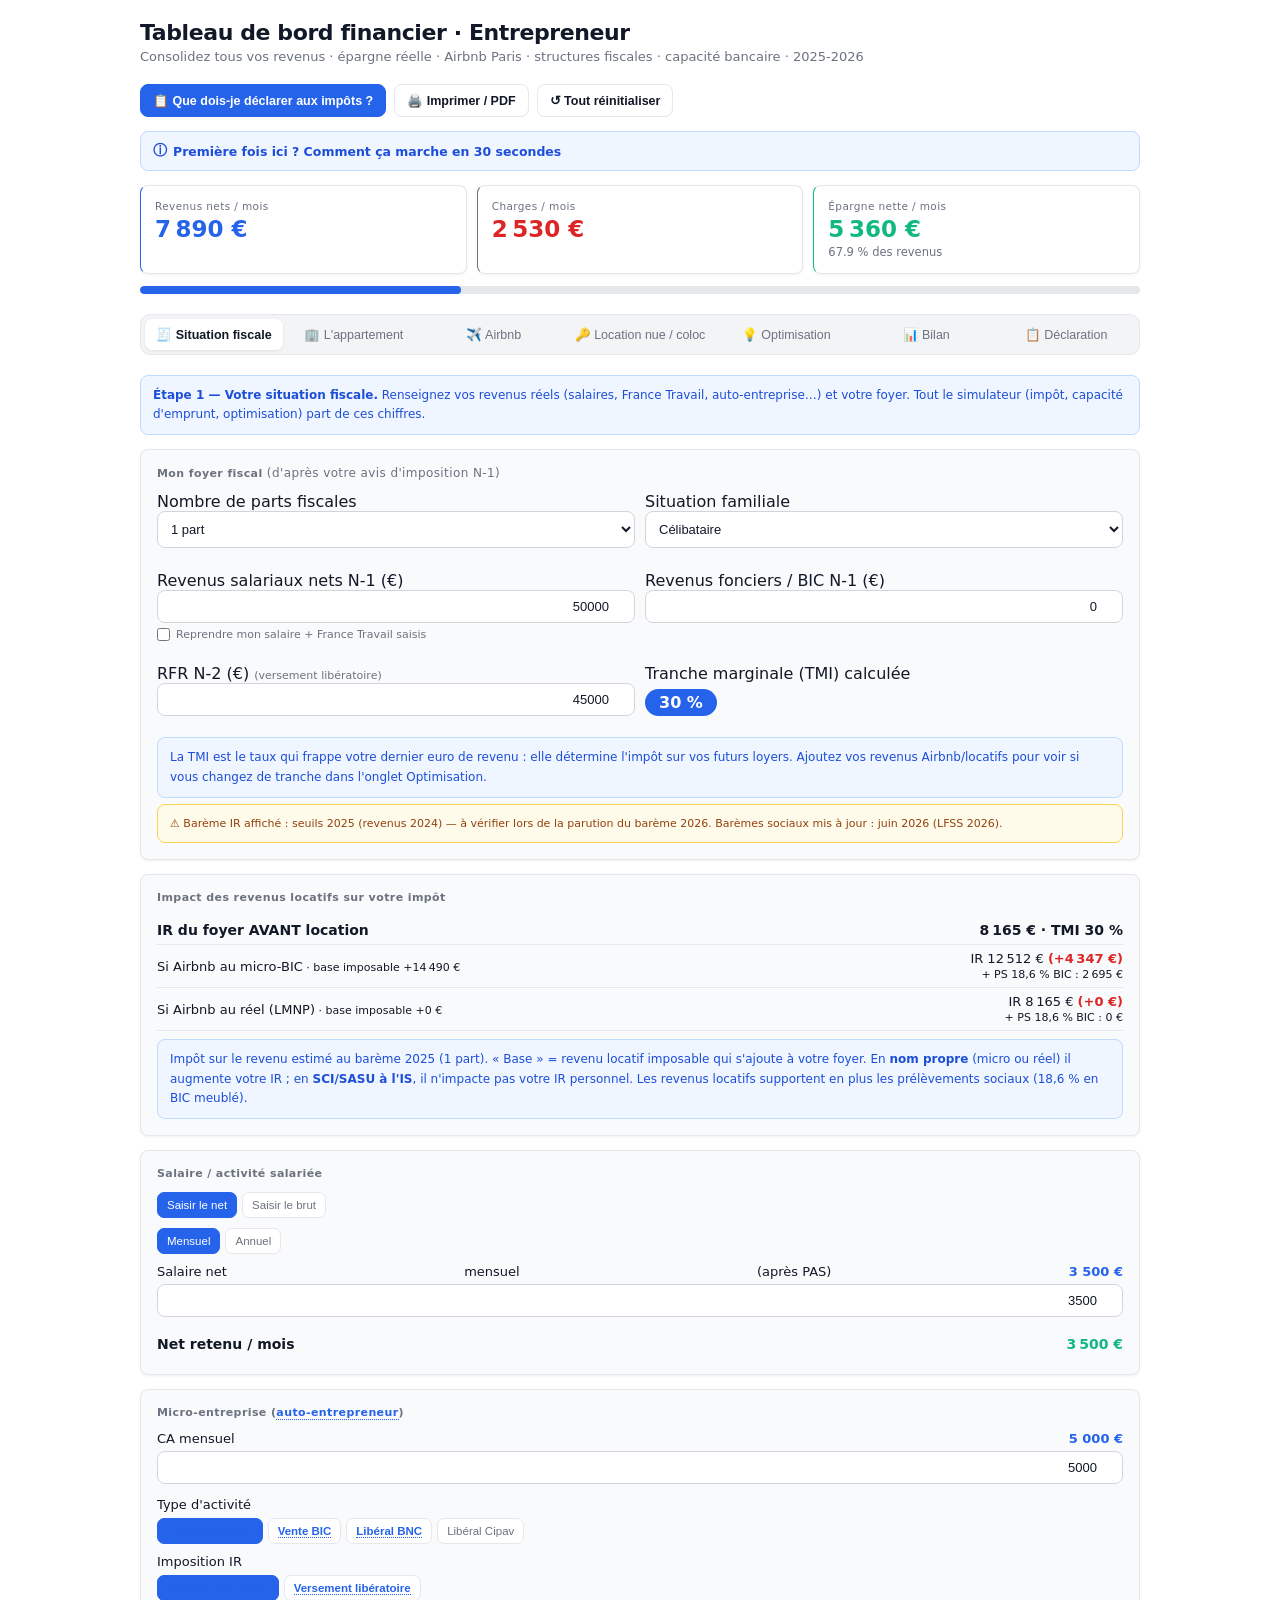
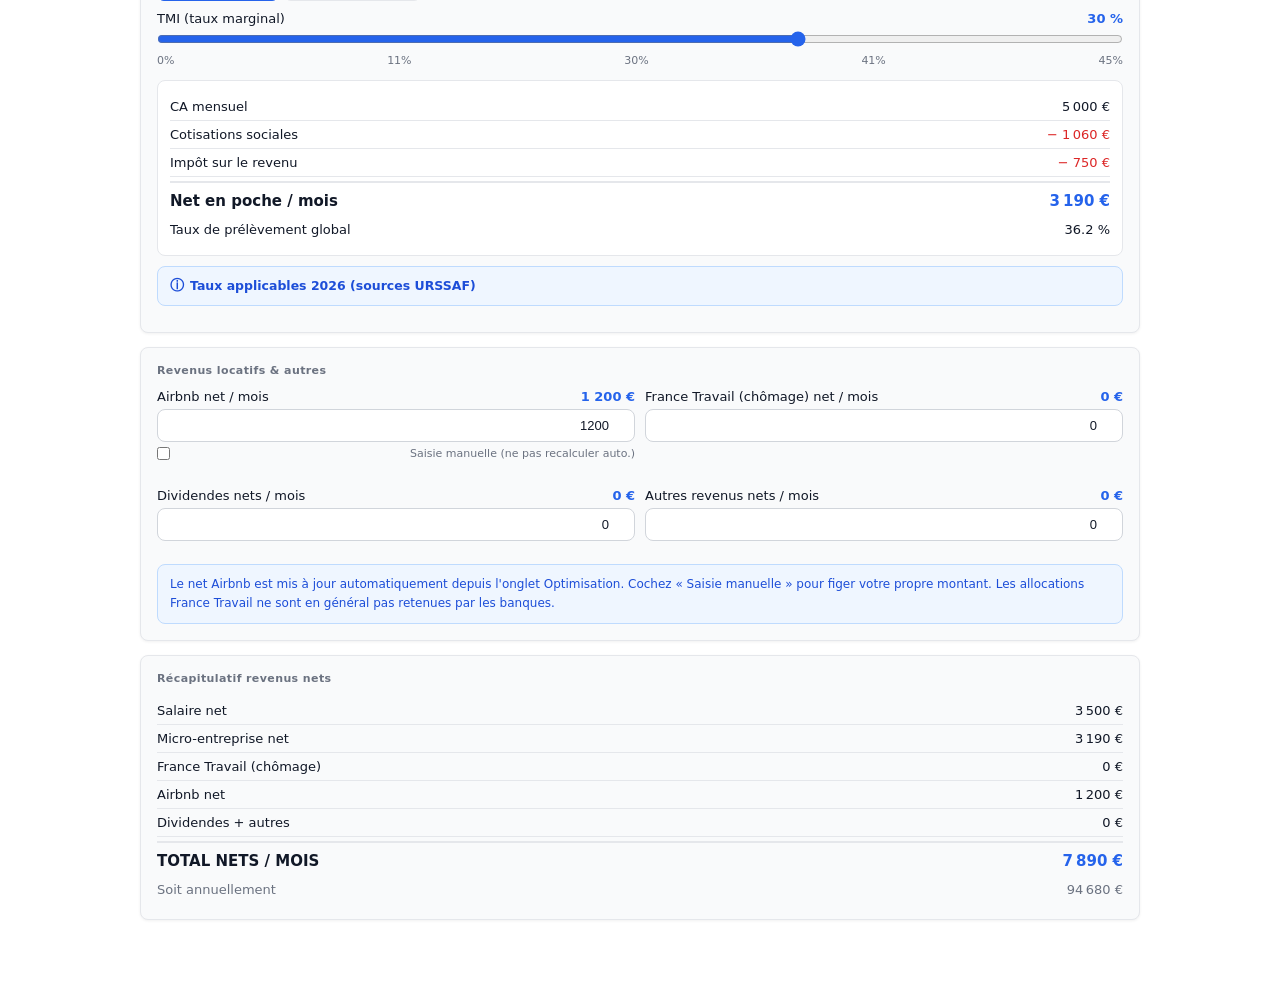
==== tableau-bord-complet.html @ be4b39ce "Onglet Appartement plus clair : projet/acquis, nom du bien, report auto du crédit - Sélecteur « Proj" ====
<!DOCTYPE html>
<html lang="fr">
<head>
<meta charset="UTF-8">
<meta name="viewport" content="width=device-width, initial-scale=1.0">
<title>Tableau de bord Entrepreneur · Paris 2026</title>
<style>
:root{
  --bg:#ffffff;--panel:#f9fafb;--p2:#f3f4f6;--border:#e5e7eb;
  --text:#111827;--muted:#6b7280;--acc:#2563eb;--green:#10b981;
  --orange:#6b7280;--red:#dc2626;--purple:#6b7280;--gold:#6b7280;
  --teal:#10b981;--info-bg:#eff6ff;--info-brd:#bfdbfe;--info-txt:#1d4ed8;
  --warn-bg:#fffbeb;--warn-brd:#fcd34d;--warn-txt:#92400e;
  --good-bg:#f0fdf4;--good-brd:#bbf7d0;--good-txt:#166534;
  --bad-bg:#fef2f2;--bad-brd:#fecaca;--bad-txt:#991b1b;
}
*{box-sizing:border-box;margin:0;padding:0}
body{font-family:'Inter',system-ui,-apple-system,BlinkMacSystemFont,'Segoe UI',Roboto,sans-serif;background:var(--bg);color:var(--text);min-height:100vh;padding:20px 16px 60px}
.wrap{max-width:1000px;margin:0 auto}
h1{font-size:22px;font-weight:700;letter-spacing:-.4px}
.sub{color:var(--muted);font-size:13px;margin-top:4px;margin-bottom:20px}
/* TABS */
.tabs{display:flex;gap:2px;background:var(--p2);padding:4px;border-radius:10px;margin-bottom:20px;overflow-x:auto;border:1px solid var(--border)}
.tab{flex:1;min-width:fit-content;padding:8px 10px;font-size:12.5px;font-weight:500;border:none;background:none;color:var(--muted);border-radius:7px;cursor:pointer;white-space:nowrap;transition:all .15s}
.tab.on{background:#ffffff;color:var(--text);box-shadow:0 1px 3px rgba(0,0,0,.08);font-weight:600}
.pane{display:none}.pane.on{display:block}
/* TOP BAR */
.topbar{display:grid;grid-template-columns:repeat(3,1fr);gap:10px;margin-bottom:12px}
.kpi{background:#ffffff;border:1px solid var(--border);border-radius:8px;padding:14px;box-shadow:0 1px 3px rgba(0,0,0,.06)}
.kpi .lbl{font-size:10.5px;letter-spacing:.4px;color:var(--muted);margin-bottom:4px}
.kpi .num{font-size:23px;font-weight:700;font-variant-numeric:tabular-nums}
.kpi .sub2{font-size:11.5px;color:var(--muted);margin-top:3px}
.epbar{background:#e5e7eb;border-radius:6px;height:8px;overflow:hidden;margin-bottom:20px}
.epfill{height:100%;border-radius:6px;transition:width .4s}
/* SECTIONS */
.sec{background:var(--panel);border:1px solid var(--border);border-radius:8px;padding:16px;margin-bottom:14px;box-shadow:0 1px 3px rgba(0,0,0,.06)}
.sec.g{}
.sec.o{}
.sec.p{}
.sec.gold{}
.sec.t{}
.stitle{font-size:11px;letter-spacing:.4px;color:var(--muted);margin-bottom:12px;font-weight:600}
/* FIELDS */
.field{margin-bottom:13px}
.field>label{display:flex;justify-content:space-between;align-items:center;font-size:13px;margin-bottom:5px;color:var(--text)}
.field>label strong{color:var(--acc);font-weight:700}
input[type=range]{width:100%;accent-color:var(--acc)}
input[type=number]{width:100%;padding:8px 10px;background:#ffffff;color:var(--text);border:1px solid #d1d5db;border-radius:8px;font-size:13px;text-align:right;font-variant-numeric:tabular-nums}
input[type=number]:focus{outline:none;border-color:var(--acc);box-shadow:0 0 0 2px rgba(37,99,235,.1)}
select{width:100%;padding:9px;background:#ffffff;color:var(--text);border:1px solid #d1d5db;border-radius:8px;font-size:13px}
/* SEGMENTS */
.seg{display:flex;gap:5px;flex-wrap:wrap;margin-bottom:10px}
.seg button{padding:6px 9px;font-size:11.5px;border-radius:7px;border:1px solid var(--border);background:#ffffff;color:var(--muted);cursor:pointer;transition:all .15s}
.seg button.on{background:var(--acc);color:#fff;border-color:var(--acc)}
.seg.g button.on{background:var(--acc);border-color:var(--acc)}
.seg.o button.on{background:var(--acc);border-color:var(--acc)}
/* GRID */
.g2{display:grid;grid-template-columns:1fr 1fr;gap:10px}
.g3{display:grid;grid-template-columns:repeat(3,1fr);gap:10px}
.g4{display:grid;grid-template-columns:repeat(4,minmax(0,1fr));gap:10px;margin-bottom:14px}
@media(max-width:600px){.g2,.g3,.g4,.topbar{grid-template-columns:1fr}}
@media(max-width:700px){#scoreCards>div{grid-template-columns:repeat(2,1fr)!important}}
/* ROWS */
.row{display:flex;justify-content:space-between;align-items:center;padding:6px 0;border-bottom:1px solid var(--border);font-size:13px;font-variant-numeric:tabular-nums}
.row:last-child{border-bottom:none}
.row.bold{font-weight:700;font-size:14px}
.row.total{border-top:2px solid var(--border);padding-top:9px;font-weight:700;font-size:15px;border-bottom:none;margin-top:4px}
.row.dim{color:var(--muted)}
/* BOXES */
.box{border-radius:8px;padding:10px 12px;font-size:12px;line-height:1.6;margin-top:10px}
.box.info{background:var(--info-bg);border:1px solid var(--info-brd);color:var(--info-txt)}
.box.warn{background:var(--warn-bg);border:1px solid var(--warn-brd);color:var(--warn-txt)}
.box.good{background:var(--good-bg);border:1px solid var(--good-brd);color:var(--good-txt)}
.box.bad{background:var(--bad-bg);border:1px solid var(--bad-brd);color:var(--bad-txt)}
/* INNER KPIS */
.minikpis{display:grid;grid-template-columns:repeat(4,minmax(0,1fr));gap:10px;margin-bottom:14px}
.mk{background:#ffffff;border:1px solid var(--border);border-radius:8px;padding:13px;box-shadow:0 1px 3px rgba(0,0,0,.06)}
.mk .l{font-size:10.5px;color:var(--muted);letter-spacing:.3px;margin-bottom:3px;font-weight:500}
.mk .n{font-size:20px;font-weight:700;font-variant-numeric:tabular-nums}
/* STRUCT CARDS */
.scards{display:grid;grid-template-columns:repeat(4,minmax(0,1fr));gap:10px;margin-bottom:14px}
.scard{border:1px solid var(--border);border-radius:8px;padding:14px;background:#ffffff;box-shadow:0 1px 3px rgba(0,0,0,.06)}
.scard.best{border:2px solid var(--acc);background:var(--info-bg)}
.scard .sn{font-size:12.5px;font-weight:700;margin-bottom:6px}
.scard .sv{font-size:19px;font-weight:700;font-variant-numeric:tabular-nums}
.scard .ss{font-size:11px;color:var(--muted);margin-top:4px}
.scard.best .sv{color:var(--acc)}
.badge{display:inline-block;font-size:10px;padding:2px 6px;border-radius:4px;font-weight:600;margin-bottom:5px}
.badge.ok{background:var(--good-bg);color:var(--good-txt);border:1px solid var(--good-brd)}
.badge.ko{background:var(--bad-bg);color:var(--bad-txt);border:1px solid var(--bad-brd)}
.badge.best{background:var(--info-bg);color:var(--info-txt);border:1px solid var(--info-brd)}
/* COMPARE TABLE */
.ctable{width:100%;border-collapse:collapse;font-size:12px}
.ctable th{padding:7px 8px;text-align:left;background:var(--p2);color:var(--muted);font-weight:600;border-bottom:1px solid var(--border)}
.ctable th:not(:first-child){text-align:right}
.ctable td{padding:6px 8px;border-bottom:1px solid var(--border)}
.ctable td:not(:first-child){text-align:right;font-variant-numeric:tabular-nums}
.ctable tr.tot td{font-weight:700;font-size:13px;border-top:2px solid var(--border);border-bottom:none}
.ctable td.hi{color:var(--acc)}
/* DETAILS */
details.info{background:var(--info-bg);border:1px solid var(--info-brd);border-radius:8px;margin:10px 0}
details.info summary{padding:10px 12px;cursor:pointer;font-size:12.5px;font-weight:600;color:var(--info-txt);list-style:none;display:flex;gap:6px;align-items:center}
details.info summary::before{content:"ⓘ";font-size:14px}
details.info summary::-webkit-details-marker{display:none}
details.info[open] summary{border-bottom:1px solid var(--info-brd)}
.dbody{padding:12px;font-size:12px;line-height:1.65;color:var(--text)}
.dbody ul{margin:6px 0 6px 14px}.dbody li{margin-bottom:4px}
.dbody b{color:var(--info-txt)}
.dbody .wbox{background:var(--warn-bg);border:1px solid var(--warn-brd);border-radius:6px;padding:8px 10px;margin-top:8px;color:var(--warn-txt);font-size:11.5px}
.dbody .gbox{background:var(--good-bg);border:1px solid var(--good-brd);border-radius:6px;padding:8px 10px;margin-top:8px;color:var(--good-txt);font-size:11.5px}
/* BARS */
.brow{display:grid;grid-template-columns:38px 1fr 84px;align-items:center;gap:8px;font-size:12.5px;margin-bottom:2px}
.brow .m{color:var(--muted)}
.btrk{background:#e5e7eb;border-radius:5px;height:20px;overflow:hidden}
.bfll{height:100%;background:linear-gradient(90deg,var(--acc),var(--green));border-radius:5px}
.brow .rv{text-align:right;font-variant-numeric:tabular-nums;font-weight:600}
/* SRC */
.src{font-size:11px;color:var(--muted);line-height:1.7;padding:12px;background:var(--p2);border:1px solid var(--border);border-radius:8px;margin-top:10px}
/* WINNER */
.winner{border:2px solid var(--green)!important;background:var(--good-bg)!important}
.ctable .col-hi{background:var(--good-bg);font-weight:700;color:var(--good-txt)}
/* TOOLBAR */
.toolbar{display:flex;gap:8px;flex-wrap:wrap;margin-bottom:14px}
.toolbar button{display:inline-flex;align-items:center;gap:6px;padding:8px 12px;font-size:12.5px;font-weight:600;border-radius:8px;border:1px solid var(--border);background:#fff;color:var(--text);cursor:pointer;transition:all .15s}
.toolbar button:hover{border-color:var(--acc);color:var(--acc)}
.toolbar button.primary{background:var(--acc);color:#fff;border-color:var(--acc)}
.toolbar button.primary:hover{filter:brightness(1.05);color:#fff}
/* GLOSSARY TOOLTIP — termes financiers expliqués */
.gl{border-bottom:1px dotted var(--acc);color:var(--acc);cursor:help;position:relative;font-weight:600;outline:none}
.gl:focus-visible{outline:2px solid var(--acc);outline-offset:2px}
.gl .tip{visibility:hidden;opacity:0;position:absolute;left:0;bottom:130%;z-index:50;width:250px;max-width:78vw;background:#111827;color:#fff;font-weight:400;font-size:12px;line-height:1.5;padding:9px 11px;border-radius:8px;box-shadow:0 4px 16px rgba(0,0,0,.25);transition:opacity .15s;text-align:left}
.gl .tip::after{content:"";position:absolute;top:100%;left:14px;border:6px solid transparent;border-top-color:#111827}
.gl:hover .tip,.gl:focus .tip,.gl:focus-within .tip{visibility:visible;opacity:1}
/* DECLARATION TAB */
.decl-help{background:var(--good-bg);border:1px solid var(--good-brd);border-radius:10px;padding:14px 16px;margin-bottom:14px;font-size:13px;line-height:1.6;color:var(--good-txt)}
.fiche{background:#fff;border:1px solid var(--border);border-radius:10px;padding:0;margin-bottom:12px;overflow:hidden;box-shadow:0 1px 3px rgba(0,0,0,.06)}
.fiche-h{display:flex;align-items:center;gap:10px;padding:12px 14px;background:var(--p2);border-bottom:1px solid var(--border)}
.fiche-h .ico{font-size:20px;line-height:1}
.fiche-h .t{font-size:14px;font-weight:700}
.fiche-h .f{margin-left:auto;font-size:11px;color:var(--muted);background:#fff;border:1px solid var(--border);border-radius:20px;padding:3px 9px;white-space:nowrap}
.fiche-b{padding:12px 14px}
.caseline{display:flex;align-items:flex-start;gap:12px;padding:9px 0;border-bottom:1px solid var(--border)}
.caseline:last-child{border-bottom:none}
.casebox{flex-shrink:0;display:inline-flex;align-items:center;justify-content:center;min-width:52px;height:34px;padding:0 8px;background:var(--info-bg);border:1.5px solid var(--acc);border-radius:7px;font-weight:800;font-size:14px;color:var(--acc);font-variant-numeric:tabular-nums}
.casetxt{flex:1;font-size:12.5px;line-height:1.5}
.casetxt .what{font-weight:600;color:var(--text)}
.casetxt .amt{color:var(--green);font-weight:700;font-variant-numeric:tabular-nums}
.casetxt .why{color:var(--muted);font-size:11.5px;display:block;margin-top:2px}
.steps{counter-reset:step;margin:6px 0 0;padding:0;list-style:none}
.steps li{counter-increment:step;position:relative;padding:5px 0 5px 30px;font-size:12.5px;line-height:1.5}
.steps li::before{content:counter(step);position:absolute;left:0;top:4px;width:21px;height:21px;background:var(--acc);color:#fff;border-radius:50%;font-size:11px;font-weight:700;display:flex;align-items:center;justify-content:center}
/* MOBILE TABLE SCROLL HINT */
@media(max-width:600px){
  .ctable{font-size:11px}
  .casebox{min-width:46px;font-size:13px}
  .fiche-h .f{display:none}
}
/* PRINT / PDF */
@media print{
  body{padding:0}
  .tabs,.toolbar,.epbar,.topbar,input[type=range]{display:none!important}
  .pane{display:block!important;page-break-inside:avoid;border-top:2px solid #ddd;padding-top:14px;margin-top:14px}
  .gl{border:none;color:inherit}.gl .tip{display:none}
  details{display:none}
  .sec,.fiche{box-shadow:none;break-inside:avoid}
}
</style>
</head>
<body>
<div class="wrap">

<h1>Tableau de bord financier · Entrepreneur</h1>
<p class="sub">Consolidez tous vos revenus · épargne réelle · Airbnb Paris · structures fiscales · capacité bancaire · 2025-2026</p>

<div class="toolbar">
  <button class="primary" onclick="sw(6)">📋 Que dois-je déclarer aux impôts&nbsp;?</button>
  <button onclick="window.print()">🖨️ Imprimer / PDF</button>
  <button onclick="resetAll()">↺ Tout réinitialiser</button>
</div>

<details class="info" style="margin-bottom:14px">
  <summary>Première fois ici&nbsp;? Comment ça marche en 30 secondes</summary>
  <div class="dbody">
    <ul>
      <li><b>Vous n'avez pas besoin de tout remplir.</b> Renseignez seulement ce qui vous concerne — laissez le reste à 0.</li>
      <li>Les chiffres en haut (Revenus / Charges / Épargne) se mettent à jour <b>en direct</b> à chaque saisie.</li>
      <li>Les mots techniques sont <span class="gl" tabindex="0">soulignés en bleu<span class="tip">Passez la souris ou touchez le mot : une explication simple apparaît. Essayez&nbsp;!</span></span> — survolez-les pour une explication simple.</li>
      <li>Quand vous avez saisi vos revenus, l'onglet <b>📋 Déclaration</b> vous dit <b>exactement quelles cases remplir</b> sur votre feuille d'impôts.</li>
      <li>Vos saisies sont <b>enregistrées dans votre navigateur</b> — vous les retrouverez à votre prochaine visite. Rien n'est envoyé sur Internet.</li>
    </ul>
    <div class="wbox">⚠️ Outil indicatif, ce n'est pas un conseil fiscal personnalisé. Pour une décision d'investissement, consultez un expert-comptable.</div>
  </div>
</details>

<!-- TOP KPIs permanents -->
<div class="topbar">
  <div class="kpi" style="border-left-color:var(--acc)"><div class="lbl">Revenus nets / mois</div><div class="num" id="kRev">—</div></div>
  <div class="kpi" style="border-left-color:var(--orange)"><div class="lbl">Charges / mois</div><div class="num" id="kChg">—</div></div>
  <div class="kpi" id="kEpCard"><div class="lbl">Épargne nette / mois</div><div class="num" id="kEp">—</div><div class="sub2" id="kEpPct"></div></div>
</div>
<div class="epbar"><div class="epfill" id="epfill"></div></div>

<!-- TABS -->
<div class="tabs" role="tablist">
  <button class="tab on" role="tab" aria-selected="true"  id="tab0" aria-controls="p0" onclick="sw(0)">🧾 Situation fiscale</button>
  <button class="tab"    role="tab" aria-selected="false" id="tab1" aria-controls="p1" onclick="sw(1)">🏢 L'appartement</button>
  <button class="tab"    role="tab" aria-selected="false" id="tab2" aria-controls="p2" onclick="sw(2)">✈️ Airbnb</button>
  <button class="tab"    role="tab" aria-selected="false" id="tab3" aria-controls="p3" onclick="sw(3)">🔑 Location nue / coloc</button>
  <button class="tab"    role="tab" aria-selected="false" id="tab4" aria-controls="p4" onclick="sw(4)">💡 Optimisation</button>
  <button class="tab"    role="tab" aria-selected="false" id="tab5" aria-controls="p5" onclick="sw(5)">📊 Bilan</button>
  <button class="tab"    role="tab" aria-selected="false" id="tab6" aria-controls="p6" onclick="sw(6)">📋 Déclaration</button>
</div>

<!-- ══ PANE 0 : SITUATION FISCALE ════════════════════════════════════════════ -->
<div class="pane on" id="p0" role="tabpanel" aria-labelledby="tab0">

  <div class="box info" style="margin-bottom:14px">
    <b>Étape 1 — Votre situation fiscale.</b> Renseignez vos revenus réels (salaires, France Travail, auto-entreprise…) et votre foyer. Tout le simulateur (impôt, capacité d'emprunt, optimisation) part de ces chiffres.
  </div>

  <div class="sec">
    <div class="stitle">Mon foyer fiscal <span style="font-size:12px;font-weight:400;color:var(--muted)">(d'après votre avis d'imposition N-1)</span></div>
    <div class="g2">
      <label class="field">Nombre de parts fiscales
        <select id="cParts" onchange="calcConseil()">
          <option value="1">1 part</option>
          <option value="1.5">1,5 parts</option>
          <option value="2">2 parts</option>
          <option value="2.5">2,5 parts</option>
          <option value="3">3 parts</option>
        </select>
      </label>
      <label class="field">Situation familiale
        <select id="cSit" onchange="calcConseil()">
          <option>Célibataire</option>
          <option>Couple</option>
          <option>Couple + 1 enfant</option>
          <option>Couple + 2 enfants</option>
        </select>
      </label>
      <label class="field">Revenus salariaux nets N-1 (€)<input type="number" id="cRevSal" value="50000" oninput="calcConseil()">
        <span style="font-size:11px;color:var(--muted);display:flex;gap:6px;align-items:center;margin-top:5px"><input type="checkbox" id="syncSal" onchange="c()" style="width:auto;margin:0"> Reprendre mon salaire + France Travail saisis</span></label>
      <label class="field">Revenus fonciers / BIC N-1 (€)<input type="number" id="cRevFon" value="0" oninput="calcConseil()"></label>
      <label class="field">RFR N-2 (€) <span style="font-size:11px;color:var(--muted)">(versement libératoire)</span><input type="number" id="cRFR" value="45000" oninput="calcConseil()"></label>
      <label class="field">Tranche marginale (TMI) calculée
        <div style="margin-top:6px"><span id="cTMIbadge" style="display:inline-block;padding:4px 14px;border-radius:20px;color:#fff;font-weight:700;font-size:16px;background:var(--green)">—</span></div>
      </label>
    </div>
    <div class="box info" style="margin-top:8px;font-size:12px">La TMI est le taux qui frappe votre dernier euro de revenu : elle détermine l'impôt sur vos futurs loyers. Ajoutez vos revenus Airbnb/locatifs pour voir si vous changez de tranche dans l'onglet Optimisation.</div>
    <div class="box warn" style="margin-top:6px;font-size:11px">⚠️ Barème IR affiché : seuils 2025 (revenus 2024) — à vérifier lors de la parution du barème 2026. Barèmes sociaux mis à jour : juin 2026 (LFSS 2026).</div>
  </div>

  <div class="sec">
    <div class="stitle">Impact des revenus locatifs sur votre impôt</div>
    <div id="impactFiscal"></div>
  </div>

  <div class="sec g">
    <div class="stitle">Salaire / activité salariée</div>
    <div class="seg g" id="sModeS">
      <button class="on" onclick="setMode('net',this)">Saisir le net</button>
      <button onclick="setMode('brut',this)">Saisir le brut</button>
    </div>
    <div class="seg" id="sSalFreq" style="margin-bottom:10px">
      <button class="on" onclick="setSalFreq('m',this)">Mensuel</button>
      <button onclick="setSalFreq('a',this)">Annuel</button>
    </div>
    <div id="netF" class="field">
      <label>Salaire net <span id="salFreqLblN">mensuel</span> (après PAS) <strong id="lSN">3 500 €</strong></label>
      <input type="number" id="salN" value="3500" step="50" oninput="fv('salN','lSN');c()">
    </div>
    <div id="brutF" class="field" style="display:none">
      <label>Salaire brut <span id="salFreqLblB">mensuel</span> <strong id="lSB">4 500 €</strong></label>
      <input type="number" id="salB" value="4500" step="50" oninput="fv('salB','lSB');c()">
      <div class="box info" style="margin-top:6px">Net ≈ <span id="netEst">—</span>/mois (coefficient 78 %)</div>
    </div>
    <div class="row bold"><span>Net retenu / mois</span><span id="rSal" style="color:var(--green)">—</span></div>
  </div>

  <div class="sec o">
    <div class="stitle">Micro-entreprise (auto-entrepreneur)</div>
    <div class="field"><label>CA mensuel <strong id="lCA">5 000 €</strong></label>
      <input type="number" id="meCA" value="5000" step="100" oninput="fv('meCA','lCA');c()"></div>
    <div class="field" style="margin-bottom:6px"><label style="margin-bottom:6px">Type d'activité</label>
      <div class="seg o" id="sMeType">
        <button class="on" onclick="setMeType('svc',this)">Prestations BIC</button>
        <button onclick="setMeType('vte',this)">Vente BIC</button>
        <button onclick="setMeType('bnc',this)">Libéral BNC</button>
        <button onclick="setMeType('cpv',this)">Libéral Cipav</button>
      </div>
    </div>
    <div class="field" style="margin-bottom:6px"><label style="margin-bottom:6px">Imposition IR</label>
      <div class="seg o" id="sMeIR">
        <button class="on" onclick="setMeIR('bar',this)">Barème progressif</button>
        <button onclick="setMeIR('lib',this)">Versement libératoire</button>
      </div>
    </div>
    <div id="tmiF" class="field"><label>TMI (taux marginal) <strong id="lTMI">30 %</strong></label>
      <input type="range" id="tmi" min="0" max="45" value="30" step="1" oninput="sp('tmi','lTMI','%');syncTMIReverse();c()">
      <div style="display:flex;justify-content:space-between;font-size:11px;color:var(--muted);margin-top:3px"><span>0%</span><span>11%</span><span>30%</span><span>41%</span><span>45%</span></div>
    </div>
    <div style="background:#ffffff;border:1px solid var(--border);border-radius:8px;padding:12px">
      <div class="row"><span>CA mensuel</span><span id="rMeCA">—</span></div>
      <div class="row"><span>Cotisations sociales</span><span id="rMeCot" style="color:var(--red)">—</span></div>
      <div class="row"><span>Impôt sur le revenu</span><span id="rMeIR" style="color:var(--red)">—</span></div>
      <div class="row bold total"><span>Net en poche / mois</span><span id="rMeNet" style="color:var(--acc)">—</span></div>
      <div class="row"><span>Taux de prélèvement global</span><span id="rMeTx">—</span></div>
    </div>
    <details class="info" style="margin-top:10px">
      <summary>Taux applicables 2026 (sources URSSAF)</summary>
      <div class="dbody">
        <ul>
          <li><b>Prestations BIC :</b> cotisations 21,2 % · abattement IR 50 % · libératoire 1,7 %</li>
          <li><b>Vente BIC :</b> cotisations 12,3 % · abattement IR 71 % · libératoire 1 %</li>
          <li><b>Libéral BNC hors Cipav :</b> cotisations 25,6 % (décret n°2025-943) · abattement 34 % · libératoire 2,2 %</li>
          <li><b>Libéral Cipav :</b> cotisations 23,2 % · abattement 34 % · libératoire 2,2 %</li>
          <li>Versement libératoire accessible si RFR N-2 &lt; 29 315 € par part (revenus 2024, avis 2025) — IR soldé à la source.</li>
        </ul>
      </div>
    </details>
  </div>

  <div class="sec p">
    <div class="stitle">Revenus locatifs & autres</div>
    <div class="g2">
      <div class="field"><label>Airbnb net / mois <strong id="lAir">1 200 €</strong></label>
        <input type="number" id="airN" value="1200" step="50" oninput="fv('airN','lAir');c()">
        <label style="font-size:11px;color:var(--muted);display:flex;gap:6px;align-items:center;margin-top:5px"><input type="checkbox" id="airManual" onchange="c()" style="width:auto;margin:0"> Saisie manuelle (ne pas recalculer auto.)</label></div>
      <div class="field"><label>France Travail (chômage) net / mois <strong id="lFT">0 €</strong></label>
        <input type="number" id="ftN" value="0" step="50" oninput="fv('ftN','lFT');c()"></div>
      <div class="field"><label>Dividendes nets / mois <strong id="lDiv">0 €</strong></label>
        <input type="number" id="divN" value="0" step="50" oninput="fv('divN','lDiv');c()"></div>
      <div class="field"><label>Autres revenus nets / mois <strong id="lAut">0 €</strong></label>
        <input type="number" id="autR" value="0" step="50" oninput="fv('autR','lAut');c()"></div>
    </div>
    <div class="box info">Le net Airbnb est mis à jour automatiquement depuis l'onglet Optimisation. Cochez « Saisie manuelle » pour figer votre propre montant. Les allocations France Travail ne sont en général pas retenues par les banques.</div>
  </div>

  <div class="sec">
    <div class="stitle">Récapitulatif revenus nets</div>
    <div class="row"><span>Salaire net</span><span id="rR0">—</span></div>
    <div class="row"><span>Micro-entreprise net</span><span id="rR1">—</span></div>
    <div class="row"><span>France Travail (chômage)</span><span id="rRFT">—</span></div>
    <div class="row"><span>Airbnb net</span><span id="rR2">—</span></div>
    <div class="row"><span>Dividendes + autres</span><span id="rR3">—</span></div>
    <div class="row bold total"><span>TOTAL NETS / MOIS</span><span id="rRTot" style="color:var(--acc)">—</span></div>
    <div class="row dim"><span>Soit annuellement</span><span id="rRAn">—</span></div>
  </div>
</div>

<!-- ══ PANE 1 : L'APPARTEMENT ════════════════════════════════════════════════ -->
<div class="pane" id="p1" role="tabpanel" aria-labelledby="tab1">
  <div class="box info" style="margin-bottom:14px">
    <b>Étape 2 — Le bien et son financement.</b> Décrivez ici le logement, déjà acheté ou que vous visez. Le <b>prix</b> et l'<b>amortissement</b> calculés alimentent automatiquement les onglets Airbnb et Location nue (réduction d'impôt au réel, rentabilité).
  </div>

  <div class="sec">
    <div class="stitle">Le bien : projet ou déjà acquis ?</div>
    <div class="field"><label>Nom du bien / projet</label>
      <input type="text" id="bienNom" placeholder="Ex. Studio Bastille, T2 Montmartre…" oninput="onBienNom()" style="width:100%;padding:8px 10px;border:1px solid #d1d5db;border-radius:8px;font-size:13px"></div>
    <div class="field"><label style="margin-bottom:6px">Situation</label>
      <div class="seg" id="sBienStat">
        <button class="on" onclick="setBienStat('projet',this)">Projet d'achat</button>
        <button onclick="setBienStat('acquis',this)">Déjà acquis</button>
      </div>
    </div>
    <div id="bienHelp" class="box info"></div>
  </div>

  <div class="sec">
    <div class="stitle">Acquisition & amortissement par composants</div>
    <div class="g2">
      <div class="field"><label>Prix d'acquisition (FAI) <strong id="lPrix">300 000 €</strong></label>
        <input type="number" id="prixAcq" value="300000" step="5000" oninput="fv('prixAcq','lPrix');calcAmort()"></div>
      <div class="field"><label>Quote-part terrain (non amortissable) <strong id="lTerrain">15 %</strong></label>
        <input type="range" id="terrain" min="5" max="30" value="15" step="1" oninput="sp('terrain','lTerrain','%');calcAmort()"></div>
    </div>
    <div id="amortDetail" style="background:#ffffff;border:1px solid var(--border);border-radius:8px;padding:12px;margin-bottom:10px;font-size:12px">
      <div class="row dim"><span>Gros oeuvre (50% · 50 ans)</span><span id="aGO">—</span></div>
      <div class="row dim"><span>Façade (15% · 25 ans)</span><span id="aFac">—</span></div>
      <div class="row dim"><span>Agencements cuisine/SdB (20% · 15 ans)</span><span id="aAgen">—</span></div>
      <div class="row dim"><span>Installations techniques (10% · 15 ans)</span><span id="aInst">—</span></div>
      <div class="row dim"><span>Mobilier & équipements (5% · 7 ans)</span><span id="aMob">—</span></div>
      <div class="row bold total"><span>Amortissement total / an</span><span id="aTot" style="color:var(--acc)">—</span></div>
      <div style="font-size:11px;color:var(--muted);margin-top:6px">Économie fiscale annuelle (TMI + PS) : <span id="aEco" style="color:var(--green);font-weight:600">—</span> — l'amortissement réduit l'impôt sans impact sur le cash.</div>
    </div>
    <div class="field"><label>Amortissement annuel retenu <strong id="lAmt">9 000 €</strong></label>
      <input type="range" id="amort" min="0" max="30000" value="9000" step="500" oninput="sp('amort','lAmt','€');c()"></div>
  </div>

  <div id="projetA">
  <div class="box info" style="margin-bottom:14px">
    <b>Règle HCSF :</b> taux d'endettement max <b>35 %</b> des revenus nets retenus. Revenus non-salariaux décotés de <b>30 %</b> (moyenne 3 ans). Dividendes décotés <b>50 %</b>. Taux marché <b>juin 2026</b> (CAFPI) : 3,20 % sur 15 ans · 3,37 % sur 20 ans · 3,48 % sur 25 ans.
  </div>

  <div class="sec">
    <div class="stitle">Profil de l'emprunt</div>
    <div class="g2">
      <div class="field"><label>Apport personnel <strong id="lAppt">50 000 €</strong></label>
        <input type="number" id="appt" value="50000" step="5000" oninput="fv('appt','lAppt');c()"></div>
      <div class="field">
        <label style="margin-bottom:6px">Durée du prêt <strong id="lDuree">20 ans</strong></label>
        <div class="seg" id="sDuree">
          <button onclick="setDuree(15,this)">15 ans</button>
          <button class="on" onclick="setDuree(20,this)">20 ans</button>
          <button onclick="setDuree(25,this)">25 ans</button>
        </div>
        <input type="number" id="dureeNum" value="20" min="1" max="30" step="1" oninput="setDureeNum(this.value)" style="margin-top:6px">
        <div style="font-size:11px;color:var(--muted);margin-top:3px">Durée libre (années) — ou utilisez les boutons.</div>
      </div>
    </div>
    <div class="field"><label>Taux mannel (0 = marché) <strong id="lTauxM">0 %</strong></label>
      <input type="range" id="tauxM" min="0" max="6" value="0" step="0.05" oninput="sp('tauxM','lTauxM','%');c()"></div>
    <div class="field"><label>Assurance emprunteur <strong id="lAssE">0,25 %/an</strong></label>
      <input type="range" id="assE" min="0" max="0.6" value="0.25" step="0.05" oninput="sp('assE','lAssE','%/an');c()"></div>
    <div class="field"><label>Différé d'amortissement <strong id="lDiff">0 mois</strong></label>
      <input type="range" id="diff" min="0" max="36" value="0" step="1" oninput="sp('diff','lDiff',' mois');c()">
      <div style="font-size:11px;color:var(--muted);margin-top:3px">Pendant le différé, vous ne payez que les intérêts (courant pour le neuf / l'investissement locatif).</div></div>
    <div class="field"><label style="margin-bottom:6px">Projet financé</label>
      <div class="seg" id="sCible">
        <button class="on" onclick="setCible('rp',this)">Résidence principale</button>
        <button onclick="setCible('loc',this)">Investissement locatif</button>
      </div>
    </div>
  </div>

  </div><!-- /projetA -->

  <div id="acquisBlock">
  <div class="sec">
    <div class="stitle">Prêt déjà en cours</div>
    <div class="box info" style="margin-bottom:10px">Partez d'une situation réelle plutôt que d'un projet neuf : renseignez un crédit déjà partiellement amorti. Sa mensualité est ajoutée à vos charges de crédit pour le calcul du taux d'endettement.</div>
    <div class="g3">
      <div class="field"><label>Capital restant dû <strong id="lExCap">0 €</strong></label>
        <input type="number" id="exCap" value="0" step="5000" oninput="fv('exCap','lExCap');c()"></div>
      <div class="field"><label>Taux <strong id="lExTaux">3 %</strong></label>
        <input type="range" id="exTaux" min="0" max="6" value="3" step="0.05" oninput="sp('exTaux','lExTaux','%');c()"></div>
      <div class="field"><label>Durée restante <strong id="lExDur">15 ans</strong></label>
        <input type="number" id="exDur" value="15" min="1" max="30" step="1" oninput="document.getElementById('lExDur').textContent=this.value+' ans';c()"></div>
    </div>
    <div class="row bold"><span>Mensualité du prêt en cours</span><span id="exMensOut" style="color:var(--orange)">—</span></div>
  </div>

  </div><!-- /acquisBlock -->

  <div id="projetB">
  <div class="g2" style="margin-bottom:14px">
    <div class="kpi" style="border-left-color:var(--acc)"><div class="lbl">Capacité d'emprunt</div><div class="num" id="bkCap" style="color:var(--acc)">—</div><div class="sub2" id="bkMens"></div></div>
    <div class="kpi"><div class="lbl">Budget acquisition max</div><div class="num" id="bkPrix">—</div><div class="sub2" id="bkSub"></div></div>
  </div>

  <div class="sec">
    <div class="stitle">Détail du calcul bancaire</div>
    <div class="row"><span>Revenus retenus par la banque</span><span id="bkRevB">—</span></div>
    <div class="row dim"><span>35 % max (règle HCSF)</span><span id="bk35">—</span></div>
    <div class="row dim"><span>Crédits existants à déduire</span><span id="bkExC">—</span></div>
    <div class="row bold"><span>Mensualité max disponible</span><span id="bkMM">—</span></div>
    <div class="row dim"><span>Mensualité crédit (hors ass.)</span><span id="bkMC">—</span></div>
    <div class="row dim"><span>Assurance / mois</span><span id="bkAM">—</span></div>
    <div class="row bold total"><span>Mensualité TOTALE</span><span id="bkMT" style="color:var(--acc)">—</span></div>
    <div class="row"><span>Taux d'endettement après projet</span><span id="bkTx">—</span></div>
    <div id="bkAlrt"></div>
  </div>

  <div class="sec">
    <div class="stitle">Tableau d'amortissement du nouveau prêt</div>
    <div class="field"><label>Montant emprunté <strong id="lMontEmp">capacité calculée</strong></label>
      <input type="number" id="montEmp" value="0" step="5000" oninput="c()">
      <div style="font-size:11px;color:var(--muted);margin-top:3px">Laissez 0 pour utiliser la capacité d'emprunt calculée ci-dessus, ou saisissez le montant réel du prêt.</div></div>
    <div style="overflow-x:auto;margin-top:6px"><table class="ctable" id="amortLoanTbl"></table></div>
    <div id="amortLoanNote" style="margin-top:8px"></div>
  </div>

  <div class="sec">
    <div class="stitle">Ce que le banquier va regarder</div>
    <div id="bkLook"></div>
  </div>

  <div class="src">
    <b>Sources :</b> Taux immobiliers juin 2026 : CAFPI (3,20/3,37/3,48 %) · Pretto · Meilleurtaux · Capifrance. Règle HCSF : taux endettement max 35 %, déc. 2021, maintenu 2026. Décote revenus indépendants : pratique bancaire standard. <i>Ce simulateur est indicatif — consultez un courtier pour une analyse personnalisée.</i>
  </div>
  </div><!-- /projetB -->
</div>

<!-- ══ PANE 2 : AIRBNB ══════════════════════════════════════════════════════ -->
<div class="pane" id="p2" role="tabpanel" aria-labelledby="tab2">
  <div class="box info" style="margin-bottom:14px">
    <b>Étape 3 — Exploitation Airbnb<span class="bienNomEcho" style="font-weight:700"></span>.</b> Estimez le chiffre d'affaires et le cash-flow d'une location courte durée à Paris. Le crédit du bien est repris automatiquement depuis l'onglet « L'appartement ».
  </div>
  <div class="sec">
    <div class="stitle">Bien & marché</div>
    <div class="field"><label style="margin-bottom:5px">Arrondissement</label>
      <select id="arrSel" onchange="setArr()"></select>
      <div style="font-size:11px;color:var(--muted);margin-top:4px" id="arrI"></div>
    </div>
    <div class="g2">
      <div class="field"><label>ADR / nuit <strong id="lADR">210 €</strong></label>
        <input type="range" id="adr" min="120" max="450" value="210" step="5" oninput="sp('adr','lADR','€');c()"></div>
      <div class="field"><label>Taux d'occupation <strong id="lOcc">72 %</strong></label>
        <input type="range" id="occ" min="40" max="90" value="72" step="1" oninput="sp('occ','lOcc','%');c()"></div>
    </div>
    <div class="field"><label style="margin-bottom:6px">Plafond légal / an</label>
      <div class="seg" id="sCapN">
        <button class="on" onclick="setCap(90,this)">90 nuits (résid. principale — Loi Le Meur)</button>
        <button onclick="setCap(365,this)">365 nuits (résid. secondaire)</button>
      </div>
    </div>
    <div class="g2">
      <div class="field"><label>Durée séjour <strong id="lStay">3.2 nuits</strong></label>
        <input type="range" id="stay" min="1" max="7" value="3.2" step="0.1" oninput="sp('stay','lStay',' nuits');c()"></div>
      <div class="field"><label>Ménage / séjour <strong id="lCln">80 €</strong></label>
        <input type="range" id="cln" min="0" max="150" value="80" step="5" oninput="sp('cln','lCln','€');c()"></div>
    </div>
    <div class="g2">
      <div class="field"><label>Conciergerie <strong id="lComm">0 %</strong></label>
        <input type="range" id="comm" min="0" max="25" value="0" step="1" oninput="sp('comm','lComm','%');c()"></div>
      <div class="field"><label>Frais plateforme <strong id="lPlat">3 %</strong></label>
        <input type="range" id="plat" min="0" max="6" value="3" step="0.5" oninput="sp('plat','lPlat','%');c()"></div>
    </div>
  </div>

  <div class="sec">
    <div class="stitle">Charges fixes du bien</div>
    <div class="seg" id="sFreq">
      <button class="on" onclick="setFreq('m',this)">Saisie mensuelle</button>
      <button onclick="setFreq('a',this)">Saisie annuelle</button>
    </div>
    <label style="font-size:11.5px;color:var(--muted);display:flex;gap:6px;align-items:center;margin:0 0 10px"><input type="checkbox" id="loanAuto" checked onchange="c()" style="width:auto;margin:0"> Reporter automatiquement le crédit du bien (mensualité + intérêts) depuis l'onglet « L'appartement »</label>
    <div class="g2">
      <div class="field"><label>Crédit (mensualité totale) <strong id="lLoan">0 €</strong></label><input type="number" id="loan" value="0" step="50" oninput="fv('loan','lLoan');c()"></div>
      <div class="field"><label>Dont intérêts (déductibles réel) <strong id="lIntr">0 €</strong></label><input type="number" id="intr" value="0" step="20" oninput="fv('intr','lIntr');c()"></div>
      <div class="field"><label>Copropriété <strong id="lCop">200 €</strong></label><input type="number" id="cop" value="200" step="10" oninput="fv('cop','lCop');c()"></div>
      <div class="field"><label>Électricité <strong id="lElec">80 €</strong></label><input type="number" id="elec" value="80" step="5" oninput="fv('elec','lElec');c()"></div>
      <div class="field"><label>Eau <strong id="lEau">30 €</strong></label><input type="number" id="eau" value="30" step="5" oninput="fv('eau','lEau');c()"></div>
      <div class="field"><label>Internet <strong id="lNet">35 €</strong></label><input type="number" id="net2" value="35" step="5" oninput="fv('net2','lNet');c()"></div>
      <div class="field"><label>Assurance PNO <strong id="lAss">30 €</strong></label><input type="number" id="ass" value="30" step="5" oninput="fv('ass','lAss');c()"></div>
      <div class="field"><label>Frais bancaires <strong id="lBnk">15 €</strong></label><input type="number" id="bnk" value="15" step="5" oninput="fv('bnk','lBnk');c()"></div>
      <div class="field"><label>Taxe foncière <strong id="lTF">100 €</strong></label><input type="number" id="tf" value="100" step="10" oninput="fv('tf','lTF');c()"></div>
      <div class="field"><label>CFE <strong id="lCFE">20 €</strong></label><input type="number" id="cfe" value="20" step="5" oninput="fv('cfe','lCFE');c()"></div>
      <div class="field"><label>Expert-comptable <strong id="lCpta">50 €</strong></label><input type="number" id="cpta" value="50" step="10" oninput="fv('cpta','lCpta');c()"></div>
      <div class="field"><label>Maintenance / aléas <strong id="lMnt">50 €</strong></label><input type="number" id="mnt" value="50" step="10" oninput="fv('mnt','lMnt');c()"></div>
    </div>
  </div>

  <div class="minikpis">
    <div class="mk"><div class="l">CA brut / an</div><div class="n" id="aGross">—</div></div>
    <div class="mk"><div class="l">Marge exploitation</div><div class="n" id="aEBITDA">—</div></div>
    <div class="mk"><div class="l">Charges fixes / an</div><div class="n" id="aFixed">—</div></div>
    <div class="mk"><div class="l">Nuits · séjours</div><div class="n" id="aNights">—</div></div>
  </div>

  <div class="minikpis">
    <div class="mk"><div class="l">Rentabilité brute</div><div class="n" id="aRendB">—</div></div>
    <div class="mk"><div class="l">Rentabilité nette</div><div class="n" id="aRendN">—</div></div>
    <div class="mk"><div class="l">Cash-flow net réel / mois</div><div class="n" id="aCFm">—</div></div>
    <div class="mk"><div class="l">Prix d'acquisition</div><div class="n" id="aPrixK">—</div></div>
  </div>

  <div class="sec">
    <div class="stitle">Saisonnalité — CA brut estimé par mois</div>
    <div id="seasBars"></div>
    <div style="font-size:11.5px;color:var(--muted);margin-top:10px">Coefficients saisonniers parisiens. Pointes : juin (+25 %), sept. (+22 %), mai (+18 %). Creux : jan-fév (−20 %).</div>
  </div>

  <div class="sec">
    <div class="stitle">Cascade CA brut → cash-flow net</div>
    <div id="cascade"></div>
    <div id="cashflowNote" style="margin-top:10px"></div>
  </div>
</div>

<!-- ══ PANE 3 : LOCATION NUE / COLOCATION ════════════════════════════════════ -->
<div class="pane" id="p3" role="tabpanel" aria-labelledby="tab3">
  <div class="box info" style="margin-bottom:14px">
    <b>Étape 4 — Location nue ou colocation<span class="bienNomEcho" style="font-weight:700"></span>.</b> Comparez une location classique (vide ou meublée longue durée) à l'Airbnb : loyers plus faibles, mais gestion légère et fiscalité différente.
  </div>

  <div class="sec">
    <div class="stitle">Paramètres de la location</div>
    <div class="field"><label style="margin-bottom:6px">Type de location</label>
      <div class="seg" id="sLnType">
        <button class="on" onclick="setLnType('nu',this)">Nue (vide)</button>
        <button onclick="setLnType('meu',this)">Meublée longue durée</button>
        <button onclick="setLnType('colo',this)">Colocation</button>
      </div>
    </div>
    <div class="field"><label style="margin-bottom:6px">Régime fiscal</label>
      <div class="seg" id="sLnRegime">
        <button class="on" onclick="setLnRegime('micro',this)">Micro (abattement)</button>
        <button onclick="setLnRegime('reel',this)">Réel (charges réelles)</button>
      </div>
    </div>
    <div class="field"><label style="margin-bottom:6px">Saisie du loyer</label>
      <div class="seg" id="sLnFreq">
        <button class="on" onclick="setLnFreq('m',this)">Mensuel</button>
        <button onclick="setLnFreq('a',this)">Annuel</button>
      </div>
    </div>
    <div class="g2">
      <div class="field"><label>Loyer <span id="lnFreqLbl">mensuel</span> (hors charges) <strong id="lLnLoyer">1 400 €</strong></label>
        <input type="number" id="lnLoyer" value="1400" step="50" oninput="fv('lnLoyer','lLnLoyer');c()"></div>
      <div class="field"><label>Vacance locative <strong id="lLnVac">8 %</strong></label>
        <input type="range" id="lnVac" min="0" max="20" value="8" step="1" oninput="sp('lnVac','lLnVac','%');c()"></div>
      <div class="field"><label>Charges déductibles / an (réel) <strong id="lLnCharges">3 000 €</strong></label>
        <input type="number" id="lnCharges" value="3000" step="100" oninput="fv('lnCharges','lLnCharges');c()"></div>
      <div class="field"><label>Intérêts d'emprunt / an (réel) <strong id="lLnInter">0 €</strong></label>
        <input type="number" id="lnInter" value="0" step="100" oninput="fv('lnInter','lLnInter');c()"></div>
    </div>
    <div class="box info">Au régime réel meublé, l'amortissement annuel retenu dans l'onglet « L'appartement » (<span id="lnAmortEcho">—</span>) est aussi déduit. L'intérêt d'emprunt de la 1ʳᵉ année est calculé dans le tableau d'amortissement du prêt.</div>
  </div>

  <div class="minikpis" id="lnKpis"></div>

  <div class="sec">
    <div class="stitle">Détail du calcul</div>
    <div id="lnOut"></div>
    <div id="lnNote" style="margin-top:10px"></div>
  </div>

  <div class="sec">
    <div class="stitle">Comparaison des 4 régimes (mêmes loyers & charges)</div>
    <div style="overflow-x:auto"><table class="ctable" id="lnCompare"></table></div>
    <div style="font-size:11.5px;color:var(--muted);margin-top:8px">★ = régime le plus rentable avec vos paramètres. Le réel meublé déduit aussi l'amortissement saisi dans « L'appartement ».</div>
  </div>

  <details class="info">
    <summary>Comprendre les régimes de la location classique</summary>
    <div class="dbody">
      <ul>
        <li><b>Location nue, micro-foncier :</b> abattement 30 %, accessible si loyers &lt; 15 000 €/an. Imposé à TMI + 17,2 % de prélèvements sociaux. Case <b>4BE</b> (formulaire 2042).</li>
        <li><b>Location nue, réel :</b> déduction des charges réelles et des intérêts d'emprunt (formulaire 2044), report sur la <b>4BA</b>. Un déficit foncier s'impute sur le revenu global jusqu'à 10 700 €/an.</li>
        <li><b>Meublé / colocation, micro-BIC :</b> abattement 50 %, plafond 77 700 €. Case <b>5NI</b> (meublé longue durée classique, nouvelle case revenus 2025).</li>
        <li><b>Meublé / colocation, réel (LMNP) :</b> charges + amortissement déductibles → bénéfice 5NA, déficit 5NY reportable 10 ans sur les loyers meublés.</li>
      </ul>
    </div>
  </details>
</div>

<!-- ══ PANE 4 : OPTIMISATION FISCALE ═════════════════════════════════════════ -->
<div class="pane" id="p4" role="tabpanel" aria-labelledby="tab4">
  <div class="box info" style="margin-bottom:14px">
    <b>Étape 5 — Optimisation fiscale.</b> Comparez les structures (nom propre, SCI, société à l'IS) et les stratégies (RP, location, Airbnb, revente). Les charges et l'amortissement qui se reportent au réel sont pris en compte automatiquement.
  </div>

  <div class="sec">
    <div class="stitle">Paramètres fiscaux</div>
    <div class="g2">
      <div class="field"><label>TMI <strong id="lTMI2">30 %</strong></label>
        <input type="range" id="tmi2" min="0" max="45" value="30" step="1" oninput="sp('tmi2','lTMI2','%');syncTMI();c()"></div>
    </div>
    <div class="field"><label style="margin-bottom:6px">Classement du meublé</label>
      <div class="seg" id="sClass">
        <button class="on" onclick="setClass('nc',this)">Non classé (défaut Airbnb)</button>
        <button onclick="setClass('cl',this)">Classé meublé de tourisme</button>
      </div>
    </div>
  </div>

  <div class="sec">
    <div class="stitle">Paramètres du bien à optimiser</div>
    <div class="g2">
      <label class="field">Loyer marché meublé LT /mois (€)<input type="number" id="loyerLT" value="1400" oninput="calcConseil()"></label>
      <label class="field">Loyer évité si RP /mois (€)<input type="number" id="loyerEvite" value="1500" oninput="calcConseil()"></label>
      <label class="field">Vacance locative LT (%)
        <div class="row"><input type="range" id="vacLT" min="0" max="20" value="8" step="1" oninput="sp('vacLT','lVacLT','%');calcConseil()"><span id="lVacLT" class="dim">8%</span></div>
      </label>
      <label class="field">Frais de gestion (%)
        <div class="row"><input type="range" id="gstLT" min="0" max="15" value="0" step="1" oninput="sp('gstLT','lGstLT','%');calcConseil()"><span id="lGstLT" class="dim">0%</span></div>
      </label>
    </div>
  </div>

  <div class="stitle" style="margin-top:4px">Comparaison des structures (Airbnb)</div>
  <div class="scards" id="structCards"></div>

  <div class="sec">
    <div class="stitle">Comparaison détaillée des structures</div>
    <div style="overflow-x:auto"><table class="ctable" id="cmpTbl"></table></div>
  </div>

  <div class="sec">
    <div class="stitle">Notation comparative — 4 stratégies</div>
    <div id="scoreCards"></div>
  </div>

  <div class="sec">
    <div class="stitle">Tableau récapitulatif des stratégies</div>
    <div id="conseilTable" style="overflow-x:auto">
      <table class="ctable" id="conseilCmpTbl"></table>
    </div>
  </div>

  <div class="sec">
    <div class="stitle">Recommandation &amp; actions concrètes</div>
    <div id="recommandation"></div>
  </div>

  <div class="sec" id="secProjection">
    <div class="stitle">Projection pluriannuelle</div>
    <div class="box info" style="margin-bottom:12px">
      Simulez l'évolution du cash-flow sur plusieurs années en tenant compte de l'inflation des loyers et de l'épuisement progressif de l'amortissement LMNP réel (mobilier épuisé après 7 ans, installations/agencements après 15 ans, façade après 25 ans).
    </div>
    <div class="g3">
      <div class="field"><label>Durée de projection <strong id="lDureeProj">10 ans</strong></label>
        <input type="range" id="dureeProj" min="5" max="20" value="10" step="5" oninput="sp2('dureeProj','lDureeProj',' ans');calcProjection()">
        <div style="display:flex;justify-content:space-between;font-size:11px;color:var(--muted);margin-top:3px"><span>5 ans</span><span>10 ans</span><span>15 ans</span><span>20 ans</span></div>
      </div>
      <div class="field"><label>Inflation loyers / an <strong id="lInflat">2,0 %</strong></label>
        <input type="range" id="inflat" min="0" max="5" value="2" step="0.5" oninput="spF('inflat','lInflat','%');calcProjection()">
        <div style="display:flex;justify-content:space-between;font-size:11px;color:var(--muted);margin-top:3px"><span>0%</span><span>2,5%</span><span>5%</span></div>
      </div>
      <div class="field"><label>Année de début <strong id="lAnDebut">2026</strong></label>
        <input type="number" id="anDebut" value="2026" step="1" min="2024" max="2040" oninput="document.getElementById('lAnDebut').textContent=this.value;calcProjection()"></div>
    </div>
    <div style="overflow-x:auto;margin-top:8px"><table class="ctable" id="projTable"></table></div>
    <div id="projCumul" style="margin-top:10px"></div>
  </div>

  <details class="info">
    <summary>Comprendre chaque structure — règles fiscales 2026</summary>
    <div class="dbody">
      <p style="margin-bottom:8px"><b>LMNP micro-BIC :</b> abattement forfaitaire 30 % (non classé) ou 50 % (classé) sur le CA. Base imposable taxée à TMI + 18,6 % PS (LFSS 2026). Plafond : 15 000 € (non classé) / 77 700 € (classé — à confirmer LF 2026). Déclaration ultra-simple.</p>
      <p style="margin-bottom:8px"><b>LMNP réel simplifié :</b> déduction de toutes les charges réelles + amortissement (80 % du bien sur 25-30 ans, terrain non amortissable). Bénéfice souvent ≈ 0. Déficit reportable 10 ans sur BIC meublés (pas sur salaire). À compter du 15 février 2025 (LF 2025, art. 84) : amortissements déduits réintégrés dans le prix d'acquisition pour le calcul de la plus-value (exception : résidences étudiantes, seniors, Ehpad).</p>
      <p style="margin-bottom:8px"><b>SCI à l'IS :</b> la location meublée (Airbnb) bascule automatiquement une SCI à l'IS si recettes meublées &gt; 10 % des recettes totales. IS 15 % jusqu'à 100 000 € (LF 2026), puis 25 %. Distribution : flat tax 31,4 % (LFSS 2026). Double imposition IS + flat tax.</p>
      <p style="margin-bottom:8px"><b>SASU / SAS à l'IS :</b> même IS 15 %/100 000 € + flat tax 31,4 %. Intéressante si bénéfices réinvestis sans distribution. Inconvénient majeur : plus-value professionnelle à la revente (valeur nette comptable, pas d'abattement durée de détention particuliers).</p>
      <p style="margin-bottom:8px"><b>EURL à l'IR :</b> société unipersonnelle transparente — le bénéfice (charges et amortissement déduits, comme au réel) est imposé directement à votre IR, mais le gérant associé unique relève du régime <b>TNS</b> : cotisations sociales d'environ 37 % du bénéfice (au lieu des seuls 18,6 % de PS en nom propre). Souvent moins avantageuse que le LMNP réel en nom propre pour une activité de location, sauf besoin de cadre sociétaire. L'EURL peut aussi opter pour l'IS (fiscalité alors proche d'une SASU, avec gérant TNS).</p>
      <div class="wbox">⚠️ Flat tax (PFU) : 31,4 % depuis le 1ᵉʳ janvier 2026 (LFSS 2026, loi n°2025-1403, IR 12,8 % + PS 18,6 %) — hausse CSG 9,2 % → 10,6 % sur dividendes et revenus du capital mobilier. PS 18,6 % s'applique aux BIC de location meublée. Les plus-values immobilières restent à 19 % + 17,2 % PS (CSG 9,2 % non impactée).</div>
      <div class="gbox">✅ Dans la majorité des cas avec un crédit immobilier, le LMNP réel simplifié ressort comme la structure la plus avantageuse grâce à l'amortissement qui neutralise l'impôt sans décaisser de trésorerie. Attention toutefois à l'impact fiscal à la revente depuis la réforme de fév. 2025.</div>
    </div>
  </details>

  <div class="src">
    <b>Sources fiscales :</b> Art. 219 CGI (IS 15 %/100 000 € LF 2026 · 25 % au-delà) · LFSS 2026 n°2025-1403 art. 12 (PFU 31,4 % · PS 18,6 % BIC meublé) · Art. 50-0 CGI (micro-BIC abattements 30 %/15 000 € non classé · 50 %/77 700 € classé) · Loi Le Meur n°2024-1039 (90 nuits/an résid. principale) · LF 2025 art. 84 (réintégration amortissements LMNP réel dans plus-value à compter du 15/02/2025 — exception résidences services) · URSSAF 2026 (cotisations micro : BIC svc 21,2 % · vente 12,3 % · BNC 25,6 % · Cipav 23,2 %) · Taux crédit CAFPI juin 2026.
  </div>
</div>

<!-- ══ PANE 5 : BILAN ════════════════════════════════════════════════════════ -->
<div class="pane" id="p5" role="tabpanel" aria-labelledby="tab5">
  <div class="box info" style="margin-bottom:14px">
    <b>Étape 6 — Votre bilan<span class="bienNomEcho" style="font-weight:700"></span>.</b> Vue d'ensemble : revenus du foyer, charges courantes, épargne et synthèse de votre projet immobilier.
  </div>

  <div class="sec o">
    <div class="stitle">Logement</div>
    <div class="g2">
      <div class="field"><label>Loyer ou crédit RP <strong id="lLoy">1 200 €</strong></label>
        <input type="number" id="loyer" value="1200" step="50" oninput="fv('loyer','lLoy');c()"></div>
      <div class="field"><label>Crédits existants (hors RP) <strong id="lCrEx">0 €</strong></label>
        <input type="number" id="crEx" value="0" step="50" oninput="fv('crEx','lCrEx');c()"></div>
    </div>
  </div>
  <div class="sec g">
    <div class="stitle">Vie courante</div>
    <div class="g2">
      <div class="field"><label>Transport <strong id="lTrp">150 €</strong></label><input type="number" id="trp" value="150" step="10" oninput="fv('trp','lTrp');c()"></div>
      <div class="field"><label>Alimentation <strong id="lAlim">500 €</strong></label><input type="number" id="alim" value="500" step="25" oninput="fv('alim','lAlim');c()"></div>
      <div class="field"><label>Santé / mutuelle <strong id="lSnte">80 €</strong></label><input type="number" id="snte" value="80" step="10" oninput="fv('snte','lSnte');c()"></div>
      <div class="field"><label>Abonnements <strong id="lAbo">100 €</strong></label><input type="number" id="abo" value="100" step="10" oninput="fv('abo','lAbo');c()"></div>
      <div class="field"><label>Loisirs <strong id="lLois">200 €</strong></label><input type="number" id="lois" value="200" step="25" oninput="fv('lois','lLois');c()"></div>
      <div class="field"><label>Épargne forcée (PEL, PER…) <strong id="lEpF">200 €</strong></label><input type="number" id="epF" value="200" step="50" oninput="fv('epF','lEpF');c()"></div>
    </div>
    <div class="field"><label>Autres charges <strong id="lAutC">100 €</strong></label><input type="number" id="autC" value="100" step="25" oninput="fv('autC','lAutC');c()"></div>
  </div>
  <div class="sec" id="bilanSec">
    <div class="stitle">Bilan mensuel</div>
    <div class="row"><span>Revenus nets</span><span id="bRev" style="color:var(--acc)">—</span></div>
    <div class="row dim"><span>Logement</span><span id="bLog">—</span></div>
    <div class="row dim"><span>Vie courante</span><span id="bVie">—</span></div>
    <div class="row bold total"><span>ÉPARGNE NETTE</span><span id="bEp">—</span></div>
    <div class="row"><span>Taux d'épargne</span><span id="bTx">—</span></div>
    <div id="epAlrt"></div>
  </div>

  <div class="sec">
    <div class="stitle">Synthèse patrimoniale</div>
    <div id="bilanSynth"></div>
  </div>

  <div class="sec">
    <div class="stitle">Vue multi-activités (fiscalité consolidée)</div>
    <div style="overflow-x:auto"><table class="ctable" id="multiActivite"></table></div>
    <div style="font-size:11.5px;color:var(--muted);margin-top:8px">Toutes vos activités regroupées : salaire, formation/auto-entreprise, locations… avec leur régime fiscal et leur net annuel. Utile pour piloter plusieurs sources en parallèle (ex. formation + location).</div>
  </div>
</div>

<!-- ══ PANE 6 : DÉCLARATION D'IMPÔTS ═════════════════════════════════════════ -->
<div class="pane" id="p6" role="tabpanel" aria-labelledby="tab6">
  <div class="decl-help">
    <b>📋 Votre aide-mémoire personnalisé pour la déclaration de revenus.</b><br>
    En fonction de ce que vous avez saisi dans les autres onglets, voici <b>les cases exactes à remplir</b> sur votre déclaration, et ce qu'il faut y inscrire. Chaque bloc correspond à un type de revenu. Si un revenu vaut 0, son bloc n'apparaît pas.
  </div>

  <div class="sec" style="background:var(--info-bg);border-color:var(--info-brd)">
    <div class="stitle" style="color:var(--info-txt)">Comment lire ce guide</div>
    <div class="caseline" style="border:none;padding-bottom:0">
      <span class="casebox">5KP</span>
      <div class="casetxt"><span class="what">= le numéro de case</span> à recopier sur votre déclaration. <span class="why">Le montant en vert est ce que vous y inscrivez, calculé à partir de vos saisies. Le formulaire est indiqué en haut à droite de chaque bloc.</span></div>
    </div>
  </div>

  <div id="declContent"></div>

  <div class="box warn">
    <b>⚠️ Avertissement millésime.</b> Les numéros de cases correspondent à la déclaration des revenus <b>2025 (déclarée en 2026)</b>. L'administration peut les modifier chaque année. <b>Vérifiez-les sur</b> <span class="gl" tabindex="0">impots.gouv.fr<span class="tip">Rubrique « Déclarer mes revenus » → la notice n°2041 détaille chaque case. En cas de doute, le service des impôts répond gratuitement.</span></span> ou auprès d'un expert-comptable. Ce guide ne remplace pas un conseil fiscal.
  </div>

  <details class="info">
    <summary>Les formulaires en clair — lequel pour quoi&nbsp;?</summary>
    <div class="dbody">
      <ul>
        <li><b>2042</b> : la déclaration principale, que tout le monde remplit (salaires, dividendes…).</li>
        <li><b>2042-C-PRO</b> : l'annexe « professions non salariées » — pour la micro-entreprise et la location meublée (Airbnb).</li>
        <li><b>2042-C</b> : annexe « complémentaire » — pour les dividendes et revenus de placements.</li>
        <li><b>2044</b> : pour la location <b>vide</b> (non meublée) au régime réel.</li>
        <li><b>2031</b> : la déclaration de résultat d'une location meublée au <b>régime réel</b> (remplie par votre comptable), dont le résultat se reporte ensuite sur la 2042-C-PRO.</li>
        <li><b>2048-IMM</b> : la plus-value en cas de revente d'un bien — remplie par le notaire le jour de la vente.</li>
      </ul>
      <div class="gbox">💡 La plupart de ces cases sont accessibles en ligne en cochant les bonnes rubriques au début de la déclaration (« Revenus des professions non salariées », « Revenus de capitaux mobiliers », etc.).</div>
    </div>
  </details>
</div>

</div><!-- /wrap -->

<script>
// ── DATA ──────────────────────────────────────────────────────────────────────
const ARR={
  "1er — Louvre / Palais-Royal":{adr:300,occ:75},"2e — Bourse / Sentier":{adr:235,occ:74},
  "3e — Haut-Marais":{adr:240,occ:75},"4e — Marais / Île St-Louis":{adr:250,occ:76},
  "5e — Quartier Latin":{adr:225,occ:75},"6e — Saint-Germain":{adr:270,occ:75},
  "7e — Tour Eiffel / Invalides":{adr:265,occ:74},"8e — Champs-Élysées":{adr:280,occ:72},
  "9e — Opéra / Pigalle":{adr:200,occ:74},"10e — Canal St-Martin":{adr:180,occ:73},
  "11e — Bastille / Oberkampf":{adr:171,occ:70},"12e — Bercy / Nation":{adr:160,occ:69},
  "13e — Butte-aux-Cailles":{adr:150,occ:68},"14e — Montparnasse":{adr:165,occ:70},
  "15e — Vaugirard":{adr:160,occ:70},"16e — Trocadéro / Passy":{adr:215,occ:69},
  "17e — Batignolles":{adr:180,occ:71},"18e — Montmartre":{adr:160,occ:71},
  "19e — Buttes-Chaumont":{adr:135,occ:67},"20e — Belleville":{adr:135,occ:67}
};
const COTIS={
  svc:{s:.212,a:.50,l:.017},vte:{s:.123,a:.71,l:.010},
  bnc:{s:.256,a:.34,l:.022},cpv:{s:.232,a:.34,l:.022}
};
const TAUX={15:3.20,20:3.37,25:3.48};

// ── BARÈMES FISCAUX 2026 — Mis à jour : juin 2026 ────────────────────────────
// Sources : LFSS 2026 n°2025-1403 · LF 2026 art.219 CGI · art.L611-1 CSS
const PS_BIC    = 0.186;   // PS BIC meublé (LFSS 2026)
const PS_PV     = 0.172;   // PS plus-value immobilière (inchangé)
const PFU       = 0.314;   // Flat tax dividendes/capital (LFSS 2026 : IR 12,8% + PS 18,6%)
const IS_RED    = 0.15;    // IS taux réduit
const IS_NRM    = 0.25;    // IS taux normal
const IS_SEUIL  = 100000;  // Seuil IS réduit (LF 2026)
const TNS_RATE  = 0.37;    // Cotisations TNS URSSAF location meublée (>23 000 € CA) — approximation
const TNS_SEUIL = 23000;   // Seuil bascule TNS (art. L611-1 CSS)
const MIC_NC_CAP = 15000;  // Plafond micro-BIC non classé (loi Le Meur n°2024-1039)
const MIC_CL_CAP = 77700;  // Plafond micro-BIC classé (art. 50-0 CGI) — à confirmer LF 2026
const PV_IR     = 0.19;    // IR sur plus-value immobilière
const SEA={Jan:.78,Fév:.80,Mar:.92,Avr:1.05,Mai:1.18,Juin:1.25,Juil:1.20,Aoû:1.05,Sep:1.22,Oct:1.10,Nov:.82,Déc:.90};

// ── STATE ─────────────────────────────────────────────────────────────────────
let salMode='net', meType='svc', meIR='bar', freq='m', capN=90, classt='nc', duree=20, cible='rp';
let lnType='nu', lnRegime='micro', lnFreq='m', salFreq='m', lnResult={net:0,annNet:0,tax:0,rendNet:0};
let bienStat='projet', lastCapEmp=0;
let lastCalc={};
const $=id=>document.getElementById(id);
const G=id=>+($(id).value||0);
const fe=n=>Math.round(n).toLocaleString('fr-FR')+' €';
const fp=(n,d=1)=>n.toFixed(d)+' %';
// Barème IR 2025 (revenus 2024) — par part · à revérifier au barème 2026
const IR_BR=[[11497,0],[29315,0.11],[83823,0.30],[180294,0.41],[Infinity,0.45]];
function bareme(r){let t=0,p=0;for(const [c,rate] of IR_BR){if(r>p){t+=(Math.min(r,c)-p)*rate;p=c;}else break;}return t;}
function impotFoyer(rev,parts){return bareme(rev/parts)*parts;}
function tmiTranche(rp){return rp<=11497?0:rp<=29315?0.11:rp<=83823?0.30:rp<=180294?0.41:0.45;}

// ── UI HELPERS ────────────────────────────────────────────────────────────────
function sw(i){
  document.querySelectorAll('.tab').forEach((t,j)=>{t.classList.toggle('on',i===j);t.setAttribute('aria-selected',i===j);});
  document.querySelectorAll('.pane').forEach((p,j)=>p.classList.toggle('on',i===j));
}
function fv(id,lbl){$(lbl).textContent=fe(G(id))}
function sp(id,lbl,u=''){$(lbl).textContent=$(id).value+u}
function setMode(m,b){salMode=m;document.querySelectorAll('#sModeS button').forEach(x=>x.classList.toggle('on',x===b));$('netF').style.display=m==='net'?'':'none';$('brutF').style.display=m==='brut'?'':'none';c()}
function applySalFreq(f){salFreq=f;document.querySelectorAll('#sSalFreq button').forEach((x,i)=>x.classList.toggle('on',(f==='m'&&i===0)||(f==='a'&&i===1)));const u=f==='m'?'mensuel':'annuel';if($('salFreqLblN'))$('salFreqLblN').textContent=u;if($('salFreqLblB'))$('salFreqLblB').textContent=u;}
function setSalFreq(f,b){if(f!==salFreq){const k=f==='a'?12:1/12;$('salN').value=Math.round(G('salN')*k);$('salB').value=Math.round(G('salB')*k);fv('salN','lSN');fv('salB','lSB');}applySalFreq(f);c();}
function applyBienStat(){
  const proj=bienStat==='projet';
  ['projetA','projetB'].forEach(id=>{if($(id))$(id).style.display=proj?'':'none';});
  if($('acquisBlock'))$('acquisBlock').style.display=proj?'none':'';
  if($('bienHelp'))$('bienHelp').innerHTML=proj
    ? '<b>Projet d\'achat.</b> Renseignez le prix visé et les conditions de prêt : l\'outil calcule votre <b>capacité d\'emprunt</b>, l\'échéancier et l\'amortissement. La mensualité et les intérêts sont <b>reportés automatiquement</b> dans l\'onglet Airbnb (et déduits au régime réel).'
    : '<b>Bien déjà acquis.</b> Renseignez le prix payé (pour l\'amortissement) et votre <b>prêt en cours</b> (capital restant dû). Sa mensualité et ses intérêts sont reportés automatiquement dans Airbnb et dans le calcul d\'endettement.';
}
function setBienStat(s,b){bienStat=s;document.querySelectorAll('#sBienStat button').forEach(x=>x.classList.toggle('on',x===b));applyBienStat();c();}
function refreshBienNom(){const v=($('bienNom')&&$('bienNom').value.trim())||'';document.querySelectorAll('.bienNomEcho').forEach(e=>e.textContent=v?(' — '+v):'');}
function onBienNom(){refreshBienNom();saveState();}
function setMeType(t,b){meType=t;document.querySelectorAll('#sMeType button').forEach(x=>x.classList.toggle('on',x===b));c()}
function setMeIR(t,b){meIR=t;document.querySelectorAll('#sMeIR button').forEach(x=>x.classList.toggle('on',x===b));$('tmiF').style.display=t==='bar'?'block':'none';c()}
function setFreq(f,b){freq=f;document.querySelectorAll('#sFreq button').forEach(x=>x.classList.toggle('on',x===b));c()}
function setCap(n,b){capN=n;document.querySelectorAll('#sCapN button').forEach(x=>x.classList.toggle('on',x===b));c()}
function setClass(cl,b){classt=cl;document.querySelectorAll('#sClass button').forEach(x=>x.classList.toggle('on',x===b));c()}
function setDuree(d,b){duree=d;$('dureeNum').value=d;$('lDuree').textContent=d+' ans';document.querySelectorAll('#sDuree button').forEach(x=>x.classList.toggle('on',x===b));c()}
function setDureeNum(v){duree=+v||1;$('lDuree').textContent=duree+' ans';document.querySelectorAll('#sDuree button').forEach(x=>x.classList.toggle('on',(parseInt(x.textContent)||0)===duree));c()}
function setCible(cl,b){cible=cl;document.querySelectorAll('#sCible button').forEach(x=>x.classList.toggle('on',x===b));c()}
function setLnType(t,b){lnType=t;document.querySelectorAll('#sLnType button').forEach(x=>x.classList.toggle('on',x===b));c()}
function setLnRegime(r,b){lnRegime=r;document.querySelectorAll('#sLnRegime button').forEach(x=>x.classList.toggle('on',x===b));c()}
function applyLnFreq(f){lnFreq=f;document.querySelectorAll('#sLnFreq button').forEach((x,i)=>x.classList.toggle('on',(f==='m'&&i===0)||(f==='a'&&i===1)));if($('lnFreqLbl'))$('lnFreqLbl').textContent=f==='m'?'mensuel':'annuel';}
function setLnFreq(f,b){if(f!==lnFreq){const v=G('lnLoyer');$('lnLoyer').value=Math.round(f==='a'?v*12:v/12);fv('lnLoyer','lLnLoyer');}applyLnFreq(f);c();}
function setArr(){const d=ARR[$('arrSel').value];$('adr').value=Math.round(d.adr*1.2/5)*5;$('occ').value=d.occ;sp('adr','lADR','€');sp('occ','lOcc','%');$('arrI').textContent='Médiane : '+d.adr+' €/nuit · occ. '+d.occ+'% · +20% pour 70m²/6 couchages';c()}
function syncTMI(){$('tmi').value=$('tmi2').value;$('lTMI').textContent=$('tmi2').value+' %'}
function syncTMIReverse(){$('tmi2').value=$('tmi').value;$('lTMI2').textContent=$('tmi').value+' %'}
function calcAmort(){
  const prix=G('prixAcq'), tTerrain=G('terrain')/100;
  const amortBase=prix*(1-tTerrain);
  const GO=amortBase*.50/50, fac=amortBase*.15/25, agen=amortBase*.20/15, inst=amortBase*.10/15, mob=amortBase*.05/7;
  const tot=GO+fac+agen+inst+mob;
  $('aGO').textContent=fe(GO);$('aFac').textContent=fe(fac);$('aAgen').textContent=fe(agen);
  $('aInst').textContent=fe(inst);$('aMob').textContent=fe(mob);$('aTot').textContent=fe(tot);
  const tmiVal=G('tmi2')/100, eco=tot*(tmiVal+PS_BIC);
  $('aEco').textContent=fe(eco)+'/an ('+fe(eco/12)+'/mois)';
  $('amort').value=Math.round(tot/500)*500;$('lAmt').textContent=fe(Math.round(tot/500)*500);
  c();
}

// ── MATH ──────────────────────────────────────────────────────────────────────
function mens(cap,taux,n){const r=taux/12/100,m=n*12;if(!r)return cap/m;return cap*r*Math.pow(1+r,m)/(Math.pow(1+r,m)-1)}
function capB(mm,taux,n){const r=taux/12/100,m=n*12;if(!r)return mm*m;return mm*(Math.pow(1+r,m)-1)/(r*Math.pow(1+r,m))}
function tauxMarche(n){return n<=15?3.20:n<=20?3.37:3.48}
// Échéancier annuel : capital restant dû, intérêts et capital remboursé par an, avec différé éventuel (intérêts seuls)
function loanSchedule(cap,tauxPct,years,diffM){
  const r=tauxPct/12/100, totM=Math.round(years*12);
  diffM=Math.max(0,Math.min(diffM,totM-1));
  const amM=totM-diffM;
  const pay=r?cap*r*Math.pow(1+r,amM)/(Math.pow(1+r,amM)-1):cap/amM;
  let bal=cap, totInt=0; const yearly=[];
  for(let y=1;y<=years;y++){
    let intY=0,prinY=0;
    for(let mo=1;mo<=12;mo++){
      const gm=(y-1)*12+mo; if(gm>totM)break;
      const i=bal*r; let p=gm<=diffM?0:pay-i;
      if(p>bal)p=bal;
      intY+=i;prinY+=p;bal-=p;totInt+=i;
    }
    yearly.push({y,int:intY,prin:prinY,bal:Math.max(0,bal)});
  }
  return {pay,yearly,totInt};
}

// ── LOCATION NUE / COLOCATION (longue durée) ────────────────────────────────────
function calcLocNue(){
  if(!$('lnLoyer'))return;
  const vac=G('lnVac')/100, charges=G('lnCharges'), inter=G('lnInter'), amort=G('amort');
  const tmi=G('tmi2')/100, prix=G('prixAcq');
  const rentAn=(lnFreq==='m'?G('lnLoyer')*12:G('lnLoyer'))*(1-vac);
  const meuble=(lnType==='meu'||lnType==='colo');
  const PS=meuble?PS_BIC:PS_PV; // 18,6 % meublé BIC ; 17,2 % foncier nu
  if($('lnAmortEcho'))$('lnAmortEcho').textContent=fe(amort)+'/an';
  let base, abatt=0, regimeLbl, cases;
  if(lnRegime==='micro'){
    abatt=meuble?0.50:0.30;
    base=rentAn*(1-abatt);
    regimeLbl=meuble?'Micro-BIC (abattement 50 %)':'Micro-foncier (abattement 30 %)';
    cases=meuble?'5NI':'4BE';
  } else {
    base=Math.max(0,rentAn-charges-inter-(meuble?amort:0));
    regimeLbl=meuble?'LMNP réel (charges + amortissement)':'Foncier réel (charges + intérêts)';
    cases=meuble?'5NA / 5NY':'4BA';
  }
  const tax=base*(tmi+PS);
  const cashCharges=lnRegime==='reel'?charges+inter:0; // amort. non décaissé ; micro : on reste sur loyers − impôt
  const annNet=rentAn-cashCharges-tax;
  const rendB=prix>0?rentAn/prix*100:0, rendNet=prix>0?annNet/prix*100:0;
  lnResult={net:annNet/12,annNet,tax,rendNet};
  $('lnOut').innerHTML=
    '<div class="row"><span>Loyers encaissés / an</span><span>'+fe(rentAn)+'</span></div>'+
    '<div class="row dim"><span>Régime</span><span>'+regimeLbl+'</span></div>'+
    (lnRegime==='micro'
      ?'<div class="row dim"><span>Abattement forfaitaire</span><span>− '+fe(rentAn*abatt)+'</span></div>'
      :'<div class="row dim"><span>Charges + intérêts'+(meuble?' + amort.':'')+' déduits</span><span>− '+fe(charges+inter+(meuble?amort:0))+'</span></div>')+
    '<div class="row"><span>Base imposable</span><span>'+fe(base)+'</span></div>'+
    '<div class="row dim"><span>Impôt + PS ('+fp(tmi*100,0)+' + '+fp(PS*100,1)+')</span><span style="color:var(--red)">− '+fe(tax)+'</span></div>'+
    '<div class="row bold total"><span>Revenu net après impôt / an</span><span style="color:'+(annNet>=0?'var(--green)':'var(--red)')+'">'+fe(annNet)+'</span></div>'+
    '<div class="row"><span>Soit / mois</span><span>'+fe(annNet/12)+'</span></div>';
  $('lnKpis').innerHTML=
    '<div class="mk"><div class="l">Rentabilité brute</div><div class="n">'+(prix>0?fp(rendB,2):'—')+'</div></div>'+
    '<div class="mk"><div class="l">Rentabilité nette</div><div class="n">'+(prix>0?fp(rendNet,2):'—')+'</div></div>'+
    '<div class="mk"><div class="l">Net / mois</div><div class="n">'+fe(annNet/12)+'</div></div>'+
    '<div class="mk"><div class="l">Case déclaration</div><div class="n" style="font-size:15px">'+cases+'</div></div>';
  let note='';
  if(lnRegime==='micro'){
    const cap=meuble?MIC_CL_CAP:15000;
    if(rentAn>cap) note='<div class="box warn">⚠️ Loyers '+fe(rentAn)+' > plafond micro '+fe(cap)+' → le régime réel devient obligatoire.</div>';
  }
  if(meuble) note+='<div class="box info" style="margin-top:6px">Une colocation est le plus souvent meublée → elle relève du LMNP (BIC), même fiscalité que la location meublée longue durée.</div>';
  else note+='<div class="box info" style="margin-top:6px">Location nue = revenus fonciers (PS 17,2 %). Au réel, un déficit foncier s\'impute sur le revenu global jusqu\'à 10 700 €/an.</div>';
  $('lnNote').innerHTML=note;
  calcLocCompare(rentAn,charges,inter,amort,tmi,prix);
}

// Tableau unifié : les 4 régimes de la location longue durée comparés côte à côte
function calcLocCompare(rentAn,charges,inter,amort,tmi,prix){
  if(!$('lnCompare'))return;
  function scen(meuble,regime){
    const PS=meuble?PS_BIC:PS_PV;
    let base, cases;
    if(regime==='micro'){base=rentAn*(meuble?0.50:0.30);cases=meuble?'5NI':'4BE';}
    else{base=Math.max(0,rentAn-charges-inter-(meuble?amort:0));cases=meuble?'5NA/5NY':'4BA';}
    const tax=base*(tmi+PS);
    const annNet=rentAn-(regime==='reel'?charges+inter:0)-tax;
    return {annNet,tax,cases,rend:prix>0?annNet/prix*100:0};
  }
  const list=[
    {n:'Location nue · micro-foncier',s:scen(false,'micro')},
    {n:'Location nue · réel',s:scen(false,'reel')},
    {n:'Meublé/coloc · micro-BIC',s:scen(true,'micro')},
    {n:'Meublé/coloc · réel (LMNP)',s:scen(true,'reel')},
  ];
  const bestNet=Math.max(...list.map(x=>x.s.annNet));
  let t='<tr><th>Régime</th><th>Impôt+PS / an</th><th>Net / an</th><th>Net / mois</th><th>Rent. nette</th><th>Case</th></tr>';
  list.forEach(x=>{
    const hi=x.s.annNet===bestNet;
    t+='<tr'+(hi?' class="tot"':'')+'><td style="color:var(--muted)">'+x.n+(hi?' ★':'')+'</td>'+
      '<td style="color:var(--red)">'+fe(x.s.tax)+'</td>'+
      '<td'+(hi?' class="hi"':'')+'>'+fe(x.s.annNet)+'</td>'+
      '<td>'+fe(x.s.annNet/12)+'</td>'+
      '<td>'+(prix>0?fp(x.s.rend,2):'—')+'</td>'+
      '<td>'+x.s.cases+'</td></tr>';
  });
  $('lnCompare').innerHTML=t;
}

// ── MAIN CALC ─────────────────────────────────────────────────────────────────
function c(){
  const PS=PS_BIC, tmi=G('tmi')/100;

  // Report automatique du crédit du bien (onglet Appartement) dans les charges Airbnb
  if($('loanAuto')){
    if($('loanAuto').checked){
      let arCap,arTaux,arDur,arDiff;
      if(bienStat==='acquis'){arCap=G('exCap');arTaux=G('exTaux');arDur=G('exDur');arDiff=0;}
      else{arCap=G('montEmp')>0?G('montEmp'):Math.max(0,G('prixAcq')-G('appt'));arTaux=G('tauxM')>0?G('tauxM'):tauxMarche(duree);arDur=duree;arDiff=G('diff');}
      if(arCap>0&&arDur>0){
        const schA=loanSchedule(arCap,arTaux,arDur,arDiff);
        const assMo=bienStat==='acquis'?0:arCap*G('assE')/100/12;
        const unit=freq==='m'?1:12;
        $('loan').value=Math.round((schA.pay+assMo)*unit);
        $('intr').value=Math.round((schA.yearly[0].int/12)*unit);
      } else {$('loan').value=0;$('intr').value=0;}
      fv('loan','lLoan');fv('intr','lIntr');
      $('loan').readOnly=true;$('intr').readOnly=true;
    } else {$('loan').readOnly=false;$('intr').readOnly=false;}
  }

  // SALAIRE (saisie mensuelle ou annuelle)
  const salDiv = salFreq==='a'?12:1;
  const salNetM = (salMode==='net' ? G('salN') : G('salB')*0.78)/salDiv;
  if(salMode==='brut') $('netEst').textContent=fe(G('salB')*.78/salDiv);

  // MICRO-ENTREPRISE
  const ct=COTIS[meType], caM=G('meCA'), cotM=caM*ct.s;
  const irM = meIR==='lib' ? caM*ct.l : caM*(1-ct.a)*tmi;
  const meNet=caM-cotM-irM;

  $('rMeCA').textContent=fe(caM);
  $('rMeCot').textContent='− '+fe(cotM);
  $('rMeIR').textContent='− '+fe(irM);
  $('rMeNet').textContent=fe(meNet);
  $('rMeTx').textContent=fp(caM>0?(cotM+irM)/caM*100:0);

  // AUTRES REVENUS
  const airNet=G('airN'), divNet=G('divN'), autRev=G('autR'), ftNet=G('ftN');
  const totalRev=salNetM+meNet+airNet+divNet+autRev+ftNet;

  // 1b — reprise auto du salaire + France Travail dans le profil fiscal (impact IR)
  if($('syncSal')){
    if($('syncSal').checked){$('cRevSal').value=Math.round((salNetM+ftNet)*12);$('cRevSal').readOnly=true;}
    else $('cRevSal').readOnly=false;
  }

  // CHARGES PERSO
  const logC=G('loyer')+G('crEx');
  const vieC=G('trp')+G('alim')+G('snte')+G('abo')+G('lois')+G('epF')+G('autC');
  const totalChg=logC+vieC;
  const epargne=totalRev-totalChg;
  const txEp=totalRev>0?epargne/totalRev*100:0;

  // TOP KPIs
  $('kRev').textContent=fe(totalRev); $('kRev').style.color='var(--acc)';
  $('kChg').textContent=fe(totalChg); $('kChg').style.color='var(--red)';
  const epc=epargne>=0?'var(--green)':'var(--red)';
  $('kEp').textContent=fe(epargne); $('kEp').style.color=epc;
  $('kEpCard').style.borderLeftColor=epc;
  $('kEpPct').textContent=fp(txEp)+' des revenus';
  const pct=Math.min(100,totalRev>0?totalChg/totalRev*100:100);
  $('epfill').style.width=pct+'%'; $('epfill').style.background=epargne>=0?'var(--acc)':'var(--red)';

  // TAB 0
  $('rSal').textContent=fe(salNetM);
  $('rR0').textContent=fe(salNetM); $('rR1').textContent=fe(meNet);
  $('rRFT').textContent=fe(ftNet);
  $('rR2').textContent=fe(airNet); $('rR3').textContent=fe(divNet+autRev);
  $('rRTot').textContent=fe(totalRev); $('rRAn').textContent=fe(totalRev*12);

  // TAB 1
  $('bRev').textContent=fe(totalRev); $('bLog').textContent='− '+fe(logC);
  $('bVie').textContent='− '+fe(vieC); $('bEp').textContent=fe(epargne);
  $('bEp').style.color=epc; $('bTx').textContent=fp(txEp); $('bTx').style.color=epc;
  let epAl='';
  if(epargne<0) epAl=`<div class="box bad">⚠️ Flux négatif : charges > revenus de ${fe(-epargne)}/mois. Un banquier refusera tout nouveau crédit dans cette configuration.</div>`;
  else if(txEp<10) epAl='<div class="box warn">Taux d\'épargne &lt; 10 % — profil tendu. Visez 15 % minimum pour rassurer un prêteur.</div>';
  else if(txEp>=15) epAl=`<div class="box good">✅ Taux d'épargne solide (${fp(txEp)}) — profil rassurant pour un banquier.</div>`;
  $('epAlrt').innerHTML=epAl;

  // TAB 2 — Airbnb
  const M=freq==='m'?12:1;
  const adr=G('adr'), occ=G('occ')/100, stay=G('stay')||1, cln=G('cln');
  const comm=G('comm')/100, plat=G('plat')/100;
  const nights=Math.min(365*occ,capN), bookings=nights/stay;
  const lodging=nights*adr, cleanRev=bookings*cln, gross=lodging+cleanRev;
  const cleanCost=bookings*cln, commCost=lodging*comm, platCost=gross*plat, opCost=cleanCost+commCost+platCost;
  const ebitda=gross-opCost;
  const fixIds=['loan','cop','elec','eau','net2','ass','bnk','tf','cfe','cpta','mnt'];
  const fixed=fixIds.reduce((s,id)=>s+(G(id)*M),0);
  const loanAn=G('loan')*M, intrAn=G('intr')*M;

  $('aGross').textContent=fe(gross); $('aEBITDA').textContent=fe(ebitda);
  $('aFixed').textContent=fe(fixed); $('aNights').textContent=Math.round(nights)+' · '+Math.round(bookings);

  // Saisonnalité
  const mo=Object.keys(SEA), wS=mo.reduce((s,m)=>s+SEA[m],0);
  $('seasBars').innerHTML=mo.map(m=>{const r=gross*(SEA[m]/wS),w=SEA[m]/1.25*100;
    return`<div class="brow"><span class="m">${m}</span><div class="btrk"><div class="bfll" style="width:${w}%"></div></div><span class="rv">${fe(r)}</span></div>`;}).join('');

  // TAB 3 — Structures fiscales
  const tmi3=G('tmi2')/100, amort=G('amort');
  const microCap=classt==='nc'?MIC_NC_CAP:MIC_CL_CAP, abatt=classt==='nc'?0.30:0.50;
  const eligible=gross<=microCap;

  // LMNP micro-BIC
  const micBase=Math.max(0,gross*(1-abatt));
  const micTax=micBase*(tmi3+PS);
  const micNet=ebitda-fixed-micTax;

  // LMNP réel
  const deductFixed=fixIds.reduce((s,id)=>s+(G(id)*M),0)-loanAn+intrAn;
  const reelBase=Math.max(0,gross-opCost-deductFixed-amort);
  // C1 : au-delà de TNS_SEUIL (23 000 €) de CA Airbnb, basculement vers cotisations sociales TNS (URSSAF)
  const isTNS=gross>TNS_SEUIL;
  const reelTax=reelBase*(isTNS?TNS_RATE:tmi3+PS);
  const reelNet=ebitda-fixed-reelTax;

  // Rentabilité (point 7) — affichée dans l'onglet Airbnb
  const prixAcqV=G('prixAcq');
  $('aRendB').textContent=prixAcqV>0?fp(gross/prixAcqV*100,2):'—';
  $('aRendN').textContent=prixAcqV>0?fp(reelNet/prixAcqV*100,2):'—';
  $('aCFm').textContent=fe(reelNet/12);
  $('aPrixK').textContent=fe(prixAcqV);

  // SCI IS
  const sciBase=Math.max(0,gross-opCost-fixed+loanAn-intrAn-amort);
  const sciIS=Math.min(sciBase,100000)*.15+Math.max(0,sciBase-100000)*.25;
  const sciFT=(sciBase-sciIS)*.314;
  const sciNet=ebitda-fixed-sciIS-sciFT;

  // SASU IS
  const sasuBase=sciBase;
  const sasuIS=Math.min(sasuBase,100000)*.15+Math.max(0,sasuBase-100000)*.25;
  const sasuFT=(sasuBase-sasuIS)*.314;
  const sasuNet=ebitda-fixed-sasuIS-sasuFT;

  // EURL à l'IR (gérant majoritaire = TNS) : bénéfice BIC (charges + amort. déduits) imposé à l'IR + cotisations TNS
  const eurlBase=reelBase;
  const eurlTax=eurlBase*(tmi3+TNS_RATE);
  const eurlNet=ebitda-fixed-eurlTax;

  const structs=[
    {k:'mic',name:'LMNP micro-BIC',net:micNet,tax:micTax,note:eligible?'':'⚠️ CA > plafond '+fe(microCap)+' → Réel obligatoire'},
    {k:'ree',name:'LMNP réel simplifié',net:reelNet,tax:reelTax,note:'Amort. '+fe(amort)+'/an · charges déduites'},
    {k:'eur',name:'EURL à l\'IR',net:eurlNet,tax:eurlTax,note:'Gérant TNS (cotisations ~37%) · amort. déductible'},
    {k:'sci',name:'SCI à l\'IS',net:sciNet,tax:sciIS+sciFT,note:'IS 15/25% + flat tax 31,4% (double imp.)'},
    {k:'sas',name:'SASU / SAS IS',net:sasuNet,tax:sasuIS+sasuFT,note:'Plus-value pro à la revente (sans abattement)'},
  ];
  const bestK=structs.reduce((a,b)=>a.net>b.net?a:b).k;

  // Update airbnbNet from best structure (sauf si l'utilisateur a coché « saisie manuelle »)
  const bestNet=structs.find(s=>s.k===bestK).net;
  if(bestNet>0 && !$('airManual').checked){$('airN').value=Math.round(bestNet/12);$('lAir').textContent=fe(bestNet/12)}

  // Cascade pour TAB 2
  const lmnpReelTax=reelTax;
  const cascadeItems=[
    ['CA brut / an',fe(gross),''],
    ['− Ménage + comm. + plateforme','− '+fe(opCost),'dim'],
    ['= Marge d\'exploitation',fe(ebitda),'bold'],
    ['− Impôt + PS (LMNP réel estimé)','− '+fe(lmnpReelTax),'dim'],
    ['− Crédit immobilier','− '+fe(loanAn),'dim'],
    ['− Copropriété + TF + CFE','− '+fe((G('cop')+G('tf')+G('cfe'))*M),'dim'],
    ['− Énergie + internet','− '+fe((G('elec')+G('eau')+G('net2'))*M),'dim'],
    ['− Assurance + banque + comptable','− '+fe((G('ass')+G('bnk')+G('cpta'))*M),'dim'],
    ['− Maintenance','− '+fe(G('mnt')*M),'dim'],
  ];
  const cfn=reelNet;
  $('cascade').innerHTML=cascadeItems.map(r=>`<div class="row ${r[2]}"><span>${r[0]}</span><span>${r[1]}</span></div>`).join('')+
    `<div class="row bold total"><span>= Cash-flow net (LMNP réel)</span><span style="color:${cfn>=0?'var(--green)':'var(--red)'}">${fe(cfn)}</span></div>`;

  // Note explicative cashflow
  const amortVal=G('amort'), taxSaving=amortVal*(tmi3+(isTNS?TNS_RATE:PS_BIC));
  let cfNote='';
  if(isTNS){
    cfNote='<div class="box warn">'+
      '<b>Seuil TNS franchi (CA &gt; 23 000 EUR)</b> : les prelevements sociaux 18,6% ne s\'appliquent plus. '+
      'Au-dela de 23 000 EUR de recettes Airbnb, basculement vers les <b>cotisations sociales TNS/URSSAF (~37% du benefice net)</b> '+
      '(art. L.611-1 et L.613-7 CSS). L\'impot affiche integre ce taux plus eleve. '+
      'Un expert-comptable peut optimiser via une structure (SCI IS ou SASU).'+
    '</div>';
  }
  if(capN===90){
    const grossSec=Math.min(365*occ,365)*adr+Math.min(365*occ,365)/stay*cln;
    cfNote=`<div class="box info">
      Plafond 90 nuits (résidence principale) = CA brut max ${fe(gross)}/an.<br>
      En résidence secondaire (365 nuits autorisées) : CA brut estimé ~${fe(grossSec)}/an — cash-flow potentiellement 2 à 3× supérieur.
    </div>`;
  }
  if(amortVal>0){
    cfNote+=`<div class="box good" style="margin-top:6px">
      L'amortissement (${fe(amortVal)}/an) est une charge <b>non décaissée</b> : il réduit l'impôt de ${fe(taxSaving)}/an (${fe(taxSaving/12)}/mois) sans sortir d'argent.
    </div>`;
  }
  $('cashflowNote').innerHTML=cfNote;

  // Struct cards
  $('structCards').innerHTML=structs.map(s=>{
    const ib=s.k===bestK;
    return`<div class="scard ${ib?'best':''}">
      ${ib?'<div class="badge best">Meilleur net</div>':''}
      <div class="sn">${s.name}</div>
      <div class="sv">${fe(s.net/12)}<span style="font-size:12px;font-weight:400">/mois</span></div>
      <div class="ss">Impôt : ${fe(s.tax/12)}/mois · ${gross>0?fp(s.tax/gross*100,0):'0 %'} du CA</div>
      ${s.note?`<div style="font-size:10.5px;color:var(--warn-txt);margin-top:4px">${s.note}</div>`:''}
    </div>`;}).join('');

  // Compare table
  const cols=['LMNP micro-BIC','LMNP réel','EURL à l\'IR','SCI IS','SASU IS'];
  const netRow=[micNet,reelNet,eurlNet,sciNet,sasuNet];
  const taxRow=[micTax,reelTax,eurlTax,sciIS+sciFT,sasuIS+sasuFT];
  const rows=[
    {l:'Structure',v:['Nom propre (SIRET)','Nom propre (SIRET)','Société (1 associé)','Société civile','Soc. commerciale']},
    {l:'Impôt de base',v:['TMI + 18,6 % PS','TMI + 18,6 % PS','TMI + cotis. TNS','IS 15 %/100k€/25 %','IS 15 %/100k€/25 %']},
    {l:'Déduction charges',v:[abatt*100+'% abattement','Réelles + amort.','Réelles + amort.','Réelles + amort.','Réelles + amort.']},
    {l:'Amortissement',v:['Non','Oui ('+fe(amort)+'/an)','Oui','Oui','Oui']},
    {l:'Distribution bénéf.',v:['Revenus directs','Revenus directs','Revenus directs (TNS)','Flat tax 31,4 %','Flat tax 31,4 %']},
    {l:'Plus-value revente',v:['Particulier + réintég.','Particulier + réintég.','Pro (si IR : particulier)','Particulier (SCI IR) / IS','IS — très défavorable']},
    {l:'Plafond micro',v:[fe(microCap),'—','—','—','—']},
    {l:'Impôt total / an',v:taxRow.map(t=>fe(t))},
    {l:'Net dans la poche / an',v:netRow.map(n=>fe(n)),bold:true},
    {l:'Net / mois',v:netRow.map(n=>fe(n/12)),bold:true},
  ];
  let tbl=`<tr>${['Critère',...cols].map((h,i)=>`<th>${h}${i>0&&structs[i-1].k===bestK?' ★':''}</th>`).join('')}</tr>`;
  rows.forEach(row=>{
    const best=row.bold?netRow.indexOf(Math.max(...netRow)):false;
    tbl+=`<tr ${row.bold?'class="tot"':''}><td style="color:var(--muted)">${row.l}</td>`;
    row.v.forEach((v,i)=>{
      const isBest=row.bold&&i===best;
      tbl+=`<td${isBest?' class="hi"':''}>${v}</td>`;
    });
    tbl+='</tr>';
  });
  $('cmpTbl').innerHTML=tbl;

  // Prêt déjà en cours (point 5) → sa mensualité s'ajoute aux charges de crédit
  const exMens=G('exCap')>0?mens(G('exCap'),G('exTaux'),G('exDur')):0;
  $('exMensOut').textContent=fe(exMens)+'/mois';

  // TAB 4 — Banque
  const tauxM=G('tauxM'), taux=tauxM>0?tauxM:tauxMarche(duree);
  const revB=cible==='loc'?salNetM+meNet*.7+airNet*.7+divNet*.5+autRev*.5:salNetM+meNet*.7+airNet*.7+divNet+autRev;
  const existC=G('crEx')+exMens;
  const mensMax=Math.max(0,revB*.35-existC);
  const capEmp=capB(mensMax,taux,duree);
  lastCapEmp=capEmp; // mémorisé pour le report auto du crédit au prochain calcul
  const prixMax=capEmp+G('appt');
  const mensC=mens(capEmp,taux,duree);
  const assM=capEmp*G('assE')/100/12;
  const mensT=mensC+assM;
  const txEnd=revB>0?(existC+mensT)/revB*100:0;

  $('bkCap').textContent=fe(capEmp); $('bkMens').textContent='Mensualité hors ass. : '+fe(mensC);
  $('bkPrix').textContent=fe(prixMax); $('bkSub').textContent='Apport '+fe(G('appt'))+' + emprunt '+fe(capEmp);
  $('bkRevB').textContent=fe(revB); $('bk35').textContent=fe(revB*.35);
  $('bkExC').textContent='− '+fe(existC); $('bkMM').textContent=fe(mensMax);
  $('bkMC').textContent=fe(mensC); $('bkAM').textContent=fe(assM);
  $('bkMT').textContent=fe(mensT);
  $('bkTx').textContent=fp(txEnd); $('bkTx').style.color=txEnd<=35?'var(--green)':'var(--red)';

  let bkAl='';
  if(txEnd>35) bkAl=`<div class="box bad">⚠️ Endettement ${fp(txEnd)} > 35 % — dépassement HCSF. Augmentez l'apport, réduisez la durée ou améliorez les revenus.</div>`;
  else if(txEnd>0) bkAl=`<div class="box good">✅ Taux d'endettement ${fp(txEnd)} — dans la limite des 35 %. Profil finançable.</div>`;
  $('bkAlrt').innerHTML=bkAl;

  $('bkLook').innerHTML=[
    [salNetM>0?'✅':'⚠️','Salaire',salNetM>0?'Atout majeur — revenu stable et justifiable':'Aucun salaire — indépendants scrutinés sur 3 ans'],
    [meNet>0?'⚠️':'—','Micro-entreprise (décote 30 %)',meNet>0?`Retenu : ${fe(meNet*.7)}/mois · 3 bilans exigés`:'Non renseigné'],
    [airNet>0?'⚠️':'—','Airbnb net après impôt (décote bancaire 30 %)',airNet>0?`Retenu : ${fe(airNet*.7)}/mois (base = net fiscal)`:'Non renseigné'],
    [txEnd<=33?'✅':txEnd<=35?'⚠️':'🚫','Endettement',fp(txEnd)+(txEnd<=33?' — Excellent':txEnd<=35?' — Acceptable':' — Trop élevé')],
    ['💰','Reste à vivre',fe(totalRev-mensT-(totalChg-G('loyer')-G('crEx')))+'/mois'],
    ['🏦','Apport / notaire',fe(G('appt'))+' — frais notaire estimés : '+fe(prixMax*.08)],
  ].map(([i,k,v])=>`<div class="row"><span style="display:flex;gap:8px"><span>${i}</span><span style="color:var(--muted)">${k}</span></span><span style="font-size:12px;text-align:right;max-width:55%">${v}</span></div>`).join('');

  // Tableau d'amortissement du nouveau prêt (points 3 & 4)
  const diffM=G('diff'), montSaisi=G('montEmp'), montEmp=montSaisi>0?montSaisi:capEmp;
  $('lMontEmp').textContent=montSaisi>0?fe(montSaisi):'capacité calculée ('+fe(capEmp)+')';
  if(montEmp>0 && duree>0){
    const sch=loanSchedule(montEmp,taux,duree,diffM);
    let at='<tr><th>Année</th><th>Capital restant dû</th><th>Intérêts payés</th><th>Capital remboursé</th></tr>';
    sch.yearly.forEach(ry=>{at+='<tr><td style="color:var(--muted)">'+ry.y+'</td><td>'+fe(ry.bal)+'</td><td style="color:var(--red)">'+fe(ry.int)+'</td><td>'+fe(ry.prin)+'</td></tr>';});
    $('amortLoanTbl').innerHTML=at;
    const int1=sch.yearly[0]?sch.yearly[0].int:0;
    $('amortLoanNote').innerHTML='<div class="box info">Mensualité hors assurance : <b>'+fe(sch.pay)+'</b> · Intérêts totaux sur '+duree+' ans : <b>'+fe(sch.totInt)+'</b>'+(diffM>0?' · différé de '+diffM+' mois (intérêts seuls)':'')+'.</div>'+
      '<div class="box good" style="margin-top:6px">Intérêts de la 1ʳᵉ année : <b>'+fe(int1)+'</b> — c\'est le montant déductible au régime <b>LMNP réel</b>. Si ce prêt finance le bien loué, reportez-le dans « Dont intérêts » de l\'onglet Airbnb Paris.</div>';
  } else {
    $('amortLoanTbl').innerHTML='';$('amortLoanNote').innerHTML='';
  }

  // Location nue / colocation (onglet dédié) + synthèse Bilan
  calcLocNue();
  if($('bilanSynth')){
    const cfAir=reelNet/12, cfLn=lnResult.net;
    const better=cfAir>=cfLn?'Airbnb (LMNP réel)':('Location '+(lnType==='nu'?'nue':'longue durée'));
    $('bilanSynth').innerHTML=
      '<div class="row"><span>Épargne nette du foyer / mois</span><span style="color:'+epc+'">'+fe(epargne)+'</span></div>'+
      '<div class="row"><span>Cash-flow Airbnb (LMNP réel) / mois</span><span>'+fe(cfAir)+'</span></div>'+
      '<div class="row"><span>Cash-flow location nue / LT / mois</span><span>'+fe(cfLn)+'</span></div>'+
      '<div class="row dim"><span>Capacité d\'emprunt estimée</span><span>'+fe(capEmp)+'</span></div>'+
      '<div class="row dim"><span>Taux d\'endettement après projet</span><span style="color:'+(txEnd<=35?'var(--green)':'var(--red)')+'">'+fp(txEnd)+'</span></div>'+
      '<div class="row bold total"><span>Stratégie locative la + rentable (mensuel)</span><span style="color:var(--acc)">'+better+'</span></div>'+
      '<div class="box info" style="margin-top:10px">Comparaison indicative du cash-flow mensuel net. Affinez chaque stratégie dans les onglets dédiés et l\'onglet Optimisation.</div>';
  }

  // Point 2 — vue multi-activités (fiscalité consolidée)
  if($('multiActivite')){
    const meRegLbl=meIR==='lib'?'Micro · versement libératoire':({svc:'Micro-BIC services',vte:'Micro-BIC vente',bnc:'Micro-BNC',cpv:'Micro-BNC Cipav'}[meType]||'Micro');
    const acts=[
      {n:'Salaire',net:salNetM*12,reg:'Traitements & salaires (IR barème)'},
      {n:'France Travail (chômage)',net:ftNet*12,reg:'Chômage (IR barème)'},
      {n:'Micro-entreprise / formation',net:meNet*12,reg:meRegLbl},
      {n:'Airbnb (LMNP réel)',net:reelNet,reg:'LMNP réel (BIC)'},
      {n:'Location nue / coloc',net:lnResult.annNet,reg:(lnType==='nu'?'Foncier':'BIC meublé')+' · '+(lnRegime==='micro'?'micro':'réel')},
      {n:'Dividendes + autres',net:(divNet+autRev)*12,reg:'Capitaux / divers'},
    ].filter(a=>Math.abs(a.net)>0.5);
    let mt='<tr><th>Activité</th><th>Régime fiscal</th><th>Net / an</th><th>Net / mois</th></tr>', tot=0;
    acts.forEach(a=>{tot+=a.net;mt+='<tr><td>'+a.n+'</td><td style="color:var(--muted);font-size:11.5px">'+a.reg+'</td><td>'+fe(a.net)+'</td><td>'+fe(a.net/12)+'</td></tr>';});
    mt+='<tr class="tot"><td>TOTAL toutes activités</td><td></td><td class="hi">'+fe(tot)+'</td><td class="hi">'+fe(tot/12)+'</td></tr>';
    $('multiActivite').innerHTML=mt;
  }

  // Stocker les variables pour l'onglet Conseiller
  lastCalc={gross,reelNet,fixed,loanAn,reelTax,tmi3,amort,opCost,deductFixed,prixAcq:G('prixAcq'),micNet,reelTax2:reelTax,bestK,micBase,reelBase};
  calcConseil();
  calcDeclaration();
  saveState();
}

// ── CONSEILLER ────────────────────────────────────────────────────────────────
// ── IMPACT FISCAL EN TEMPS RÉEL : IR du foyer avant/après revenus locatifs ───────
function calcImpactFiscal(){
  if(!$('impactFiscal'))return;
  const parts=parseFloat(($('cParts')||{}).value)||1;
  const baseFoyer=(G('cRevSal')||0)+(G('cRevFon')||0);
  const micB=Math.round((lastCalc&&lastCalc.micBase)||0);
  const reelB=Math.round((lastCalc&&lastCalc.reelBase)||0);
  const irAvant=impotFoyer(baseFoyer,parts), tmiAvant=tmiTranche(baseFoyer/parts);
  function ligne(nom,base){
    const irApres=impotFoyer(baseFoyer+base,parts), tmiApres=tmiTranche((baseFoyer+base)/parts);
    const delta=irApres-irAvant, change=tmiApres>tmiAvant;
    const ps=base*PS_BIC;
    return '<div class="row"><span>'+nom+'<span class="dim" style="font-size:11px"> · base imposable +'+fe(base)+'</span></span>'+
      '<span style="text-align:right">IR '+fe(irApres)+' <b style="color:var(--red)">(+'+fe(delta)+')</b>'+
      (change?'<br><span style="color:var(--red);font-size:11px">⇧ vous changez de tranche : '+Math.round(tmiAvant*100)+' % → '+Math.round(tmiApres*100)+' %</span>':'')+
      '<br><span class="dim" style="font-size:11px">+ PS 18,6 % BIC : '+fe(ps)+'</span></span></div>';
  }
  $('impactFiscal').innerHTML=
    '<div class="row bold"><span>IR du foyer AVANT location</span><span>'+fe(irAvant)+' · TMI '+Math.round(tmiAvant*100)+' %</span></div>'+
    ligne('Si Airbnb au micro-BIC',micB)+
    ligne('Si Airbnb au réel (LMNP)',reelB)+
    '<div class="box info" style="margin-top:8px">Impôt sur le revenu estimé au barème 2025 ('+parts+' part'+(parts>1?'s':'')+'). « Base » = revenu locatif imposable qui s\'ajoute à votre foyer. En <b>nom propre</b> (micro ou réel) il augmente votre IR ; en <b>SCI/SASU à l\'IS</b>, il n\'impacte pas votre IR personnel. Les revenus locatifs supportent en plus les prélèvements sociaux (18,6 % en BIC meublé).</div>';
}

function calcConseil(){
  calcImpactFiscal();
  var lc=lastCalc;
  if(!lc||!lc.prixAcq){
    var rec=$('recommandation'); if(rec) rec.innerHTML='<div class="box info">Renseignez l\'onglet <b>Airbnb Paris</b> (ADR, occupation, prix d\'acquisition) pour afficher les recommandations.</div>';
    return;
  }

  // === 1. PROFIL FISCAL ===
  var revSal=G('cRevSal')||0;
  var revFon=G('cRevFon')||0;
  var parts=parseFloat(document.getElementById('cParts').value)||1;
  var rfr=G('cRFR')||45000;

  // Barème IR 2025 (revenus 2024) — seuils à vérifier lors de la publication du barème 2026
  function tmiFromRev(rev,p){
    var rn=rev/p;
    if(rn<=11497) return 0;
    if(rn<=29315) return 0.11;
    if(rn<=83823) return 0.30;
    if(rn<=180294) return 0.41;
    return 0.45;
  }
  var tmiCalc=tmiFromRev(revSal+revFon,parts);
  var tmiPct=Math.round(tmiCalc*100);
  var badge=$('cTMIbadge');
  badge.textContent=tmiPct+' %';
  badge.style.background=tmiPct>=30?'var(--acc)':'var(--green)';
  var tmi=tmiCalc>0?tmiCalc:(lc.tmi3||0.30);
  var PS=PS_BIC;

  // === 2. DONNEES DU BIEN ===
  var prixAcq=lc.prixAcq||300000;
  var gross=lc.gross||0;
  var reelNet=lc.reelNet||0;
  var fixed=lc.fixed||0;
  var loanAn=lc.loanAn||0;
  var amort=lc.amort||0;
  var reelTax=lc.reelTax||0;
  var loyerLT=G('loyerLT')||1400;
  var vacLT=G('vacLT')/100||0.08;
  var gstLT=G('gstLT')/100||0;
  var loyerEvite=G('loyerEvite')||1500;

  // === 3. CALCUL DES 4 SCENARIOS ===
  var rpCFan=loyerEvite*12-fixed;
  var rpCFm=rpCFan/12;
  var rpRend=prixAcq>0?rpCFan/prixAcq*100:0;

  var ltRevAn=loyerLT*12*(1-vacLT);
  var ltComm=loyerLT*12*gstLT;
  var ltImpot=0; var ltRegime='micro-BIC 50%';
  if(ltRevAn>MIC_CL_CAP){
    var ltBase=Math.max(0,ltRevAn-ltComm-(fixed-loanAn)-amort);
    ltImpot=ltBase*(tmi+PS); ltRegime='LMNP reel';
  } else {
    ltImpot=ltRevAn*0.50*(tmi+PS);
  }
  var ltCFan=ltRevAn-ltComm-ltImpot-fixed;
  var ltCFm=ltCFan/12;
  var ltRend=prixAcq>0?ltCFan/prixAcq*100:0;

  var airCFm=reelNet/12;
  var airRend=prixAcq>0?reelNet/prixAcq*100:0;

  var prixVente=prixAcq*0.95;
  var venteRevAn=prixVente*0.04*(1-PFU);
  var venteCFm=venteRevAn/12;
  var venteRend=prixAcq>0?venteRevAn/prixAcq*100:0;

  // === 4. SCORING (5 criteres x 10 pts) ===
  function scoreCF(cfm){ return Math.max(0,Math.min(10,cfm/100)); }
  function scoreFisc(impAn,revBrut){
    if(revBrut<=0) return 5;
    return Math.max(0,Math.min(10,10-impAn/revBrut*20));
  }
  function scorePat(cfm){ return Math.max(0,Math.min(10,cfm*12*10/50000)); }

  var scenarios=[
    {id:'rp',  name:'Residence principale', icon:'Maison',
     cfm:rpCFm,  impotAn:0,          revBrut:loyerEvite*12, rend:rpRend,   regime:'Non impose',
     scores:{cashflow:scoreCF(rpCFm),  fiscalite:10, risque:9, gestion:10, patrimoine:scorePat(rpCFm)},
     note:'Loyer evite = economie reelle. Exoneration PV totale si RP > 2 ans. Zero gestion.'},
    {id:'lt',  name:'Location longue duree', icon:'Cle',
     cfm:ltCFm,  impotAn:ltImpot,    revBrut:ltRevAn,       rend:ltRend,   regime:ltRegime,
     scores:{cashflow:scoreCF(ltCFm),  fiscalite:scoreFisc(ltImpot,ltRevAn), risque:7, gestion:7, patrimoine:scorePat(ltCFm)},
     note:'LMNP reel si CA > '+MIC_CL_CAP.toLocaleString('fr-FR')+' EUR/an (amortissement deductible). Revenus reguliers.'},
    {id:'air', name:'Airbnb LMNP reel', icon:'Avion',
     cfm:airCFm, impotAn:reelTax,    revBrut:gross,         rend:airRend,  regime:'LMNP reel',
     scores:{cashflow:scoreCF(airCFm), fiscalite:scoreFisc(reelTax,gross), risque:4, gestion:3, patrimoine:scorePat(airCFm)},
     note:'Plafond 90 nuits/an en RP (loi Le Meur). Amortissement deductible. Gestion intensive.'},
    {id:'vte', name:'Vente + placement', icon:'Graphique',
     cfm:venteCFm,impotAn:venteRevAn*PFU,revBrut:venteRevAn,rend:venteRend,regime:'Flat tax 31,4%',
     scores:{cashflow:scoreCF(venteCFm),fiscalite:scoreFisc(venteRevAn*PFU,venteRevAn),risque:6,gestion:9,patrimoine:scorePat(venteCFm)},
     note:'Capital place en SCPI/PEA a ~4% brut. Passif mais perte de l\'effet levier credit.'}
  ];

  scenarios.forEach(function(s){
    s.total=s.scores.cashflow+s.scores.fiscalite+s.scores.risque+s.scores.gestion+s.scores.patrimoine;
  });
  var best=scenarios.reduce(function(a,b){return a.total>b.total?a:b;});

  // === 5. SCORE CARDS ===
  var criteres=[
    {k:'cashflow',l:'Cash-flow'},
    {k:'fiscalite',l:'Fiscalite'},
    {k:'risque',l:'Risque/Stabilite'},
    {k:'gestion',l:'Facilite gestion'},
    {k:'patrimoine',l:'Patrimoine 10 ans'}
  ];
  var cardsHTML='<div style="display:grid;grid-template-columns:repeat(4,1fr);gap:10px">';
  scenarios.forEach(function(s){
    var isBest=s.id===best.id;
    var scoreColor=s.total>=35?'var(--green)':s.total>=25?'var(--acc)':'var(--red)';
    var cfColor=s.cfm>=0?'var(--green)':'var(--red)';
    var bars=criteres.map(function(c){
      var v=s.scores[c.k];
      var pct=v/10*100;
      var bc=v>=7?'var(--green)':v>=4?'var(--acc)':'var(--red)';
      return '<div style="margin-bottom:6px">'+
        '<div style="display:flex;justify-content:space-between;font-size:10.5px;color:var(--muted);margin-bottom:2px">'+
        '<span>'+c.l+'</span><span style="font-weight:600">'+v.toFixed(1)+'</span></div>'+
        '<div style="background:#e5e7eb;border-radius:3px;height:5px">'+
        '<div style="width:'+pct+'%;height:100%;border-radius:3px;background:'+bc+'"></div></div></div>';
    }).join('');
    var border=isBest?'2px solid var(--green)':'1px solid var(--border)';
    var badge=isBest?'<div style="position:absolute;top:-10px;left:50%;transform:translateX(-50%);background:var(--green);color:#fff;font-size:10px;font-weight:700;padding:2px 8px;border-radius:10px;white-space:nowrap">RECOMMANDE</div>':'';
    cardsHTML+=
      '<div style="background:#fff;border:'+border+';border-radius:10px;padding:14px;position:relative">'+badge+
      '<div style="font-size:12px;font-weight:700;margin-bottom:8px">'+s.name+'</div>'+
      '<div style="font-size:20px;font-weight:700;color:'+cfColor+';margin-bottom:2px">'+fe(s.cfm)+'</div>'+
      '<div style="font-size:10.5px;color:var(--muted);margin-bottom:10px">/mois net - rend. '+fp(s.rend,2)+'</div>'+
      bars+
      '<div style="border-top:1px solid var(--border);margin-top:8px;padding-top:8px;display:flex;justify-content:space-between;align-items:center">'+
      '<span style="font-size:10.5px;color:var(--muted)">'+s.regime+'</span>'+
      '<span style="font-size:18px;font-weight:700;color:'+scoreColor+'">'+s.total.toFixed(0)+
      '<span style="font-size:11px;font-weight:400">/50</span></span></div>'+
      '<div style="font-size:10.5px;color:var(--muted);margin-top:6px;line-height:1.4">'+s.note+'</div></div>';
  });
  cardsHTML+='</div>';
  $('scoreCards').innerHTML=cardsHTML;

  // === 6. TABLEAU RECAPITULATIF ===
  var bestIdx=scenarios.indexOf(best);
  var cols=['Critere','RP','Location LT','Airbnb','Vente+placement'];
  var tbl='<tr>'+cols.map(function(h,i){
    var hi=i>0&&i-1===bestIdx;
    return '<th'+(hi?' class="col-hi"':'')+'>'+h+(hi?' *':'')+' </th>';
  }).join('')+'</tr>';
  var tRows=[
    {l:'Cash-flow / mois',    v:scenarios.map(function(s){return fe(s.cfm);}),             vals:scenarios.map(function(s){return s.cfm;}), hi:true},
    {l:'Rendement net',        v:scenarios.map(function(s){return fp(s.rend,2);}),          vals:scenarios.map(function(s){return s.rend;}),hi:true},
    {l:'Impot estime / an',    v:scenarios.map(function(s){return fe(s.impotAn);}),         vals:null},
    {l:'Regime fiscal',         v:scenarios.map(function(s){return s.regime;}),              vals:null},
    {l:'Score cashflow /10',    v:scenarios.map(function(s){return s.scores.cashflow.toFixed(1);}),   vals:scenarios.map(function(s){return s.scores.cashflow;}), hi:true},
    {l:'Score fiscalite /10',   v:scenarios.map(function(s){return s.scores.fiscalite.toFixed(1);}),  vals:scenarios.map(function(s){return s.scores.fiscalite;}),hi:true},
    {l:'Score risque /10',      v:scenarios.map(function(s){return s.scores.risque.toFixed(1);}),     vals:scenarios.map(function(s){return s.scores.risque;}),   hi:true},
    {l:'Score gestion /10',     v:scenarios.map(function(s){return s.scores.gestion.toFixed(1);}),    vals:scenarios.map(function(s){return s.scores.gestion;}),  hi:true},
    {l:'Score patrimoine /10',  v:scenarios.map(function(s){return s.scores.patrimoine.toFixed(1);}), vals:scenarios.map(function(s){return s.scores.patrimoine;}),hi:true},
    {l:'SCORE TOTAL /50',       v:scenarios.map(function(s){return s.total.toFixed(0)+'/50';}),       vals:scenarios.map(function(s){return s.total;}), hi:true, bold:true},
  ];
  tRows.forEach(function(row){
    var maxV=row.hi&&row.vals?Math.max.apply(null,row.vals):null;
    tbl+='<tr'+(row.bold?' class="tot"':'')+'><td style="color:var(--muted)">'+row.l+'</td>';
    row.v.forEach(function(v,i){
      var highlight=(row.hi&&row.vals&&row.vals[i]===maxV)||(row.bold&&i===bestIdx);
      tbl+='<td'+(highlight?' class="col-hi"':'')+'>'+v+'</td>';
    });
    tbl+='</tr>';
  });
  $('conseilCmpTbl').innerHTML=tbl;

  // === 7. RECOMMANDATION & ACTIONS ===
  var actions={
    rp:['Renégociez le crédit si taux > 3,5% pour améliorer le cash-flow mensuel.',
        "Exonération de plus-value totale à la revente si résidence principale depuis > 2 ans (art.150 U CGI) — avantage fiscal majeur.",
        "Envisagez de louer une chambre meublée ponctuellement (jusqu'à 90 nuits/an) pour un complément de revenu sans changer de statut."],
    lt: ["Optez pour le LMNP réel simplifié : l'amortissement réduit la base imposable à quasi-zéro les premières années.",
         "Déposez une déclaration P0i (greffe du tribunal de commerce) pour obtenir votre SIRET LMN avant la 1ère location.",
         "Faites établir un plan d'amortissement par composants par un expert-comptable (~500 EUR HT) — déductible la 1ère année."],
    air:["Enregistrez le logement en mairie (numéro obligatoire Paris) avant toute mise en ligne sur les plateformes.",
         "Constituez un tableau d'amortissement par composants (gros oeuvre 50 ans, mobilier 7 ans) pour maximiser les déductions LMNP réel.",
         "Provisionnez la réintégration amortissements à la revente (art.84 LF2025, depuis 15/02/2025) — anticipez la plus-value taxable."],
    vte:["Avant la vente, confirmez l'exonération résidence principale (RP > 2 ans = PV totalement exonérée).",
         "Orientez le produit vers un PEA (plafond 150 000 EUR) ou des SCPI en démembrement pour optimiser la fiscalité des revenus futurs.",
         "Comparez le rendement net du placement avec le rendement locatif net — l'effet levier du crédit est souvent plus puissant."]
  };

  var vigilance=[];
  vigilance.push("Loi Le Meur (oct. 2024) : Airbnb en résidence principale limité à 90 nuits/an. En résidence secondaire : 120 nuits (meublé classé).");
  vigilance.push("Art.84 LF 2025 (15/02/2025) : amortissements LMNP réel réintégrés dans le calcul de la plus-value à la revente — PS sur PV immobilière maintenu à 17,2% (non impacté par LFSS 2026), IR 19% + abattements durée détention. Exceptions : résidences étudiantes, seniors, EHPAD.");
  // Estimation PV taxable si vente (indicative)
  if(prixAcq>0&&amort>0){
    var prixRevEstim=prixAcq; // hypothèse prix stable pour illustration
    var amortTotalEstim=amort*10; // 10 ans d'amort par défaut
    var pvBrute=Math.max(0,prixRevEstim-prixAcq+amortTotalEstim); // réintégration amort
    var pvIR=pvBrute*0.19, pvPS=pvBrute*0.172; // PS 17,2% sur PV immo
    if(pvBrute>0) vigilance.push("PV revente estimée (scénario 10 ans, prix stable) : réintégration amort "+fe(amortTotalEstim)+" → base imposable ~"+fe(pvBrute)+" → IR 19% = "+fe(pvIR)+" + PS 17,2% = "+fe(pvPS)+" = total "+fe(pvIR+pvPS)+". Utiliser un simulateur ou notaire pour affiner.");
  }
  if(rfr/parts<=29315) vigilance.push("Versement libératoire accessible (RFR N-2 "+fe(rfr)+" <= 29 315 EUR/part) : intéressant en micro-BIC si TMI >= 11%.");
  else vigilance.push("Versement libératoire non accessible (RFR N-2 "+fe(rfr)+" > 29 315 EUR/part).");
  if(amort>0&&ltCFan<0) vigilance.push("Déficit LMNP réel (LT) reportable sur BIC meublés des 10 années suivantes — avantage fiscal différé.");
  if(loanAn>0) vigilance.push("Crédit en cours : "+fe(loanAn/12)+"/mois. Taux d'endettement global à vérifier <= 35% avant nouvel investissement (règle HCSF).");
  if(prixAcq>=1300000) vigilance.push("Patrimoine >= 1,3 M EUR : vérifiez le seuil IFI. Structurer en SCI peut réduire l'assiette taxable.");

  var sorted=[].concat(scenarios).sort(function(a,b){return b.total-a.total;});
  var actList=(actions[best.id]||[]).map(function(a){
    return '<li style="margin-bottom:8px;font-size:13px;line-height:1.5">'+a+'</li>';
  }).join('');
  var vigList=vigilance.map(function(v){
    return '<li style="margin-bottom:5px;font-size:12px;line-height:1.4">'+v+'</li>';
  }).join('');
  var classement=sorted.map(function(s,i){return (i+1)+'. '+s.name+' ('+s.total.toFixed(0)+'/50)';}).join(' > ');

  var recoHTML=
    '<div class="box good" style="margin-bottom:12px"><b>Stratégie recommandée : '+best.name+'</b> ('+best.total.toFixed(0)+'/50)<br>'+
    'Cash-flow : <b>'+fe(best.cfm)+'/mois</b> - Rendement net : <b>'+fp(best.rend,2)+'</b> - Régime : '+best.regime+'</div>'+
    '<div class="sec" style="margin-bottom:12px"><div class="stitle">3 ACTIONS PRIORITAIRES</div>'+
    '<ol style="padding-left:18px;margin:0">'+actList+'</ol></div>'+
    '<div class="box warn"><b>Points de vigilance législatifs :</b>'+
    '<ul style="margin:6px 0 0 14px">'+vigList+'</ul></div>'+
    '<div style="margin-top:10px;font-size:12px;color:var(--muted)">Classement : '+classement+'</div>';

  $('recommandation').innerHTML=recoHTML;
  calcProjection();
}
// ── HELPERS PROJECTION ───────────────────────────────────────────────────────
function sp2(id,lbl,unit){$(lbl).textContent=G(id)+unit}
function spF(id,lbl,unit){$(lbl).textContent=G(id).toFixed(1).replace('.',',')+' '+unit}

// ── PROJECTION PLURIANNUELLE ──────────────────────────────────────────────────
function calcProjection(){
  const lc=lastCalc;
  if(!lc||!lc.prixAcq) return;

  const n=G('dureeProj')||10;
  const inf=G('inflat')/100;
  const anDebut=+(document.getElementById('anDebut').value)||2026;
  const prixAcq=lc.prixAcq||300000;
  const fixed=lc.fixed||0;
  const loanAn=lc.loanAn||0;
  const tmi3=lc.tmi3||0.30;
  const gross0=lc.gross||0;
  const opCost0=lc.opCost||0;
  const deductFixed0=lc.deductFixed||0;

  const loyerEvite0=(G('loyerEvite')||1500);
  const loyerLT0=(G('loyerLT')||1400);
  const vacLT=G('vacLT')/100||0.08;
  const gstLT=G('gstLT')/100||0;

  // Composants amortissement pour dépletion annuelle
  const tTerrain=G('terrain')/100||0.15;
  const amortBase=prixAcq*(1-tTerrain);
  const mobAn=amortBase*.05/7;
  const instAn=amortBase*.10/15;
  const agenAn=amortBase*.20/15;
  const facAn=amortBase*.15/25;
  const goAn=amortBase*.50/50;

  function amortY(y){
    return goAn+(y<=25?facAn:0)+(y<=15?agenAn+instAn:0)+(y<=7?mobAn:0);
  }

  const rows=[];
  let cumRP=0,cumLT=0,cumAir=0;

  for(let y=1;y<=n;y++){
    const g=Math.pow(1+inf,y-1);
    const amort=amortY(y);

    // Scénario RP : loyer évité croît avec inflation, charges fixes (crédit constant)
    const rpCF12=(loyerEvite0*g*12)-fixed;
    cumRP+=rpCF12;

    // Scénario LT meublé — D4: seuil micro réévalué chaque année (inflation)
    const ltRev=loyerLT0*g*12*(1-vacLT);
    const ltComm=loyerLT0*g*12*gstLT;
    const ltSeuilMicro=MIC_CL_CAP*Math.pow(1+inf,y-1);
    let ltImp=0;
    if(ltRev>ltSeuilMicro){
      const ltBase=Math.max(0,ltRev-ltComm-(fixed-loanAn)-amort);
      ltImp=ltBase*(tmi3+PS_BIC);
    } else {
      ltImp=ltRev*0.50*(tmi3+PS_BIC);
    }
    const ltCF12=ltRev-ltComm-ltImp-fixed;
    cumLT+=ltCF12;

    // Scénario Airbnb LMNP réel
    const grossY=gross0*g;
    const opCostY=opCost0*g;
    const airBase=Math.max(0,grossY-opCostY-(fixed-loanAn)-amort);
    const isTNSy=grossY>TNS_SEUIL;
    const airTax=airBase*(isTNSy?TNS_RATE:tmi3+PS_BIC);
    const airCF12=grossY-opCostY-airTax-fixed;
    cumAir+=airCF12;

    rows.push({y,an:anDebut+y-1,rpM:rpCF12/12,ltM:ltCF12/12,airM:airCF12/12,cumRP,cumLT,cumAir,amort,ltRegP:ltRev>ltSeuilMicro?'LMNP réel':'micro-BIC'});
  }

  // Table
  let tbl='<tr><th>Année</th><th>RP / mois</th><th>Long terme / mois</th><th>Régime LT</th><th>Airbnb / mois</th><th>Amort. / an</th></tr>';
  rows.forEach(function(r){
    const best=Math.max(r.rpM,r.ltM,r.airM);
    let amortNote='';
    if(r.y===8) amortNote='<br><span style="font-size:10px;color:var(--warn-txt)">mobilier épuisé</span>';
    else if(r.y===16) amortNote='<br><span style="font-size:10px;color:var(--warn-txt)">agen.+inst. épuisés</span>';
    else if(r.y===26) amortNote='<br><span style="font-size:10px;color:var(--warn-txt)">façade épuisée</span>';
    tbl+='<tr>';
    tbl+='<td style="color:var(--muted)">'+r.an+amortNote+'</td>';
    tbl+='<td class="'+(r.rpM===best?'col-hi':'')+'" style="color:'+(r.rpM>=0?'inherit':'var(--red)')+'">'+fe(r.rpM)+'</td>';
    tbl+='<td class="'+(r.ltM===best&&r.ltM!==r.rpM?'col-hi':'')+'" style="color:'+(r.ltM>=0?'inherit':'var(--red)')+'">'+fe(r.ltM)+'</td>';
    tbl+='<td style="font-size:10.5px;color:var(--muted)">'+r.ltRegP+'</td>';
    tbl+='<td class="'+(r.airM===best&&r.airM!==r.rpM&&r.airM!==r.ltM?'col-hi':'')+'" style="color:'+(r.airM>=0?'inherit':'var(--red)')+'">'+fe(r.airM)+'</td>';
    tbl+='<td style="color:var(--muted);font-size:11.5px">'+fe(r.amort)+'</td>';
    tbl+='</tr>';
  });
  $('projTable').innerHTML=tbl;

  // Résumé cumulatif
  const last=rows[rows.length-1];
  const cums=[{n:'RP',c:last.cumRP},{n:'Location LT',c:last.cumLT},{n:'Airbnb',c:last.cumAir}];
  const bestCum=cums.reduce((a,b)=>a.c>b.c?a:b);
  const worstCum=cums.reduce((a,b)=>a.c<b.c?a:b);
  const ecart=bestCum.c-worstCum.c>0?' · Écart max : <b>+'+fe(bestCum.c-worstCum.c)+'</b>':'';
  $('projCumul').innerHTML=
    '<div class="box good"><b>Cumul sur '+n+' ans :</b> RP → <b>'+fe(last.cumRP)+'</b> · Long terme → <b>'+fe(last.cumLT)+'</b> · Airbnb → <b>'+fe(last.cumAir)+'</b><br>'+
    '<span style="color:var(--good-txt)">Meilleur scénario sur '+n+' ans : <b>'+bestCum.n+'</b> ('+fe(bestCum.c)+' nets cumulés)</span>'+ecart+'</div>'+
    '<div class="box info" style="margin-top:6px"><b>Note :</b> L\'amortissement LMNP réel s\'épuise par composant (mobilier 7 ans, installations/agencements 15 ans, façade 25 ans, gros oeuvre 50 ans). Au fil des années, la base imposable du scénario Airbnb augmente → l\'avantage fiscal se réduit.</div>';
}

// ── DÉCLARATION D'IMPÔTS : aide-mémoire personnalisé ────────────────────────────
function caseRow(box,what,amount,why){
  const amt=(amount!=null)?' → <span class="amt">'+fe(amount)+'</span>':'';
  return '<div class="caseline"><span class="casebox">'+box+'</span><div class="casetxt"><span class="what">'+what+'</span>'+amt+'<span class="why">'+why+'</span></div></div>';
}
function fiche(ico,title,form,rows,steps){
  let h='<div class="fiche"><div class="fiche-h"><span class="ico">'+ico+'</span><span class="t">'+title+'</span><span class="f">'+form+'</span></div><div class="fiche-b">'+rows.join('');
  if(steps&&steps.length) h+='<div style="margin-top:10px;font-size:11px;font-weight:600;color:var(--muted);letter-spacing:.3px">DÉMARCHES À FAIRE</div><ol class="steps">'+steps.map(s=>'<li>'+s+'</li>').join('')+'</ol>';
  return h+'</div></div>';
}
function calcDeclaration(){
  const el=$('declContent'); if(!el) return;
  const B=[];
  // 1 · SALAIRE
  const salNetM=salMode==='net'?G('salN'):G('salB')*0.78;
  if(salNetM>0) B.push(fiche('💼','Salaire / traitement','Formulaire 2042',
    [caseRow('1AJ','Salaire net imposable',Math.round(salNetM*12),'Le plus souvent DÉJÀ pré-rempli par votre employeur — vérifiez simplement le montant. Pour votre conjoint(e) : case 1BJ.')]));
  // 1b · FRANCE TRAVAIL (chômage)
  const ftM=G('ftN');
  if(ftM>0) B.push(fiche('🏛️','Allocations France Travail (chômage)','Formulaire 2042',
    [caseRow('1AP','Allocations chômage / ARE imposables',Math.round(ftM*12),'En général DÉJÀ pré-rempli par France Travail. Pour votre conjoint(e) : case 1BP. Les allocations chômage sont imposables comme un salaire au barème progressif.')]));
  // 2 · MICRO-ENTREPRISE
  const ca=G('meCA');
  if(ca>0){
    const caAn=Math.round(ca*12); let rows,steps;
    if(meIR==='lib'){
      const m={vte:['5TA','Ventes de marchandises'],svc:['5TB','Prestations de services / BIC'],bnc:['5TE','Activité libérale (BNC)'],cpv:['5TE','Activité libérale (BNC)']}[meType];
      rows=[caseRow(m[0],m[1]+' — versement libératoire',caAn,'Votre impôt est DÉJÀ payé chaque mois/trimestre. On reporte quand même le chiffre d\'affaires : il sert à calculer le taux d\'imposition du foyer, mais n\'est pas réimposé.')];
      steps=null;
    } else {
      const m={vte:['5KO','Ventes de marchandises (abattement 71 %)'],svc:['5KP','Prestations de services BIC (abattement 50 %)'],bnc:['5HQ','Recettes libérales BNC (abattement 34 %)'],cpv:['5HQ','Recettes libérales BNC (abattement 34 %)']}[meType];
      rows=[caseRow(m[0],m[1],caAn,'Inscrivez votre chiffre d\'affaires ENCAISSÉ sur l\'année, AVANT abattement. Le fisc applique l\'abattement tout seul.')];
      steps=['Indiquez aussi votre n° SIRET et le nombre de mois d\'activité dans l\'en-tête de la rubrique.'];
    }
    B.push(fiche('🧾','Micro-entreprise (auto-entrepreneur)','Formulaire 2042-C-PRO',rows,steps));
  }
  // 3 · LOCATION MEUBLÉE / AIRBNB
  const grossAir=Math.round(lastCalc.gross||0), airN=G('airN');
  if(grossAir>0||airN>0){
    const recettes=grossAir>0?grossAir:Math.round(airN*12), cl=classt==='cl';
    B.push(fiche('🏠','Airbnb / meublé — option simple (micro-BIC)','Formulaire 2042-C-PRO',
      [caseRow(cl?'5NG':'5NH','Recettes de location meublée '+(cl?'— meublé de tourisme CLASSÉ (abattement 50 %)':'— meublé de tourisme NON classé, type Airbnb (abattement 30 %)'),recettes,'Total des sommes encaissées sur l\'année (loyers + ménage refacturé), avant abattement. Pour votre conjoint(e) : case '+(cl?'5OG':'5OH')+'. (Réforme « loi Le Meur » : l\'ancienne case 5ND du non classé est remplacée par 5NH à compter des revenus 2025.)')],
      ['Avant la 1ʳᵉ location : enregistrez le logement en mairie (n° obligatoire à Paris) et créez votre activité sur le guichet unique INPI (formulaire P0i) pour obtenir un n° SIRET.']));
    const reelNetAn=Math.round(lastCalc.reelNet||0), pos=reelNetAn>=0;
    B.push(fiche('🏠','... ou option RÉEL (souvent plus avantageuse avec un crédit)','Formulaires 2031 → 2042-C-PRO',
      [caseRow(pos?'5NA':'5NY',pos?'Bénéfice meublé non professionnel':'Déficit meublé (reportable 10 ans sur vos futurs loyers meublés)',Math.abs(reelNetAn),'Le résultat (recettes − charges − amortissement) se calcule d\'abord sur la déclaration 2031, puis se reporte ici. Demande en général un expert-comptable (~500 €/an, déductible).')],
      ['Comparez micro-BIC et réel dans l\'onglet « Structure fiscale » : avec un crédit, le réel sort presque toujours gagnant grâce à l\'amortissement.']));
  }
  // 4 · DIVIDENDES
  if(G('divN')>0) B.push(fiche('📈','Dividendes (SCI à l\'IS, SASU…)','Formulaire 2042 / 2042-C',[
    caseRow('2DC','Montant BRUT des dividendes perçus',null,'Inscrivez le dividende brut (avant prélèvements). Taxé par défaut à la « flat tax » : 30 % sur les dividendes 2025, 31,4 % à partir des versements de 2026.'),
    caseRow('2CG','Prélèvements sociaux déjà retenus',null,'En général pré-rempli par votre banque ou votre société.'),
    caseRow('2OP','Case à COCHER pour choisir le barème progressif',null,'À cocher seulement si votre TMI est faible (0 ou 11 %) : le barème devient alors plus intéressant que la flat tax, avec une partie de la CSG déductible.')]));
  el.innerHTML=B.length?B.join(''):'<div class="box info">Renseignez d\'abord vos revenus dans les onglets <b>Revenus</b> et <b>Airbnb Paris</b> — les cases à remplir s\'afficheront ici automatiquement.</div>';
}

// ── SAUVEGARDE LOCALE (localStorage) ────────────────────────────────────────────
const LS_KEY='invest_dashboard_v1';
var ready=false; // empêche d'écraser les données restaurées pendant l'init
function saveState(){
  if(!ready)return;
  try{
    const d={__seg:{salMode,meType,meIR,freq,capN,classt,duree,cible,lnType,lnRegime,lnFreq,salFreq,bienStat}};
    document.querySelectorAll('input,select').forEach(e=>{if(e.id)d[e.id]=e.type==='checkbox'?e.checked:e.value;});
    localStorage.setItem(LS_KEY,JSON.stringify(d));
  }catch(e){}
}
function applySeg(seg){
  const grp={salMode:['sModeS',v=>"setMode('"+v+"'"],meType:['sMeType',v=>"setMeType('"+v+"'"],meIR:['sMeIR',v=>"setMeIR('"+v+"'"],freq:['sFreq',v=>"setFreq('"+v+"'"],capN:['sCapN',v=>"setCap("+v],classt:['sClass',v=>"setClass('"+v+"'"],duree:['sDuree',v=>"setDuree("+v],cible:['sCible',v=>"setCible('"+v+"'"],lnType:['sLnType',v=>"setLnType('"+v+"'"],lnRegime:['sLnRegime',v=>"setLnRegime('"+v+"'"],bienStat:['sBienStat',v=>"setBienStat('"+v+"'"]};
  Object.keys(grp).forEach(k=>{
    if(seg[k]==null)return;
    const cont=document.getElementById(grp[k][0]); if(!cont)return;
    const needle=grp[k][1](seg[k]);
    const btn=[...cont.querySelectorAll('button')].find(b=>(b.getAttribute('onclick')||'').includes(needle));
    if(btn)btn.click();
  });
}
function restoreState(){
  try{
    const raw=localStorage.getItem(LS_KEY); if(!raw)return;
    const d=JSON.parse(raw);
    Object.keys(d).forEach(k=>{if(k==='__seg')return;const e=document.getElementById(k);if(e&&d[k]!=null){if(e.type==='checkbox')e.checked=!!d[k];else e.value=d[k];}});
    if(d.__seg)applySeg(d.__seg);
    if(d.__seg&&d.__seg.lnFreq)applyLnFreq(d.__seg.lnFreq); // sans conversion : la valeur stockée est déjà dans la bonne unité
    if(d.__seg&&d.__seg.salFreq)applySalFreq(d.__seg.salFreq); // idem pour le salaire
    document.querySelectorAll('select').forEach(e=>{if(d[e.id]!=null)e.dispatchEvent(new Event('change'));});
    document.querySelectorAll('input').forEach(e=>{if(d[e.id]!=null)e.dispatchEvent(new Event(e.type==='checkbox'?'change':'input'));});
  }catch(e){}
}
function resetAll(){
  if(confirm('Effacer toutes vos saisies et revenir aux valeurs par défaut ?')){
    try{localStorage.removeItem(LS_KEY);}catch(e){}
    location.reload();
  }
}

// ── GLOSSAIRE : termes financiers expliqués au survol ───────────────────────────
function glossate(){
  const GLOS={
    'TMI':'Taux Marginal d\'Imposition : le pourcentage d\'impôt qui frappe votre dernier euro de revenu (0, 11, 30, 41 ou 45 %).',
    'auto-entrepreneur':'Statut simplifié : vous déclarez votre chiffre d\'affaires, l\'État calcule cotisations et impôt avec un abattement forfaitaire.',
    'Prestations BIC':'Bénéfices Industriels et Commerciaux — revenus de services (artisan, commerce, location meublée).',
    'Vente BIC':'Bénéfices Industriels et Commerciaux — revenus d\'achat-revente de marchandises.',
    'Libéral BNC':'Bénéfices Non Commerciaux — revenus d\'une activité libérale (consultant, profession intellectuelle).',
    'Versement libératoire':'Option pour payer l\'impôt sur le revenu en même temps que les cotisations, à taux fixe, plutôt qu\'au barème annuel.',
    'Barème progressif':'L\'impôt classique calculé par tranches (de 0 à 45 %) sur l\'ensemble de vos revenus.',
    'amortissement':'Déduction comptable : on étale le prix du bien et des meubles sur plusieurs années pour réduire l\'impôt, sans dépenser d\'argent réel.',
    'Saisonnalité':'Variation des revenus selon les mois (haute et basse saison touristique).',
    'CFE':'Cotisation Foncière des Entreprises : petit impôt local dû par les entreprises et loueurs meublés.',
    'PNO':'Propriétaire Non Occupant : assurance à souscrire quand vous louez un bien que vous n\'habitez pas.'
  };
  const terms=Object.keys(GLOS).sort((a,b)=>b.length-a.length);
  document.querySelectorAll('.stitle, .seg button, .tab').forEach(elm=>{
    if(elm.childElementCount>0) return;
    const txt=elm.textContent;
    for(const t of terms){
      const re=new RegExp('(?<![\\wÀ-ÿ-])'+t.replace(/[.*+?^${}()|[\]\\]/g,'\\$&')+'(?![\\wÀ-ÿ-])');
      const m=txt.match(re);
      if(m){
        const def=GLOS[t].replace(/"/g,'&quot;');
        elm.innerHTML=txt.replace(re,'<span class="gl" tabindex="0">'+m[0]+'<span class="tip">'+def+'</span></span>');
        break;
      }
    }
  });
}

// ── INIT ──────────────────────────────────────────────────────────────────────
const sel=$('arrSel');
Object.keys(ARR).forEach((k,i)=>{const o=document.createElement('option');o.value=k;o.textContent=k;if(i===10)o.selected=true;sel.appendChild(o);});
restoreState();   // restaure les saisies AVANT tout calcul (sinon écrasées par les valeurs par défaut)
applyBienStat();  // affiche les bonnes sections (projet / acquis)
refreshBienNom(); // affiche le nom du bien dans les onglets
setArr();         // dérive ADR/occupation depuis l'arrondissement
calcAmort();       // dérive l'amortissement depuis le prix · déclenche c()
ready=true;        // à partir d'ici, chaque modif est enregistrée
glossate();        // ajoute les bulles d'aide sur les termes techniques
// calcProjection() called via calcConseil() which is called from c()
</script>
</body>
</html>
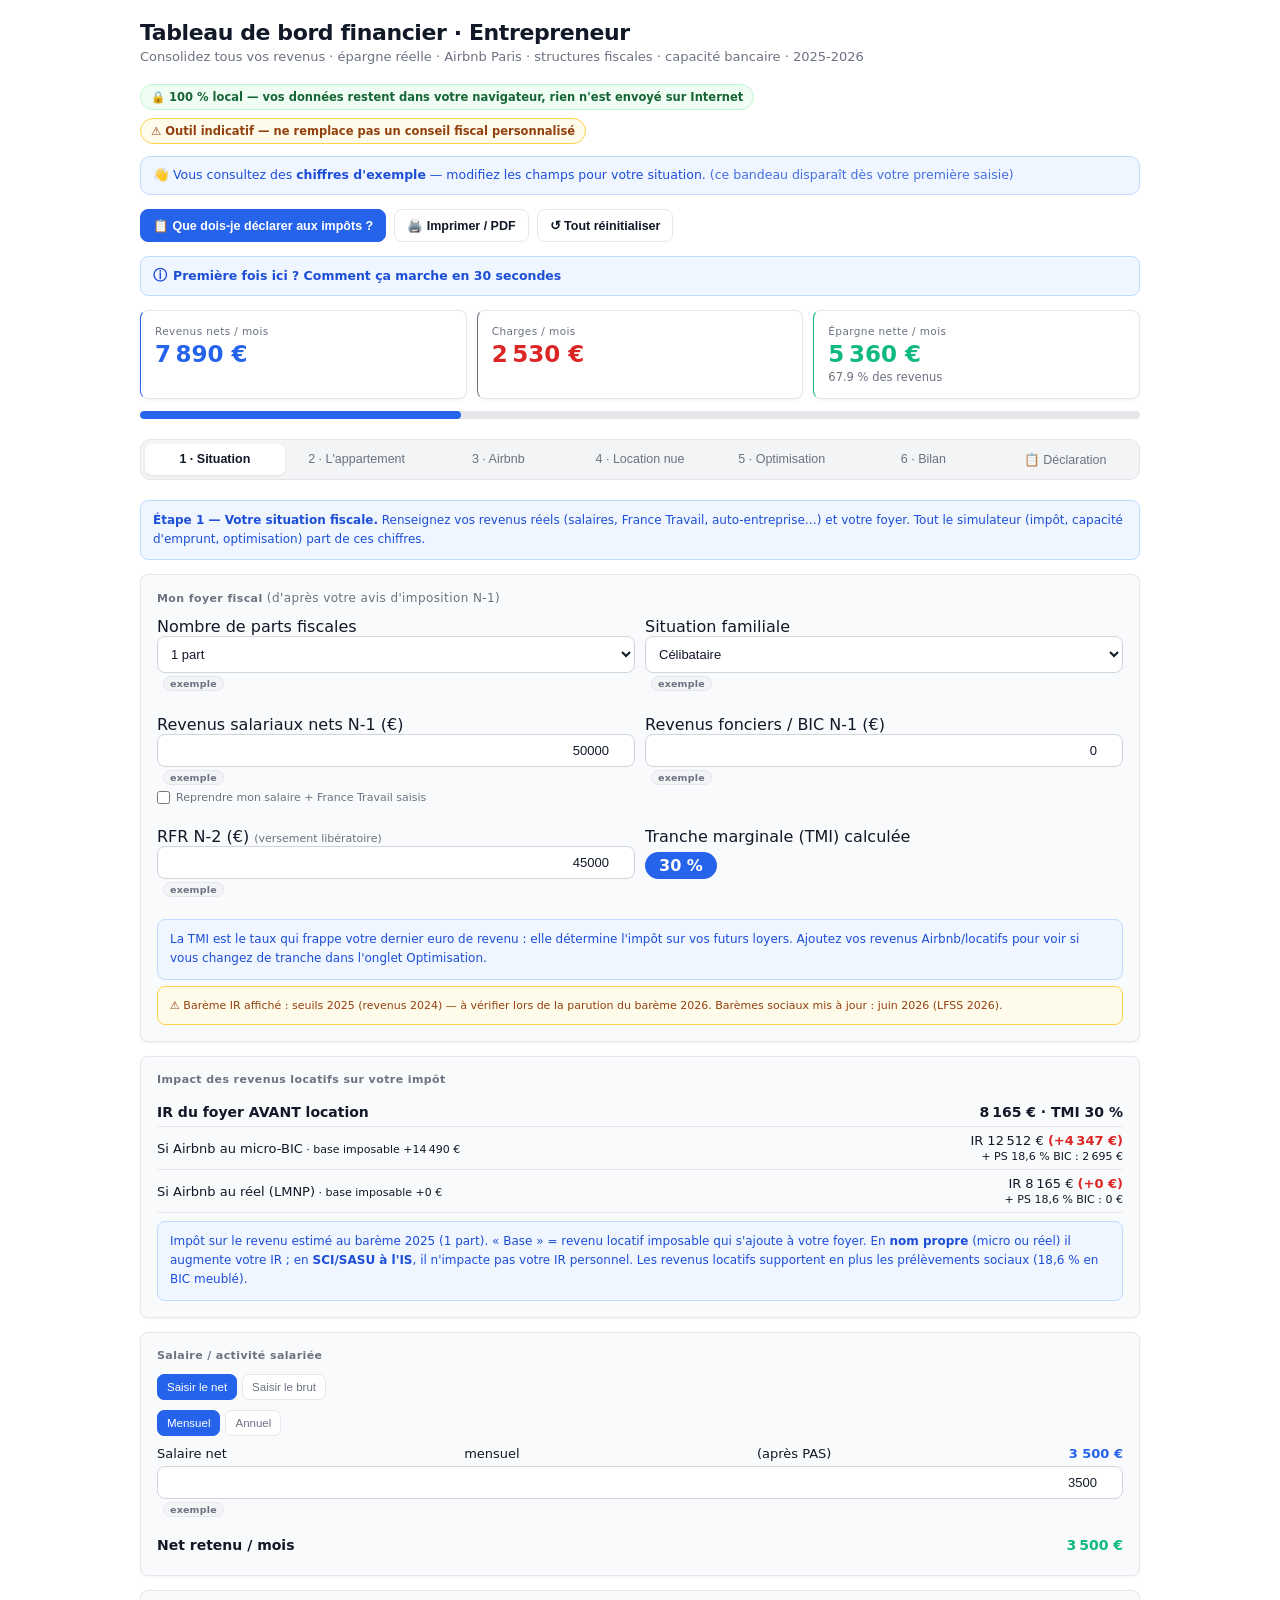
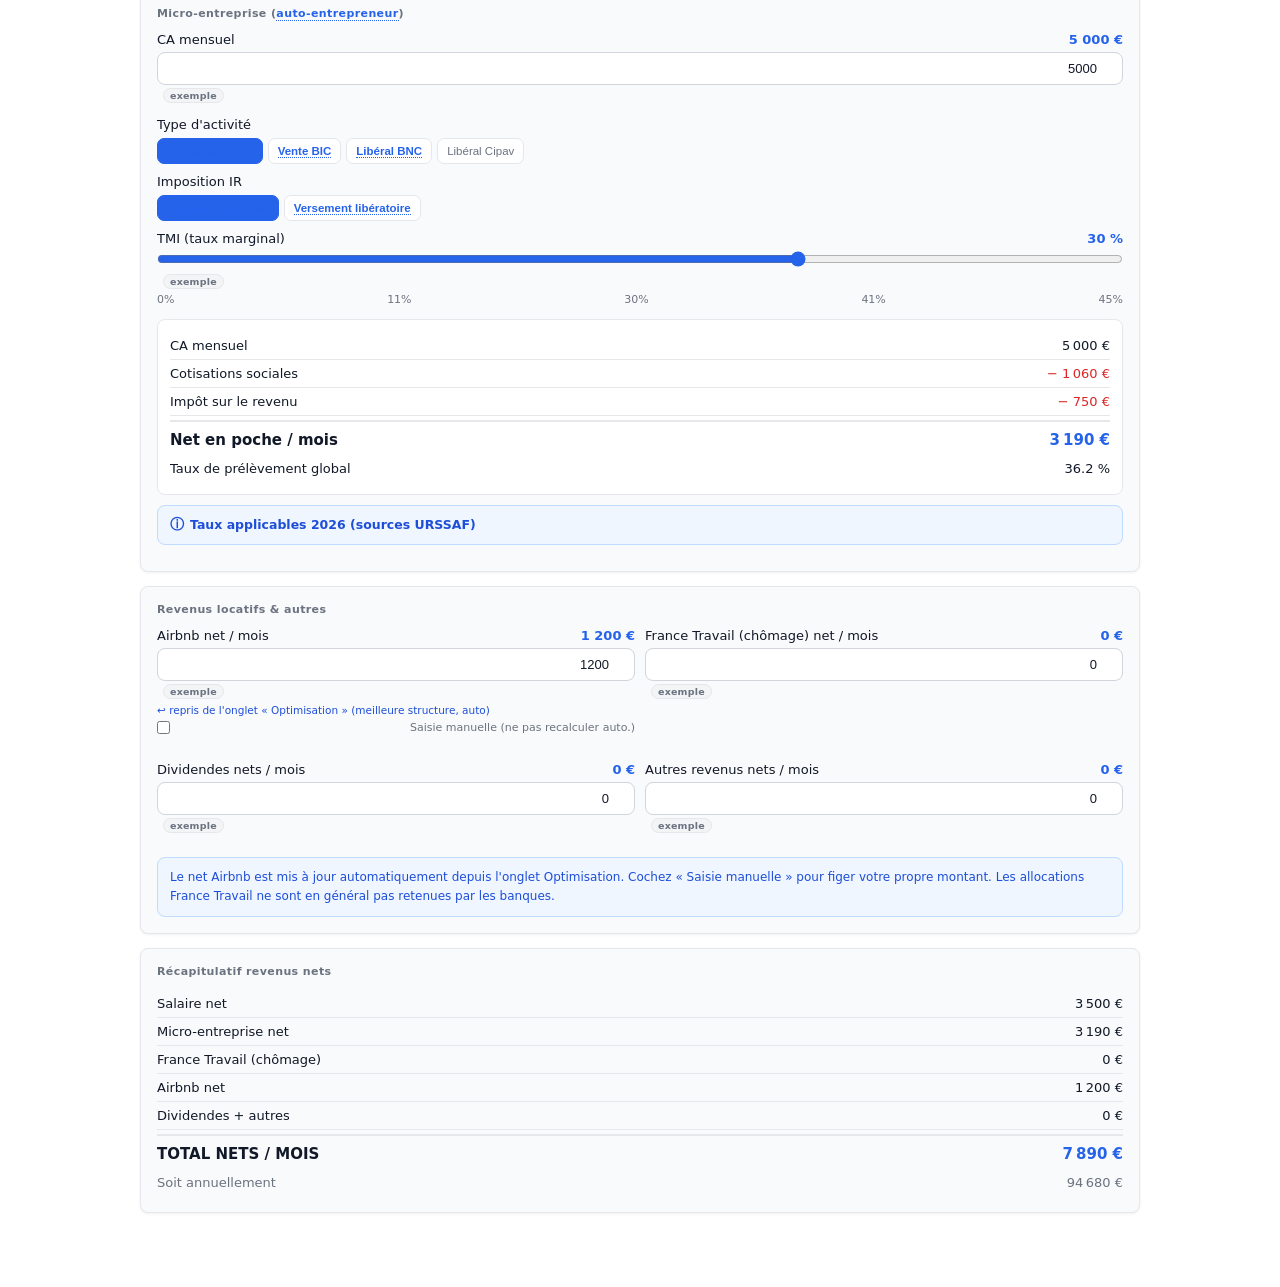
==== commit 001fbc7f: "Passe corrections fiscales, bugs d'affichage et friction UX LOT 1 — Fiscalité - Config fiscale centr" ====
--- a/tableau-bord-complet.html
+++ b/tableau-bord-complet.html
@@ -119,6 +119,17 @@
 /* WINNER */
 .winner{border:2px solid var(--green)!important;background:var(--good-bg)!important}
 .ctable .col-hi{background:var(--good-bg);font-weight:700;color:var(--good-txt)}
+/* TRUST BAR + EXAMPLE BANNER */
+.trustbar{display:flex;gap:8px;flex-wrap:wrap;margin-bottom:12px}
+.tbadge{display:inline-flex;align-items:center;gap:6px;font-size:11.5px;font-weight:600;padding:5px 10px;border-radius:20px;border:1px solid var(--border)}
+.tbadge.lock{background:var(--good-bg);border-color:var(--good-brd);color:var(--good-txt)}
+.tbadge.disc{background:var(--warn-bg);border-color:var(--warn-brd);color:var(--warn-txt)}
+.exbanner{background:var(--info-bg);border:1px solid var(--info-brd);color:var(--info-txt);border-radius:10px;padding:9px 12px;margin-bottom:14px;font-size:12.5px;line-height:1.5}
+.exbanner.hide{display:none}
+/* badge "valeur d'exemple" sur champ non modifié */
+.exbadge{display:inline-block;font-size:9.5px;font-weight:600;letter-spacing:.2px;color:var(--muted);background:var(--p2);border:1px solid var(--border);border-radius:10px;padding:1px 6px;margin-left:6px;vertical-align:middle}
+/* label discret "repris d'un autre onglet" */
+.fromtab{display:block;font-size:10.5px;color:var(--info-txt);margin-top:4px}
 /* TOOLBAR */
 .toolbar{display:flex;gap:8px;flex-wrap:wrap;margin-bottom:14px}
 .toolbar button{display:inline-flex;align-items:center;gap:6px;padding:8px 12px;font-size:12.5px;font-weight:600;border-radius:8px;border:1px solid var(--border);background:#fff;color:var(--text);cursor:pointer;transition:all .15s}
@@ -128,9 +139,9 @@
 /* GLOSSARY TOOLTIP — termes financiers expliqués */
 .gl{border-bottom:1px dotted var(--acc);color:var(--acc);cursor:help;position:relative;font-weight:600;outline:none}
 .gl:focus-visible{outline:2px solid var(--acc);outline-offset:2px}
-.gl .tip{visibility:hidden;opacity:0;position:absolute;left:0;bottom:130%;z-index:50;width:250px;max-width:78vw;background:#111827;color:#fff;font-weight:400;font-size:12px;line-height:1.5;padding:9px 11px;border-radius:8px;box-shadow:0 4px 16px rgba(0,0,0,.25);transition:opacity .15s;text-align:left}
+.gl .tip{visibility:hidden;opacity:0;user-select:none;pointer-events:none;position:absolute;left:0;bottom:130%;z-index:50;width:250px;max-width:78vw;background:#111827;color:#fff;font-weight:400;font-size:12px;line-height:1.5;padding:9px 11px;border-radius:8px;box-shadow:0 4px 16px rgba(0,0,0,.25);transition:opacity .15s;text-align:left}
 .gl .tip::after{content:"";position:absolute;top:100%;left:14px;border:6px solid transparent;border-top-color:#111827}
-.gl:hover .tip,.gl:focus .tip,.gl:focus-within .tip{visibility:visible;opacity:1}
+.gl:hover .tip,.gl:focus .tip,.gl:focus-within .tip{visibility:visible;opacity:1;user-select:auto;pointer-events:auto}
 /* DECLARATION TAB */
 .decl-help{background:var(--good-bg);border:1px solid var(--good-brd);border-radius:10px;padding:14px 16px;margin-bottom:14px;font-size:13px;line-height:1.6;color:var(--good-txt)}
 .fiche{background:#fff;border:1px solid var(--border);border-radius:10px;padding:0;margin-bottom:12px;overflow:hidden;box-shadow:0 1px 3px rgba(0,0,0,.06)}
@@ -154,6 +165,18 @@
   .ctable{font-size:11px}
   .casebox{min-width:46px;font-size:13px}
   .fiche-h .f{display:none}
+  .scards,.minikpis{grid-template-columns:repeat(2,minmax(0,1fr))}
+  #scoreCards>div{grid-template-columns:repeat(2,1fr)!important}
+}
+@media(max-width:480px){
+  body{padding:14px 10px 50px}
+  .scards,.minikpis{grid-template-columns:1fr}
+  #scoreCards>div{grid-template-columns:1fr!important}
+  .ctable{font-size:10.5px;min-width:560px}              /* force le scroll horizontal plutôt que l'écrasement */
+  .ctable th,.ctable td{padding:5px 6px}
+  .brow{grid-template-columns:30px 1fr 70px;font-size:11.5px} /* cascade : garde 3 colonnes lisibles */
+  .trustbar .tbadge{font-size:10.5px}
+  h1{font-size:19px}
 }
 /* PRINT / PDF */
 @media print{
@@ -171,6 +194,13 @@
 
 <h1>Tableau de bord financier · Entrepreneur</h1>
 <p class="sub">Consolidez tous vos revenus · épargne réelle · Airbnb Paris · structures fiscales · capacité bancaire · 2025-2026</p>
+
+<div class="trustbar">
+  <span class="tbadge lock">🔒 100 % local — vos données restent dans votre navigateur, rien n'est envoyé sur Internet</span>
+  <span class="tbadge disc">⚠️ Outil indicatif — ne remplace pas un conseil fiscal personnalisé</span>
+</div>
+
+<div id="exampleBanner" class="exbanner">👋 Vous consultez des <b>chiffres d'exemple</b> — modifiez les champs pour votre situation. <span style="opacity:.8">(ce bandeau disparaît dès votre première saisie)</span></div>
 
 <div class="toolbar">
   <button class="primary" onclick="sw(6)">📋 Que dois-je déclarer aux impôts&nbsp;?</button>
@@ -188,7 +218,6 @@
       <li>Quand vous avez saisi vos revenus, l'onglet <b>📋 Déclaration</b> vous dit <b>exactement quelles cases remplir</b> sur votre feuille d'impôts.</li>
       <li>Vos saisies sont <b>enregistrées dans votre navigateur</b> — vous les retrouverez à votre prochaine visite. Rien n'est envoyé sur Internet.</li>
     </ul>
-    <div class="wbox">⚠️ Outil indicatif, ce n'est pas un conseil fiscal personnalisé. Pour une décision d'investissement, consultez un expert-comptable.</div>
   </div>
 </details>
 
@@ -202,12 +231,12 @@
 
 <!-- TABS -->
 <div class="tabs" role="tablist">
-  <button class="tab on" role="tab" aria-selected="true"  id="tab0" aria-controls="p0" onclick="sw(0)">🧾 Situation fiscale</button>
-  <button class="tab"    role="tab" aria-selected="false" id="tab1" aria-controls="p1" onclick="sw(1)">🏢 L'appartement</button>
-  <button class="tab"    role="tab" aria-selected="false" id="tab2" aria-controls="p2" onclick="sw(2)">✈️ Airbnb</button>
-  <button class="tab"    role="tab" aria-selected="false" id="tab3" aria-controls="p3" onclick="sw(3)">🔑 Location nue / coloc</button>
-  <button class="tab"    role="tab" aria-selected="false" id="tab4" aria-controls="p4" onclick="sw(4)">💡 Optimisation</button>
-  <button class="tab"    role="tab" aria-selected="false" id="tab5" aria-controls="p5" onclick="sw(5)">📊 Bilan</button>
+  <button class="tab on" role="tab" aria-selected="true"  id="tab0" aria-controls="p0" onclick="sw(0)">1 · Situation</button>
+  <button class="tab"    role="tab" aria-selected="false" id="tab1" aria-controls="p1" onclick="sw(1)">2 · L'appartement</button>
+  <button class="tab"    role="tab" aria-selected="false" id="tab2" aria-controls="p2" onclick="sw(2)">3 · Airbnb</button>
+  <button class="tab"    role="tab" aria-selected="false" id="tab3" aria-controls="p3" onclick="sw(3)">4 · Location nue</button>
+  <button class="tab"    role="tab" aria-selected="false" id="tab4" aria-controls="p4" onclick="sw(4)">5 · Optimisation</button>
+  <button class="tab"    role="tab" aria-selected="false" id="tab5" aria-controls="p5" onclick="sw(5)">6 · Bilan</button>
   <button class="tab"    role="tab" aria-selected="false" id="tab6" aria-controls="p6" onclick="sw(6)">📋 Déclaration</button>
 </div>
 
@@ -325,6 +354,7 @@
     <div class="g2">
       <div class="field"><label>Airbnb net / mois <strong id="lAir">1 200 €</strong></label>
         <input type="number" id="airN" value="1200" step="50" oninput="fv('airN','lAir');c()">
+        <span class="fromtab" id="airFrom"></span>
         <label style="font-size:11px;color:var(--muted);display:flex;gap:6px;align-items:center;margin-top:5px"><input type="checkbox" id="airManual" onchange="c()" style="width:auto;margin:0"> Saisie manuelle (ne pas recalculer auto.)</label></div>
       <div class="field"><label>France Travail (chômage) net / mois <strong id="lFT">0 €</strong></label>
         <input type="number" id="ftN" value="0" step="50" oninput="fv('ftN','lFT');c()"></div>
@@ -409,7 +439,7 @@
         <div style="font-size:11px;color:var(--muted);margin-top:3px">Durée libre (années) — ou utilisez les boutons.</div>
       </div>
     </div>
-    <div class="field"><label>Taux mannel (0 = marché) <strong id="lTauxM">0 %</strong></label>
+    <div class="field"><label>Taux manuel (0 = marché) <strong id="lTauxM">0 %</strong></label>
       <input type="range" id="tauxM" min="0" max="6" value="0" step="0.05" oninput="sp('tauxM','lTauxM','%');c()"></div>
     <div class="field"><label>Assurance emprunteur <strong id="lAssE">0,25 %/an</strong></label>
       <input type="range" id="assE" min="0" max="0.6" value="0.25" step="0.05" oninput="sp('assE','lAssE','%/an');c()"></div>
@@ -527,8 +557,8 @@
     </div>
     <label style="font-size:11.5px;color:var(--muted);display:flex;gap:6px;align-items:center;margin:0 0 10px"><input type="checkbox" id="loanAuto" checked onchange="c()" style="width:auto;margin:0"> Reporter automatiquement le crédit du bien (mensualité + intérêts) depuis l'onglet « L'appartement »</label>
     <div class="g2">
-      <div class="field"><label>Crédit (mensualité totale) <strong id="lLoan">0 €</strong></label><input type="number" id="loan" value="0" step="50" oninput="fv('loan','lLoan');c()"></div>
-      <div class="field"><label>Dont intérêts (déductibles réel) <strong id="lIntr">0 €</strong></label><input type="number" id="intr" value="0" step="20" oninput="fv('intr','lIntr');c()"></div>
+      <div class="field"><label>Crédit (mensualité totale) <strong id="lLoan">0 €</strong></label><input type="number" id="loan" value="0" step="50" oninput="fv('loan','lLoan');c()"><span class="fromtab" id="loanFrom"></span></div>
+      <div class="field"><label>Dont intérêts (déductibles réel) <strong id="lIntr">0 €</strong></label><input type="number" id="intr" value="0" step="20" oninput="fv('intr','lIntr');c()"><span class="fromtab" id="intrFrom"></span></div>
       <div class="field"><label>Copropriété <strong id="lCop">200 €</strong></label><input type="number" id="cop" value="200" step="10" oninput="fv('cop','lCop');c()"></div>
       <div class="field"><label>Électricité <strong id="lElec">80 €</strong></label><input type="number" id="elec" value="80" step="5" oninput="fv('elec','lElec');c()"></div>
       <div class="field"><label>Eau <strong id="lEau">30 €</strong></label><input type="number" id="eau" value="30" step="5" oninput="fv('eau','lEau');c()"></div>
@@ -623,13 +653,15 @@
     <div style="font-size:11.5px;color:var(--muted);margin-top:8px">★ = régime le plus rentable avec vos paramètres. Le réel meublé déduit aussi l'amortissement saisi dans « L'appartement ».</div>
   </div>
 
+  <div class="box info">ℹ️ Les revenus <b>fonciers</b> (location nue) restent soumis à <b>17,2 % de PS</b>. Les <b>BIC</b> de location meublée sont à <b>18,6 %</b> depuis la LFSS 2026. Les deux taux coexistent volontairement, ce n'est pas une erreur.</div>
+
   <details class="info">
     <summary>Comprendre les régimes de la location classique</summary>
     <div class="dbody">
       <ul>
         <li><b>Location nue, micro-foncier :</b> abattement 30 %, accessible si loyers &lt; 15 000 €/an. Imposé à TMI + 17,2 % de prélèvements sociaux. Case <b>4BE</b> (formulaire 2042).</li>
         <li><b>Location nue, réel :</b> déduction des charges réelles et des intérêts d'emprunt (formulaire 2044), report sur la <b>4BA</b>. Un déficit foncier s'impute sur le revenu global jusqu'à 10 700 €/an.</li>
-        <li><b>Meublé / colocation, micro-BIC :</b> abattement 50 %, plafond 77 700 €. Case <b>5NI</b> (meublé longue durée classique, nouvelle case revenus 2025).</li>
+        <li><b>Meublé / colocation, micro-BIC :</b> abattement 50 %, plafond <b>77 700 € (revenus 2025) / 83 600 € (revenus 2026)</b>. Case <b>5NI</b> (meublé longue durée classique, nouvelle case revenus 2025).</li>
         <li><b>Meublé / colocation, réel (LMNP) :</b> charges + amortissement déductibles → bénéfice 5NA, déficit 5NY reportable 10 ans sur les loyers meublés.</li>
       </ul>
     </div>
@@ -639,28 +671,23 @@
 <!-- ══ PANE 4 : OPTIMISATION FISCALE ═════════════════════════════════════════ -->
 <div class="pane" id="p4" role="tabpanel" aria-labelledby="tab4">
   <div class="box info" style="margin-bottom:14px">
-    <b>Étape 5 — Optimisation fiscale.</b> Comparez les structures (nom propre, SCI, société à l'IS) et les stratégies (RP, location, Airbnb, revente). Les charges et l'amortissement qui se reportent au réel sont pris en compte automatiquement.
-  </div>
-
-  <div class="sec">
-    <div class="stitle">Paramètres fiscaux</div>
-    <div class="g2">
-      <div class="field"><label>TMI <strong id="lTMI2">30 %</strong></label>
-        <input type="range" id="tmi2" min="0" max="45" value="30" step="1" oninput="sp('tmi2','lTMI2','%');syncTMI();c()"></div>
-    </div>
-    <div class="field"><label style="margin-bottom:6px">Classement du meublé</label>
-      <div class="seg" id="sClass">
-        <button class="on" onclick="setClass('nc',this)">Non classé (défaut Airbnb)</button>
-        <button onclick="setClass('cl',this)">Classé meublé de tourisme</button>
-      </div>
-    </div>
-  </div>
-
-  <div class="sec">
-    <div class="stitle">Paramètres du bien à optimiser</div>
+    <b>Étape 5 — Optimisation.</b> Cet onglet répond à <b>deux questions</b> :
+    <b>1️⃣ quel usage</b> faire du bien (y habiter, le louer, le revendre…) puis
+    <b>2️⃣ sous quelle structure juridique</b> le détenir (nom propre, société…).
+    Tout reprend automatiquement vos saisies des autres onglets.
+  </div>
+
+  <!-- ─────────── SECTION 1 : USAGE ─────────── -->
+  <div style="margin:6px 0 12px;padding:12px 14px;background:var(--info-bg);border:1px solid var(--info-brd);border-radius:10px">
+    <div style="font-size:15px;font-weight:700;color:var(--info-txt)">1️⃣ Quel usage du bien est le plus avantageux&nbsp;?</div>
+    <div style="font-size:12.5px;color:var(--info-txt);margin-top:4px">On compare 4 stratégies — <b>résidence principale</b>, <b>location longue durée</b>, <b>Airbnb</b> et <b>revente + placement</b> — notées sur 5 critères (cash-flow, fiscalité, risque, gestion, patrimoine).</div>
+  </div>
+
+  <div class="sec">
+    <div class="stitle">Hypothèses pour comparer les usages</div>
     <div class="g2">
       <label class="field">Loyer marché meublé LT /mois (€)<input type="number" id="loyerLT" value="1400" oninput="calcConseil()"></label>
-      <label class="field">Loyer évité si RP /mois (€)<input type="number" id="loyerEvite" value="1500" oninput="calcConseil()"></label>
+      <label class="field">Loyer évité si vous y habitez (RP) /mois (€)<input type="number" id="loyerEvite" value="1500" oninput="calcConseil()"></label>
       <label class="field">Vacance locative LT (%)
         <div class="row"><input type="range" id="vacLT" min="0" max="20" value="8" step="1" oninput="sp('vacLT','lVacLT','%');calcConseil()"><span id="lVacLT" class="dim">8%</span></div>
       </label>
@@ -670,21 +697,13 @@
     </div>
   </div>
 
-  <div class="stitle" style="margin-top:4px">Comparaison des structures (Airbnb)</div>
-  <div class="scards" id="structCards"></div>
-
-  <div class="sec">
-    <div class="stitle">Comparaison détaillée des structures</div>
-    <div style="overflow-x:auto"><table class="ctable" id="cmpTbl"></table></div>
-  </div>
-
-  <div class="sec">
-    <div class="stitle">Notation comparative — 4 stratégies</div>
+  <div class="sec">
+    <div class="stitle">Notation des 4 usages (sur 50 points)</div>
     <div id="scoreCards"></div>
   </div>
 
   <div class="sec">
-    <div class="stitle">Tableau récapitulatif des stratégies</div>
+    <div class="stitle">Tableau comparatif des usages</div>
     <div id="conseilTable" style="overflow-x:auto">
       <table class="ctable" id="conseilCmpTbl"></table>
     </div>
@@ -710,16 +729,46 @@
         <div style="display:flex;justify-content:space-between;font-size:11px;color:var(--muted);margin-top:3px"><span>0%</span><span>2,5%</span><span>5%</span></div>
       </div>
       <div class="field"><label>Année de début <strong id="lAnDebut">2026</strong></label>
-        <input type="number" id="anDebut" value="2026" step="1" min="2024" max="2040" oninput="document.getElementById('lAnDebut').textContent=this.value;calcProjection()"></div>
+        <input type="number" id="anDebut" value="2026" step="1" min="2024" max="2040" oninput="document.getElementById('lAnDebut').textContent=this.value;c()">
+        <div style="font-size:11px;color:var(--muted);margin-top:3px">Détermine aussi le plafond micro-BIC classé (77 700 € en 2025, 83 600 € à partir de 2026).</div></div>
     </div>
     <div style="overflow-x:auto;margin-top:8px"><table class="ctable" id="projTable"></table></div>
     <div id="projCumul" style="margin-top:10px"></div>
+  </div>
+
+  <!-- ─────────── SECTION 2 : STRUCTURE JURIDIQUE ─────────── -->
+  <div style="margin:20px 0 12px;padding:12px 14px;background:var(--good-bg);border:1px solid var(--good-brd);border-radius:10px">
+    <div style="font-size:15px;font-weight:700;color:var(--good-txt)">2️⃣ Sous quelle structure juridique détenir le bien&nbsp;?</div>
+    <div style="font-size:12.5px;color:var(--good-txt);margin-top:4px">Une fois l'usage choisi (surtout en <b>meublé / Airbnb</b>), on compare comment détenir le bien : <b>en nom propre</b> (micro ou réel), en <b>EURL</b>, en <b>SCI</b> ou en <b>SASU</b>. Comparaison basée sur les revenus Airbnb saisis.</div>
+  </div>
+
+  <div class="sec">
+    <div class="stitle">Hypothèses fiscales</div>
+    <div class="g2">
+      <div class="field"><label>Votre tranche d'imposition (TMI) <strong id="lTMI2">30 %</strong></label>
+        <input type="range" id="tmi2" min="0" max="45" value="30" step="1" oninput="sp('tmi2','lTMI2','%');syncTMI();c()"></div>
+    </div>
+    <div class="field"><label style="margin-bottom:6px">Classement du meublé</label>
+      <div class="seg" id="sClass">
+        <button class="on" onclick="setClass('nc',this)">Non classé (défaut Airbnb)</button>
+        <button onclick="setClass('cl',this)">Classé meublé de tourisme</button>
+      </div>
+    </div>
+    <div class="box info">ℹ️ Les revenus <b>fonciers</b> (location nue) restent soumis à <b>17,2 % de PS</b>. Les <b>BIC</b> de location meublée sont à <b>18,6 %</b> depuis la LFSS 2026. Les deux taux coexistent volontairement, ce n'est pas une erreur.</div>
+  </div>
+
+  <div class="stitle" style="margin-top:4px">Net en poche par structure (sur l'activité Airbnb)</div>
+  <div class="scards" id="structCards"></div>
+
+  <div class="sec">
+    <div class="stitle">Comparaison détaillée des structures</div>
+    <div style="overflow-x:auto"><table class="ctable" id="cmpTbl"></table></div>
   </div>
 
   <details class="info">
     <summary>Comprendre chaque structure — règles fiscales 2026</summary>
     <div class="dbody">
-      <p style="margin-bottom:8px"><b>LMNP micro-BIC :</b> abattement forfaitaire 30 % (non classé) ou 50 % (classé) sur le CA. Base imposable taxée à TMI + 18,6 % PS (LFSS 2026). Plafond : 15 000 € (non classé) / 77 700 € (classé — à confirmer LF 2026). Déclaration ultra-simple.</p>
+      <p style="margin-bottom:8px"><b>LMNP micro-BIC :</b> abattement forfaitaire 30 % (non classé) ou 50 % (classé) sur le CA. Base imposable taxée à TMI + 18,6 % PS (LFSS 2026). Plafond : 15 000 € (non classé) / 77 700 € (classé, revenus 2025) ou 83 600 € (revenus 2026). Déclaration ultra-simple.</p>
       <p style="margin-bottom:8px"><b>LMNP réel simplifié :</b> déduction de toutes les charges réelles + amortissement (80 % du bien sur 25-30 ans, terrain non amortissable). Bénéfice souvent ≈ 0. Déficit reportable 10 ans sur BIC meublés (pas sur salaire). À compter du 15 février 2025 (LF 2025, art. 84) : amortissements déduits réintégrés dans le prix d'acquisition pour le calcul de la plus-value (exception : résidences étudiantes, seniors, Ehpad).</p>
       <p style="margin-bottom:8px"><b>SCI à l'IS :</b> la location meublée (Airbnb) bascule automatiquement une SCI à l'IS si recettes meublées &gt; 10 % des recettes totales. IS 15 % jusqu'à 100 000 € (LF 2026), puis 25 %. Distribution : flat tax 31,4 % (LFSS 2026). Double imposition IS + flat tax.</p>
       <p style="margin-bottom:8px"><b>SASU / SAS à l'IS :</b> même IS 15 %/100 000 € + flat tax 31,4 %. Intéressante si bénéfices réinvestis sans distribution. Inconvénient majeur : plus-value professionnelle à la revente (valeur nette comptable, pas d'abattement durée de détention particuliers).</p>
@@ -730,7 +779,7 @@
   </details>
 
   <div class="src">
-    <b>Sources fiscales :</b> Art. 219 CGI (IS 15 %/100 000 € LF 2026 · 25 % au-delà) · LFSS 2026 n°2025-1403 art. 12 (PFU 31,4 % · PS 18,6 % BIC meublé) · Art. 50-0 CGI (micro-BIC abattements 30 %/15 000 € non classé · 50 %/77 700 € classé) · Loi Le Meur n°2024-1039 (90 nuits/an résid. principale) · LF 2025 art. 84 (réintégration amortissements LMNP réel dans plus-value à compter du 15/02/2025 — exception résidences services) · URSSAF 2026 (cotisations micro : BIC svc 21,2 % · vente 12,3 % · BNC 25,6 % · Cipav 23,2 %) · Taux crédit CAFPI juin 2026.
+    <b>Sources fiscales :</b> Art. 219 CGI (IS 15 %/100 000 € LF 2026 · 25 % au-delà) · LFSS 2026 n°2025-1403 art. 12 (PFU 31,4 % · PS 18,6 % BIC meublé) · Art. 50-0 CGI (micro-BIC abattements 30 %/15 000 € non classé · 50 % classé, plafond 77 700 € en 2025 et 83 600 € en 2026) · Loi Le Meur n°2024-1039 (90 nuits/an résid. principale) · LF 2025 art. 84 (réintégration amortissements LMNP réel dans plus-value à compter du 15/02/2025 — exception résidences services) · URSSAF 2026 (cotisations micro : BIC svc 21,2 % · vente 12,3 % · BNC 25,6 % · Cipav 23,2 %) · Taux crédit CAFPI juin 2026.
   </div>
 </div>
 
@@ -739,6 +788,8 @@
   <div class="box info" style="margin-bottom:14px">
     <b>Étape 6 — Votre bilan<span class="bienNomEcho" style="font-weight:700"></span>.</b> Vue d'ensemble : revenus du foyer, charges courantes, épargne et synthèse de votre projet immobilier.
   </div>
+
+  <div id="bienVerdict" style="margin-bottom:14px"></div>
 
   <div class="sec o">
     <div class="stitle">Logement</div>
@@ -778,8 +829,14 @@
 
   <div class="sec">
     <div class="stitle">Vue multi-activités (fiscalité consolidée)</div>
+    <div class="field"><label style="margin-bottom:6px">Exploitation du bien comptée dans le total</label>
+      <div class="seg" id="sExpMode">
+        <button class="on" onclick="setExpMode('airbnb',this)">Airbnb</button>
+        <button onclick="setExpMode('location',this)">Location longue durée</button>
+      </div>
+    </div>
     <div style="overflow-x:auto"><table class="ctable" id="multiActivite"></table></div>
-    <div style="font-size:11.5px;color:var(--muted);margin-top:8px">Toutes vos activités regroupées : salaire, formation/auto-entreprise, locations… avec leur régime fiscal et leur net annuel. Utile pour piloter plusieurs sources en parallèle (ex. formation + location).</div>
+    <div style="font-size:11.5px;color:var(--muted);margin-top:8px">Vos activités regroupées (salaire, formation/auto-entreprise, dividendes…) <b>plus une seule exploitation du bien</b> : Airbnb et location longue durée sont deux usages <b>alternatifs</b> du même appartement, donc jamais cumulés. L'autre option est affichée à titre de comparaison.</div>
   </div>
 </div>
 
@@ -801,7 +858,7 @@
   <div id="declContent"></div>
 
   <div class="box warn">
-    <b>⚠️ Avertissement millésime.</b> Les numéros de cases correspondent à la déclaration des revenus <b>2025 (déclarée en 2026)</b>. L'administration peut les modifier chaque année. <b>Vérifiez-les sur</b> <span class="gl" tabindex="0">impots.gouv.fr<span class="tip">Rubrique « Déclarer mes revenus » → la notice n°2041 détaille chaque case. En cas de doute, le service des impôts répond gratuitement.</span></span> ou auprès d'un expert-comptable. Ce guide ne remplace pas un conseil fiscal.
+    <b>⚠️ Avertissement millésime.</b> Les numéros de cases correspondent à la déclaration des revenus <b>2025 (déclarée en 2026)</b>. L'administration peut les modifier chaque année. <b>Vérifiez-les sur</b> <span class="gl" tabindex="0">impots.gouv.fr<span class="tip">Rubrique « Déclarer mes revenus » → la notice n°2041 détaille chaque case. En cas de doute, le service des impôts répond gratuitement.</span></span> ou auprès d'un expert-comptable.
   </div>
 
   <details class="info">
@@ -842,25 +899,41 @@
 };
 const TAUX={15:3.20,20:3.37,25:3.48};
 
-// ── BARÈMES FISCAUX 2026 — Mis à jour : juin 2026 ────────────────────────────
-// Sources : LFSS 2026 n°2025-1403 · LF 2026 art.219 CGI · art.L611-1 CSS
-const PS_BIC    = 0.186;   // PS BIC meublé (LFSS 2026)
-const PS_PV     = 0.172;   // PS plus-value immobilière (inchangé)
-const PFU       = 0.314;   // Flat tax dividendes/capital (LFSS 2026 : IR 12,8% + PS 18,6%)
-const IS_RED    = 0.15;    // IS taux réduit
-const IS_NRM    = 0.25;    // IS taux normal
-const IS_SEUIL  = 100000;  // Seuil IS réduit (LF 2026)
-const TNS_RATE  = 0.37;    // Cotisations TNS URSSAF location meublée (>23 000 € CA) — approximation
-const TNS_SEUIL = 23000;   // Seuil bascule TNS (art. L611-1 CSS)
-const MIC_NC_CAP = 15000;  // Plafond micro-BIC non classé (loi Le Meur n°2024-1039)
-const MIC_CL_CAP = 77700;  // Plafond micro-BIC classé (art. 50-0 CGI) — à confirmer LF 2026
-const PV_IR     = 0.19;    // IR sur plus-value immobilière
+// ══ CONFIG FISCALE CENTRALISÉE — point unique de mise à jour des barèmes ══════
+// Mise à jour : juin 2026 · Sources : LFSS 2026 n°2025-1403 · LF 2026 art.219 CGI · art.L611-1 CSS
+const FISC = {
+  psBic:   0.186,   // PS sur BIC meublé (LFSS 2026)
+  psFonc:  0.172,   // PS sur revenus fonciers / location nue (inchangé)
+  psPv:    0.172,   // PS sur plus-value immobilière
+  pfu:     0.314,   // Flat tax (PFU) dividendes/capital — IR 12,8% + PS 18,6%
+  isRed:   0.15,    // IS taux réduit
+  isNrm:   0.25,    // IS taux normal
+  isSeuil: 100000,  // Seuil IS réduit (LF 2026)
+  tnsRate: 0.37,    // Cotisations TNS URSSAF location meublée (>23 000 € CA) — approximation
+  tnsSeuil:23000,   // Seuil de bascule TNS (art. L611-1 CSS)
+  pvIr:    0.19,    // IR sur plus-value immobilière
+  // Micro-BIC location meublée (art. 50-0 CGI)
+  microNcCap: 15000, microNcAbat: 0.30,   // tourisme NON classé (Airbnb) : plafond 15 000 € · abattement 30 %
+  microClAbat: 0.50,                        // classé / meublé longue durée : abattement 50 %
+  microClCapByYear: {2025:77700, 2026:83600}, // plafond classé selon millésime de revenus
+  // Location nue micro-foncier
+  microFoncierCap: 15000, microFoncierAbat: 0.30,
+  irBareme: [[11497,0],[29315,0.11],[83823,0.30],[180294,0.41],[Infinity,0.45]] // barème IR 2025 (rev. 2024)
+};
+// Plafond micro-BIC classé selon l'année (champ « Année de début » de l'onglet Optimisation)
+function capClasse(){ const y=(typeof G==='function'&&document.getElementById('anDebut'))?(+document.getElementById('anDebut').value||2026):2026; return FISC.microClCapByYear[y] || (y>=2026?83600:77700); }
+
+// ── Alias rétro-compatibles (le code aval continue d'utiliser ces noms) ───────
+const PS_BIC=FISC.psBic, PS_PV=FISC.psPv, PFU=FISC.pfu;
+const IS_RED=FISC.isRed, IS_NRM=FISC.isNrm, IS_SEUIL=FISC.isSeuil;
+const TNS_RATE=FISC.tnsRate, TNS_SEUIL=FISC.tnsSeuil;
+const MIC_NC_CAP=FISC.microNcCap, PV_IR=FISC.pvIr;
 const SEA={Jan:.78,Fév:.80,Mar:.92,Avr:1.05,Mai:1.18,Juin:1.25,Juil:1.20,Aoû:1.05,Sep:1.22,Oct:1.10,Nov:.82,Déc:.90};
 
 // ── STATE ─────────────────────────────────────────────────────────────────────
 let salMode='net', meType='svc', meIR='bar', freq='m', capN=90, classt='nc', duree=20, cible='rp';
 let lnType='nu', lnRegime='micro', lnFreq='m', salFreq='m', lnResult={net:0,annNet:0,tax:0,rendNet:0};
-let bienStat='projet', lastCapEmp=0;
+let bienStat='projet', expMode='airbnb', lastCapEmp=0, lnBest={netM:0,label:'—'};
 let lastCalc={};
 const $=id=>document.getElementById(id);
 const G=id=>+($(id).value||0);
@@ -891,8 +964,9 @@
     : '<b>Bien déjà acquis.</b> Renseignez le prix payé (pour l\'amortissement) et votre <b>prêt en cours</b> (capital restant dû). Sa mensualité et ses intérêts sont reportés automatiquement dans Airbnb et dans le calcul d\'endettement.';
 }
 function setBienStat(s,b){bienStat=s;document.querySelectorAll('#sBienStat button').forEach(x=>x.classList.toggle('on',x===b));applyBienStat();c();}
+function setExpMode(m,b){expMode=m;document.querySelectorAll('#sExpMode button').forEach(x=>x.classList.toggle('on',x===b));c();}
 function refreshBienNom(){const v=($('bienNom')&&$('bienNom').value.trim())||'';document.querySelectorAll('.bienNomEcho').forEach(e=>e.textContent=v?(' — '+v):'');}
-function onBienNom(){refreshBienNom();saveState();}
+function onBienNom(){refreshBienNom();c();}
 function setMeType(t,b){meType=t;document.querySelectorAll('#sMeType button').forEach(x=>x.classList.toggle('on',x===b));c()}
 function setMeIR(t,b){meIR=t;document.querySelectorAll('#sMeIR button').forEach(x=>x.classList.toggle('on',x===b));$('tmiF').style.display=t==='bar'?'block':'none';c()}
 function setFreq(f,b){freq=f;document.querySelectorAll('#sFreq button').forEach(x=>x.classList.toggle('on',x===b));c()}
@@ -987,7 +1061,7 @@
     '<div class="mk"><div class="l">Case déclaration</div><div class="n" style="font-size:15px">'+cases+'</div></div>';
   let note='';
   if(lnRegime==='micro'){
-    const cap=meuble?MIC_CL_CAP:15000;
+    const cap=meuble?capClasse():FISC.microFoncierCap;
     if(rentAn>cap) note='<div class="box warn">⚠️ Loyers '+fe(rentAn)+' > plafond micro '+fe(cap)+' → le régime réel devient obligatoire.</div>';
   }
   if(meuble) note+='<div class="box info" style="margin-top:6px">Une colocation est le plus souvent meublée → elle relève du LMNP (BIC), même fiscalité que la location meublée longue durée.</div>';
@@ -998,7 +1072,6 @@
 
 // Tableau unifié : les 4 régimes de la location longue durée comparés côte à côte
 function calcLocCompare(rentAn,charges,inter,amort,tmi,prix){
-  if(!$('lnCompare'))return;
   function scen(meuble,regime){
     const PS=meuble?PS_BIC:PS_PV;
     let base, cases;
@@ -1015,6 +1088,9 @@
     {n:'Meublé/coloc · réel (LMNP)',s:scen(true,'reel')},
   ];
   const bestNet=Math.max(...list.map(x=>x.s.annNet));
+  const bestItem=list.find(x=>x.s.annNet===bestNet);
+  lnBest={netM:bestNet/12,label:bestItem?bestItem.n:'—'}; // meilleur régime LT pour le verdict du Bilan
+  if(!$('lnCompare'))return;
   let t='<tr><th>Régime</th><th>Impôt+PS / an</th><th>Net / an</th><th>Net / mois</th><th>Rent. nette</th><th>Case</th></tr>';
   list.forEach(x=>{
     const hi=x.s.annNet===bestNet;
@@ -1047,7 +1123,14 @@
       } else {$('loan').value=0;$('intr').value=0;}
       fv('loan','lLoan');fv('intr','lIntr');
       $('loan').readOnly=true;$('intr').readOnly=true;
-    } else {$('loan').readOnly=false;$('intr').readOnly=false;}
+      const src='↩ repris de l\'onglet « L\'appartement » ('+(bienStat==='acquis'?'prêt en cours':'projet')+', auto)';
+      if($('loanFrom'))$('loanFrom').textContent=src;
+      if($('intrFrom'))$('intrFrom').textContent=src;
+    } else {
+      $('loan').readOnly=false;$('intr').readOnly=false;
+      if($('loanFrom'))$('loanFrom').textContent='✏️ saisie manuelle';
+      if($('intrFrom'))$('intrFrom').textContent='✏️ saisie manuelle';
+    }
   }
 
   // SALAIRE (saisie mensuelle ou annuelle)
@@ -1132,7 +1215,7 @@
 
   // TAB 3 — Structures fiscales
   const tmi3=G('tmi2')/100, amort=G('amort');
-  const microCap=classt==='nc'?MIC_NC_CAP:MIC_CL_CAP, abatt=classt==='nc'?0.30:0.50;
+  const microCap=classt==='nc'?MIC_NC_CAP:capClasse(), abatt=classt==='nc'?FISC.microNcAbat:FISC.microClAbat;
   const eligible=gross<=microCap;
 
   // LMNP micro-BIC
@@ -1184,6 +1267,7 @@
   // Update airbnbNet from best structure (sauf si l'utilisateur a coché « saisie manuelle »)
   const bestNet=structs.find(s=>s.k===bestK).net;
   if(bestNet>0 && !$('airManual').checked){$('airN').value=Math.round(bestNet/12);$('lAir').textContent=fe(bestNet/12)}
+  if($('airFrom'))$('airFrom').textContent=$('airManual')&&$('airManual').checked?'✏️ saisie manuelle (figée)':'↩ repris de l\'onglet « Optimisation » (meilleure structure, auto)';
 
   // Cascade pour TAB 2
   const lmnpReelTax=reelTax;
@@ -1315,13 +1399,32 @@
     $('amortLoanTbl').innerHTML=at;
     const int1=sch.yearly[0]?sch.yearly[0].int:0;
     $('amortLoanNote').innerHTML='<div class="box info">Mensualité hors assurance : <b>'+fe(sch.pay)+'</b> · Intérêts totaux sur '+duree+' ans : <b>'+fe(sch.totInt)+'</b>'+(diffM>0?' · différé de '+diffM+' mois (intérêts seuls)':'')+'.</div>'+
-      '<div class="box good" style="margin-top:6px">Intérêts de la 1ʳᵉ année : <b>'+fe(int1)+'</b> — c\'est le montant déductible au régime <b>LMNP réel</b>. Si ce prêt finance le bien loué, reportez-le dans « Dont intérêts » de l\'onglet Airbnb Paris.</div>';
+      '<div class="box good" style="margin-top:6px">Intérêts de la 1ʳᵉ année : <b>'+fe(int1)+'</b> — c\'est le montant déductible au régime <b>LMNP réel</b>. Reporté automatiquement dans l\'onglet « 3 · Airbnb » (sauf si vous décochez le report auto).</div>';
   } else {
     $('amortLoanTbl').innerHTML='';$('amortLoanNote').innerHTML='';
   }
 
   // Location nue / colocation (onglet dédié) + synthèse Bilan
   calcLocNue();
+  // Verdict : Airbnb vs Location longue durée (en haut du Bilan)
+  if($('bienVerdict')){
+    const cfAir=reelNet/12, cfLT=lnBest.netM, prixV=G('prixAcq');
+    const airWins=cfAir>=cfLT, diff=Math.abs(cfAir-cfLT);
+    const nom=($('bienNom')&&$('bienNom').value.trim())?(' — '+$('bienNom').value.trim()):'';
+    const cardA='<div class="kpi" style="border-left-color:var(--acc)'+(airWins?';background:var(--good-bg);border:2px solid var(--green)':'')+'">'+
+      '<div class="lbl">✈️ AIRBNB (LMNP réel)</div><div class="num">'+fe(cfAir)+'<span style="font-size:12px;font-weight:400">/mois</span></div>'+
+      '<div class="sub2">'+(prixV>0?fp(reelNet/prixV*100,2)+' net':'')+(airWins?' · ✅ recommandé':'')+'</div></div>';
+    const cardL='<div class="kpi" style="border-left-color:var(--green)'+(!airWins?';background:var(--good-bg);border:2px solid var(--green)':'')+'">'+
+      '<div class="lbl">🔑 LOCATION LONGUE DURÉE</div><div class="num">'+fe(cfLT)+'<span style="font-size:12px;font-weight:400">/mois</span></div>'+
+      '<div class="sub2">'+lnBest.label+(!airWins?' · ✅ recommandé':'')+'</div></div>';
+    const verdict=airWins
+      ?'<b>✈️ L\'Airbnb est plus rentable</b> de <b>'+fe(diff)+'/mois</b> ('+fe(diff*12)+'/an) que la meilleure location longue durée ('+lnBest.label+'). En contrepartie : gestion intensive, saisonnalité, et plafond de 90 nuits/an en résidence principale (loi Le Meur).'
+      :'<b>🔑 La location longue durée est plus rentable</b> de <b>'+fe(diff)+'/mois</b> ('+fe(diff*12)+'/an) que l\'Airbnb, pour une gestion bien plus légère et des revenus réguliers. Régime conseillé : '+lnBest.label+'.';
+    $('bienVerdict').innerHTML='<div class="sec" style="border:2px solid var(--acc)">'+
+      '<div class="stitle" style="color:var(--acc)">Airbnb ou location longue durée'+nom+' ?</div>'+
+      '<div class="g2">'+cardA+cardL+'</div>'+
+      '<div class="box good" style="margin-top:10px">'+verdict+'</div></div>';
+  }
   if($('bilanSynth')){
     const cfAir=reelNet/12, cfLn=lnResult.net;
     const better=cfAir>=cfLn?'Airbnb (LMNP réel)':('Location '+(lnType==='nu'?'nue':'longue durée'));
@@ -1335,20 +1438,23 @@
       '<div class="box info" style="margin-top:10px">Comparaison indicative du cash-flow mensuel net. Affinez chaque stratégie dans les onglets dédiés et l\'onglet Optimisation.</div>';
   }
 
-  // Point 2 — vue multi-activités (fiscalité consolidée)
+  // Point 2 — vue multi-activités (Airbnb et location = usages ALTERNATIFS du même bien, jamais cumulés)
   if($('multiActivite')){
     const meRegLbl=meIR==='lib'?'Micro · versement libératoire':({svc:'Micro-BIC services',vte:'Micro-BIC vente',bnc:'Micro-BNC',cpv:'Micro-BNC Cipav'}[meType]||'Micro');
+    const airRow={n:'Bien exploité en Airbnb',net:reelNet,reg:'LMNP réel (BIC)'};
+    const locRow={n:'Bien en location longue durée',net:lnResult.annNet,reg:(lnType==='nu'?'Foncier':'BIC meublé')+' · '+(lnRegime==='micro'?'micro':'réel')};
+    const chosen=expMode==='location'?locRow:airRow, alt=expMode==='location'?airRow:locRow;
     const acts=[
       {n:'Salaire',net:salNetM*12,reg:'Traitements & salaires (IR barème)'},
       {n:'France Travail (chômage)',net:ftNet*12,reg:'Chômage (IR barème)'},
       {n:'Micro-entreprise / formation',net:meNet*12,reg:meRegLbl},
-      {n:'Airbnb (LMNP réel)',net:reelNet,reg:'LMNP réel (BIC)'},
-      {n:'Location nue / coloc',net:lnResult.annNet,reg:(lnType==='nu'?'Foncier':'BIC meublé')+' · '+(lnRegime==='micro'?'micro':'réel')},
+      chosen,
       {n:'Dividendes + autres',net:(divNet+autRev)*12,reg:'Capitaux / divers'},
     ].filter(a=>Math.abs(a.net)>0.5);
     let mt='<tr><th>Activité</th><th>Régime fiscal</th><th>Net / an</th><th>Net / mois</th></tr>', tot=0;
     acts.forEach(a=>{tot+=a.net;mt+='<tr><td>'+a.n+'</td><td style="color:var(--muted);font-size:11.5px">'+a.reg+'</td><td>'+fe(a.net)+'</td><td>'+fe(a.net/12)+'</td></tr>';});
-    mt+='<tr class="tot"><td>TOTAL toutes activités</td><td></td><td class="hi">'+fe(tot)+'</td><td class="hi">'+fe(tot/12)+'</td></tr>';
+    mt+='<tr class="tot"><td>TOTAL (exploitation retenue)</td><td></td><td class="hi">'+fe(tot)+'</td><td class="hi">'+fe(tot/12)+'</td></tr>';
+    mt+='<tr><td style="color:var(--muted)">↳ Alternative : '+alt.n+'</td><td style="color:var(--muted);font-size:11.5px">'+alt.reg+' · non cumulée</td><td style="color:var(--muted)">'+fe(alt.net)+'</td><td style="color:var(--muted)">'+fe(alt.net/12)+'</td></tr>';
     $('multiActivite').innerHTML=mt;
   }
 
@@ -1388,7 +1494,7 @@
   calcImpactFiscal();
   var lc=lastCalc;
   if(!lc||!lc.prixAcq){
-    var rec=$('recommandation'); if(rec) rec.innerHTML='<div class="box info">Renseignez l\'onglet <b>Airbnb Paris</b> (ADR, occupation, prix d\'acquisition) pour afficher les recommandations.</div>';
+    var rec=$('recommandation'); if(rec) rec.innerHTML='<div class="box info">Renseignez l\'onglet <b>2 · L\'appartement</b> (prix d\'acquisition) et <b>3 · Airbnb</b> (ADR, occupation) pour afficher les recommandations.</div>';
     return;
   }
 
@@ -1436,7 +1542,7 @@
   var ltRevAn=loyerLT*12*(1-vacLT);
   var ltComm=loyerLT*12*gstLT;
   var ltImpot=0; var ltRegime='micro-BIC 50%';
-  if(ltRevAn>MIC_CL_CAP){
+  if(ltRevAn>capClasse()){
     var ltBase=Math.max(0,ltRevAn-ltComm-(fixed-loanAn)-amort);
     ltImpot=ltBase*(tmi+PS); ltRegime='LMNP reel';
   } else {
@@ -1470,7 +1576,7 @@
     {id:'lt',  name:'Location longue duree', icon:'Cle',
      cfm:ltCFm,  impotAn:ltImpot,    revBrut:ltRevAn,       rend:ltRend,   regime:ltRegime,
      scores:{cashflow:scoreCF(ltCFm),  fiscalite:scoreFisc(ltImpot,ltRevAn), risque:7, gestion:7, patrimoine:scorePat(ltCFm)},
-     note:'LMNP reel si CA > '+MIC_CL_CAP.toLocaleString('fr-FR')+' EUR/an (amortissement deductible). Revenus reguliers.'},
+     note:'LMNP reel si CA > '+capClasse().toLocaleString('fr-FR')+' EUR/an (amortissement deductible). Revenus reguliers.'},
     {id:'air', name:'Airbnb LMNP reel', icon:'Avion',
      cfm:airCFm, impotAn:reelTax,    revBrut:gross,         rend:airRend,  regime:'LMNP reel',
      scores:{cashflow:scoreCF(airCFm), fiscalite:scoreFisc(reelTax,gross), risque:4, gestion:3, patrimoine:scorePat(airCFm)},
@@ -1662,7 +1768,7 @@
     // Scénario LT meublé — D4: seuil micro réévalué chaque année (inflation)
     const ltRev=loyerLT0*g*12*(1-vacLT);
     const ltComm=loyerLT0*g*12*gstLT;
-    const ltSeuilMicro=MIC_CL_CAP*Math.pow(1+inf,y-1);
+    const ltSeuilMicro=capClasse()*Math.pow(1+inf,y-1);
     let ltImp=0;
     if(ltRev>ltSeuilMicro){
       const ltBase=Math.max(0,ltRev-ltComm-(fixed-loanAn)-amort);
@@ -1769,7 +1875,7 @@
     caseRow('2DC','Montant BRUT des dividendes perçus',null,'Inscrivez le dividende brut (avant prélèvements). Taxé par défaut à la « flat tax » : 30 % sur les dividendes 2025, 31,4 % à partir des versements de 2026.'),
     caseRow('2CG','Prélèvements sociaux déjà retenus',null,'En général pré-rempli par votre banque ou votre société.'),
     caseRow('2OP','Case à COCHER pour choisir le barème progressif',null,'À cocher seulement si votre TMI est faible (0 ou 11 %) : le barème devient alors plus intéressant que la flat tax, avec une partie de la CSG déductible.')]));
-  el.innerHTML=B.length?B.join(''):'<div class="box info">Renseignez d\'abord vos revenus dans les onglets <b>Revenus</b> et <b>Airbnb Paris</b> — les cases à remplir s\'afficheront ici automatiquement.</div>';
+  el.innerHTML=B.length?B.join(''):'<div class="box info">Renseignez d\'abord vos revenus dans l\'onglet <b>1 · Situation</b> et le bien dans <b>2 · L\'appartement</b> / <b>3 · Airbnb</b> — les cases à remplir s\'afficheront ici automatiquement.</div>';
 }
 
 // ── SAUVEGARDE LOCALE (localStorage) ────────────────────────────────────────────
@@ -1778,13 +1884,13 @@
 function saveState(){
   if(!ready)return;
   try{
-    const d={__seg:{salMode,meType,meIR,freq,capN,classt,duree,cible,lnType,lnRegime,lnFreq,salFreq,bienStat}};
+    const d={__seg:{salMode,meType,meIR,freq,capN,classt,duree,cible,lnType,lnRegime,lnFreq,salFreq,bienStat,expMode}};
     document.querySelectorAll('input,select').forEach(e=>{if(e.id)d[e.id]=e.type==='checkbox'?e.checked:e.value;});
     localStorage.setItem(LS_KEY,JSON.stringify(d));
   }catch(e){}
 }
 function applySeg(seg){
-  const grp={salMode:['sModeS',v=>"setMode('"+v+"'"],meType:['sMeType',v=>"setMeType('"+v+"'"],meIR:['sMeIR',v=>"setMeIR('"+v+"'"],freq:['sFreq',v=>"setFreq('"+v+"'"],capN:['sCapN',v=>"setCap("+v],classt:['sClass',v=>"setClass('"+v+"'"],duree:['sDuree',v=>"setDuree("+v],cible:['sCible',v=>"setCible('"+v+"'"],lnType:['sLnType',v=>"setLnType('"+v+"'"],lnRegime:['sLnRegime',v=>"setLnRegime('"+v+"'"],bienStat:['sBienStat',v=>"setBienStat('"+v+"'"]};
+  const grp={salMode:['sModeS',v=>"setMode('"+v+"'"],meType:['sMeType',v=>"setMeType('"+v+"'"],meIR:['sMeIR',v=>"setMeIR('"+v+"'"],freq:['sFreq',v=>"setFreq('"+v+"'"],capN:['sCapN',v=>"setCap("+v],classt:['sClass',v=>"setClass('"+v+"'"],duree:['sDuree',v=>"setDuree("+v],cible:['sCible',v=>"setCible('"+v+"'"],lnType:['sLnType',v=>"setLnType('"+v+"'"],lnRegime:['sLnRegime',v=>"setLnRegime('"+v+"'"],bienStat:['sBienStat',v=>"setBienStat('"+v+"'"],expMode:['sExpMode',v=>"setExpMode('"+v+"'"]};
   Object.keys(grp).forEach(k=>{
     if(seg[k]==null)return;
     const cont=document.getElementById(grp[k][0]); if(!cont)return;
@@ -1810,6 +1916,25 @@
     try{localStorage.removeItem(LS_KEY);}catch(e){}
     location.reload();
   }
+}
+
+// ── MODE « VALEURS D'EXEMPLE » : bandeau + badges jusqu'à la 1ʳᵉ saisie ──────────
+function endExampleMode(){
+  const ban=$('exampleBanner'); if(ban)ban.classList.add('hide');
+  document.querySelectorAll('.exbadge').forEach(b=>b.remove());
+}
+function badgeExamples(){
+  const ban=$('exampleBanner');
+  // Utilisateur déjà revenu (données sauvegardées) : pas de mode exemple
+  if(localStorage.getItem(LS_KEY)){ if(ban)ban.classList.add('hide'); return; }
+  document.querySelectorAll('input[type=number],input[type=text],input[type=range],select').forEach(el=>{
+    if(!el.id) return;
+    const badge=document.createElement('span');
+    badge.className='exbadge'; badge.textContent='exemple'; badge.dataset.for=el.id;
+    el.insertAdjacentElement('afterend',badge);
+    const h=()=>{ const b=el.parentNode&&el.parentNode.querySelector('.exbadge[data-for="'+el.id+'"]'); if(b)b.remove(); if(ban)ban.classList.add('hide'); };
+    el.addEventListener('input',h); el.addEventListener('change',h);
+  });
 }
 
 // ── GLOSSAIRE : termes financiers expliqués au survol ───────────────────────────
@@ -1853,6 +1978,7 @@
 calcAmort();       // dérive l'amortissement depuis le prix · déclenche c()
 ready=true;        // à partir d'ici, chaque modif est enregistrée
 glossate();        // ajoute les bulles d'aide sur les termes techniques
+badgeExamples();   // mode « valeurs d'exemple » tant que rien n'a été saisi
 // calcProjection() called via calcConseil() which is called from c()
 </script>
 </body>
